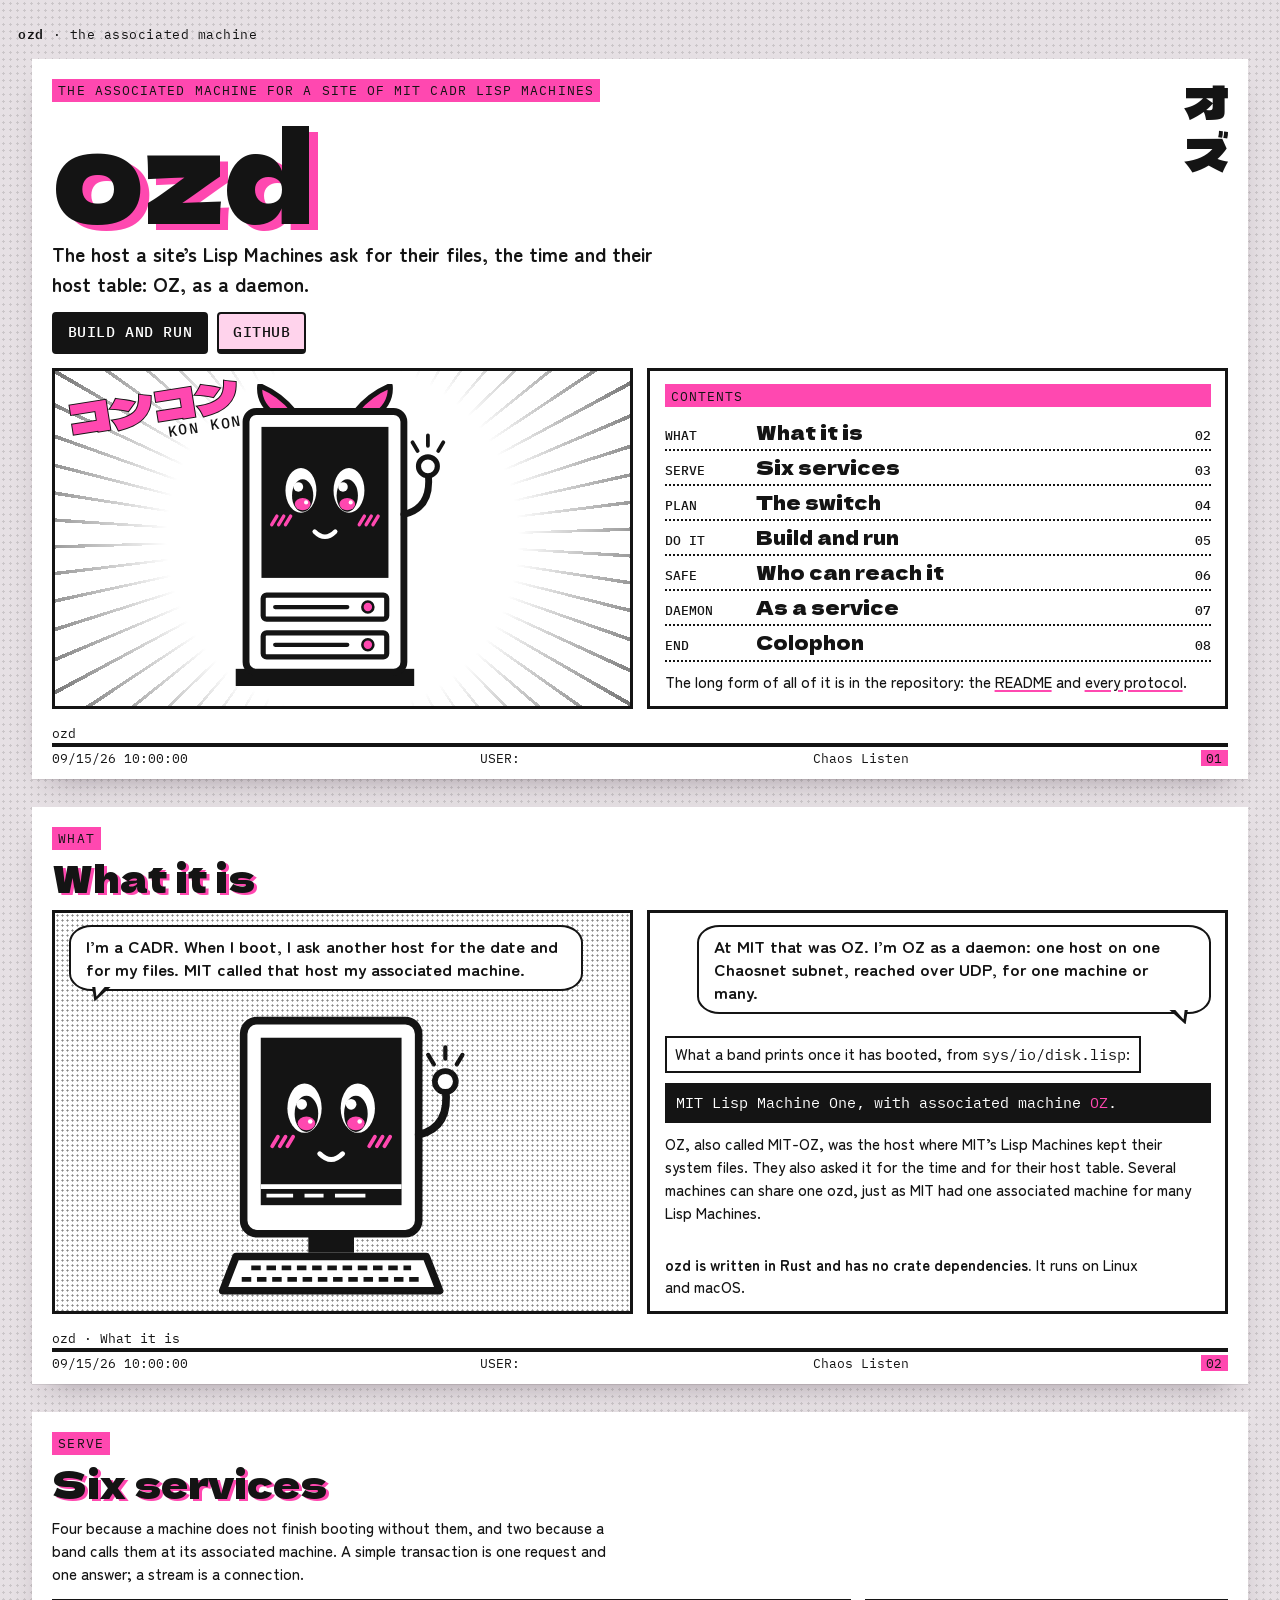
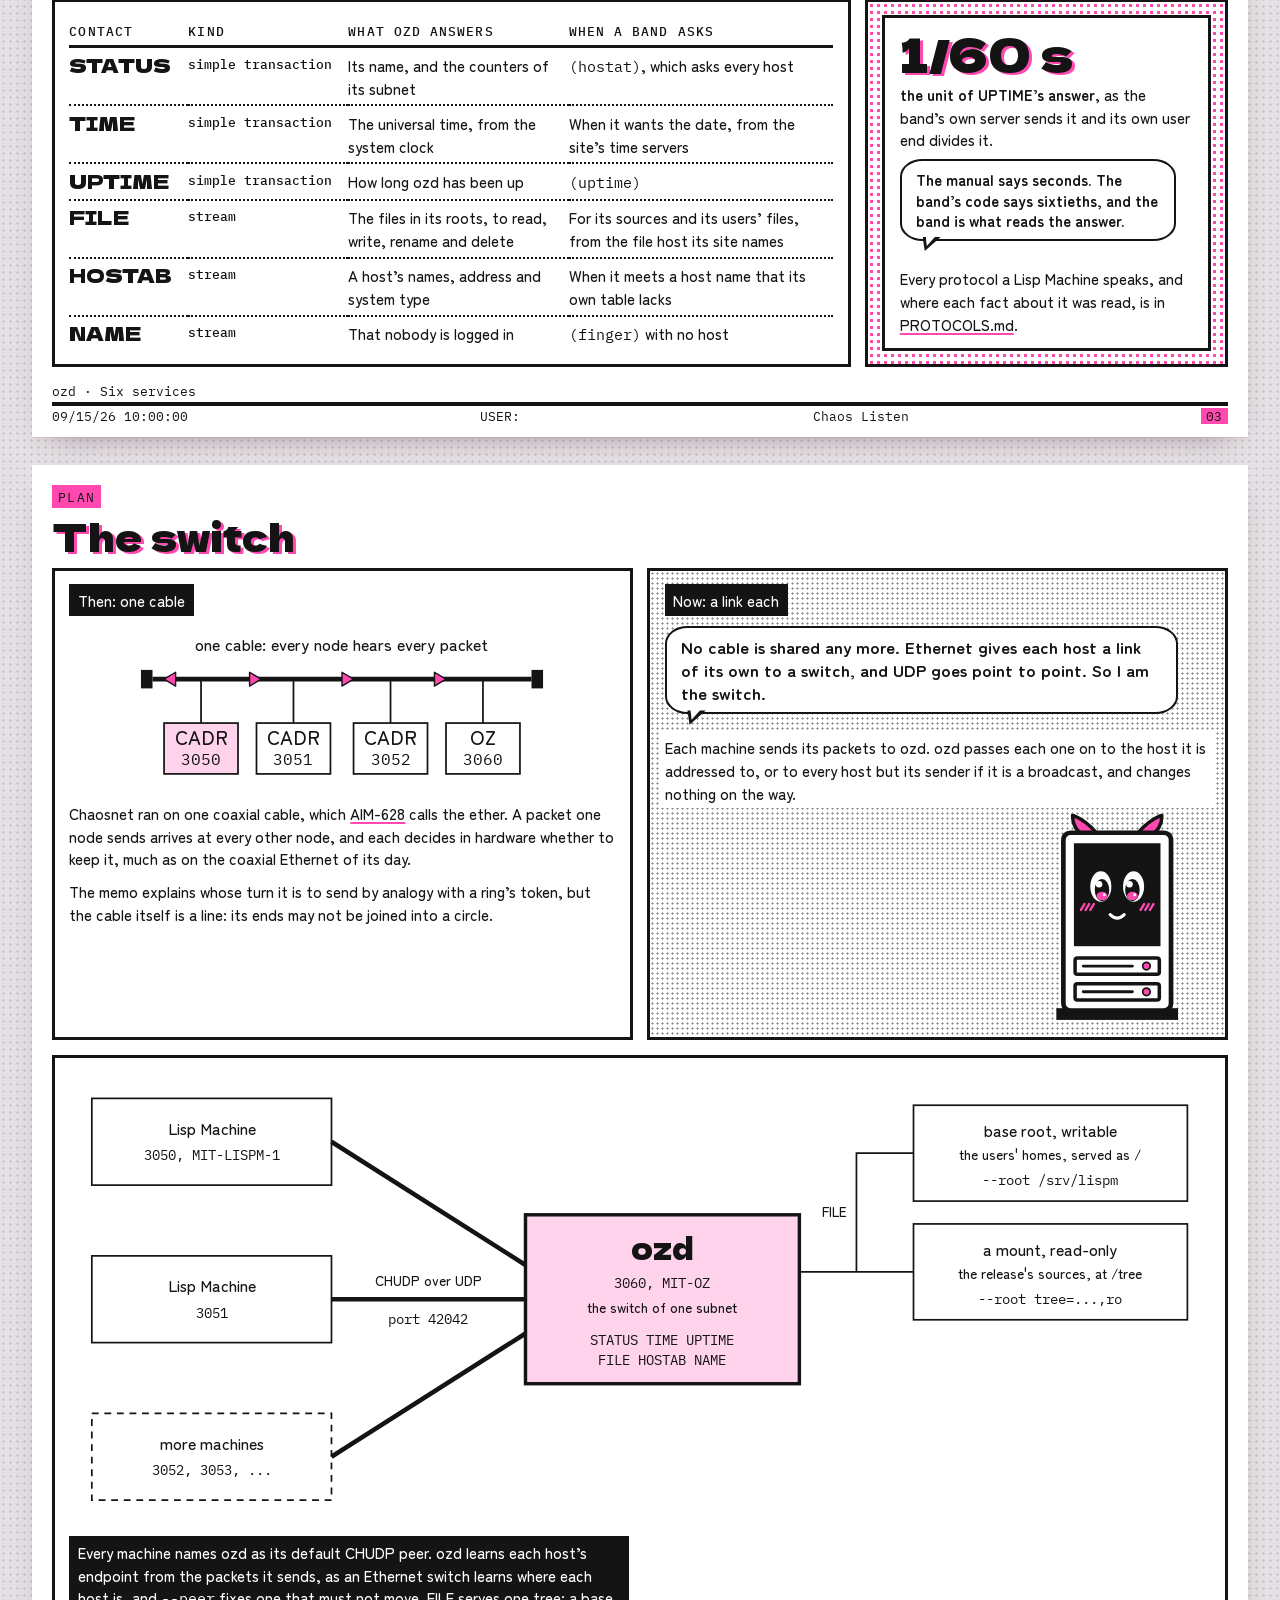
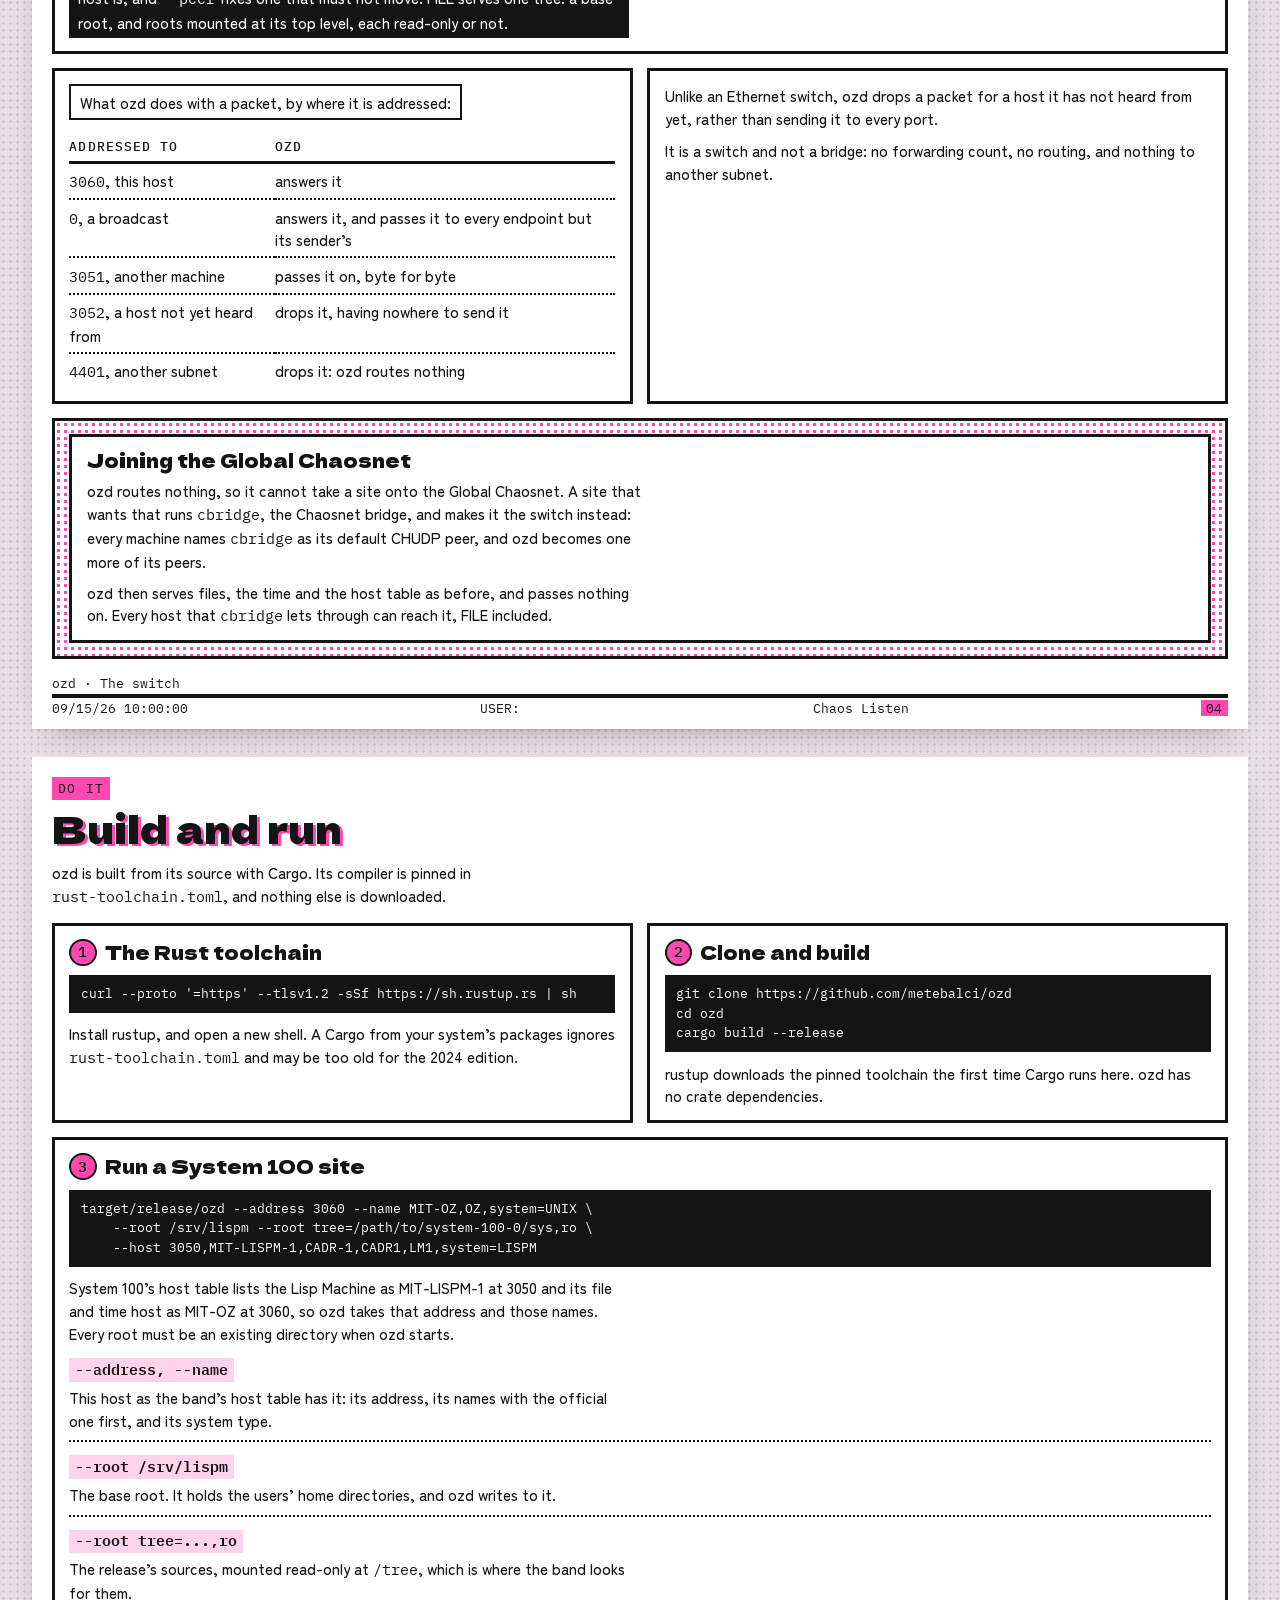
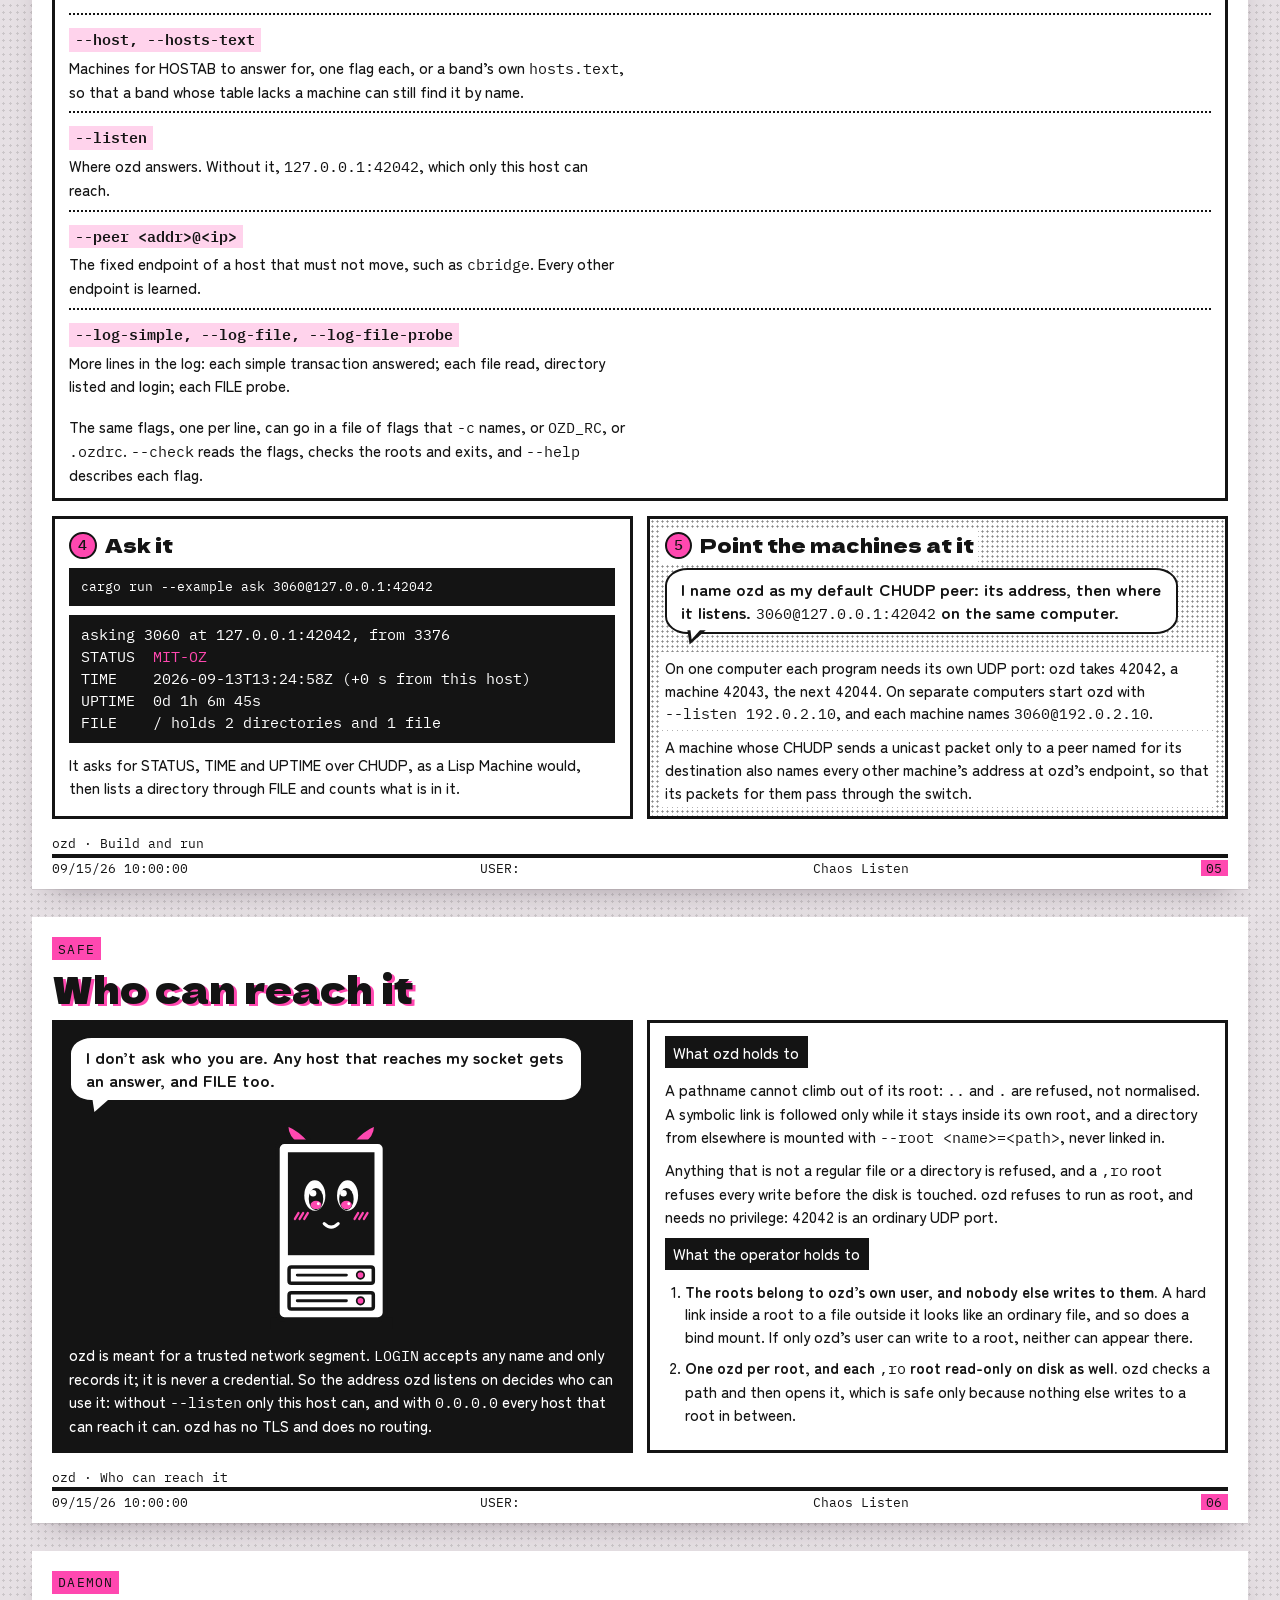
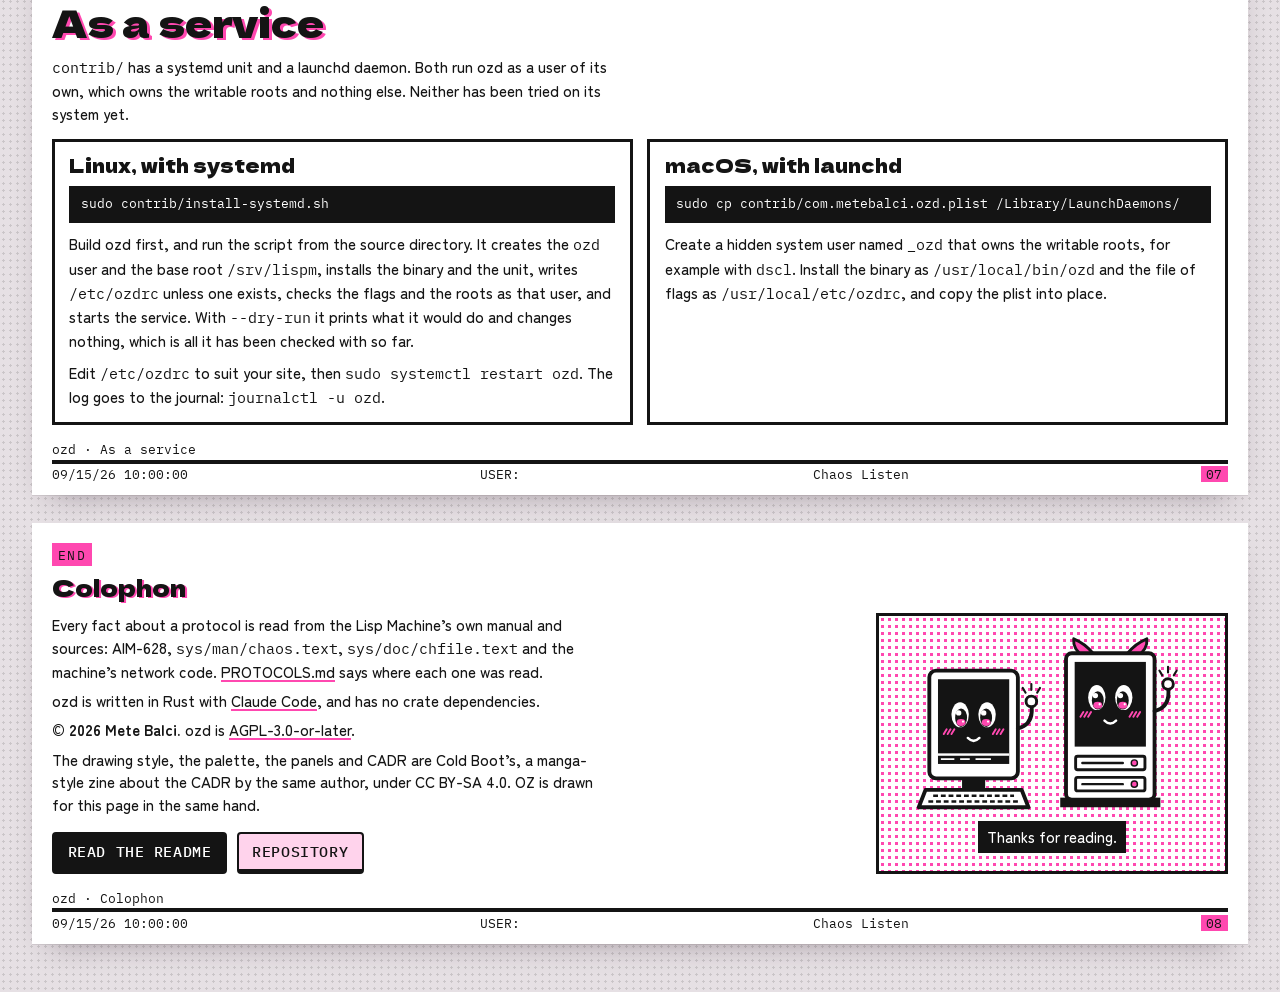
==== site/index.html @ b9ac145d "ozd is its subnet's switch, where it was its hub In Ethernet a hub repeats every frame to every port" ====
<!doctype html>
<html lang="en">
<head>
<meta charset="utf-8">
<meta name="viewport" content="width=device-width, initial-scale=1">
<title>ozd &mdash; the associated machine for a site of MIT CADR Lisp Machines</title>
<meta name="description" content="ozd is the host a site's Lisp Machines ask for their files, the time and their host table. It serves STATUS, TIME, UPTIME, FILE, HOSTAB and NAME over CHUDP and passes packets between the machines of its subnet. Written in Rust, with no dependencies.">
<link rel="stylesheet" href="style.css">
</head>
<body>

<!-- The characters, drawn once and placed with <use>. CADR's body, its face
     and its waving arm are Cold Boot's own parts. OZ is drawn for this page
     in the same hand: a cabinet with CADR's face, two drive bays with
     their lights, and a daemon's horns. -->
<svg width="0" height="0" style="position:absolute" aria-hidden="true">
  <defs>
    <g id="cadr-body">
      <rect x="48" y="112" width="24" height="14" fill="#141414"/>
      <rect x="14" y="4" width="92" height="112" rx="7" fill="#fff" stroke="#141414" stroke-width="4"/>
      <rect x="23" y="13" width="74" height="88" fill="#141414"/>
      <rect x="23" y="90" width="74" height="2.5" fill="#fff"/>
      <path d="M26 96h14M46 96h10M62 96h16" stroke="#fff" stroke-width="2"/>
      <polygon points="10,128 110,128 117,146 3,146" fill="#fff" stroke="#141414" stroke-width="4" stroke-linejoin="round"/>
      <path d="M18 134h84M13 140h94" stroke="#141414" stroke-width="2.5" stroke-dasharray="5 3"/>
    </g>

    <g id="face-happy">
      <ellipse cx="46" cy="50" rx="9" ry="13" fill="#fff"/>
      <ellipse cx="74" cy="50" rx="9" ry="13" fill="#fff"/>
      <ellipse cx="47" cy="53" rx="6.2" ry="9.5" fill="#141414"/>
      <ellipse cx="73" cy="53" rx="6.2" ry="9.5" fill="#141414"/>
      <ellipse cx="47" cy="58" rx="4.6" ry="3.6" fill="#ff48b0"/>
      <ellipse cx="73" cy="58" rx="4.6" ry="3.6" fill="#ff48b0"/>
      <circle cx="44.5" cy="48" r="2.8" fill="#fff"/>
      <circle cx="70.5" cy="48" r="2.8" fill="#fff"/>
      <circle cx="49" cy="57" r="1.2" fill="#fff"/>
      <circle cx="75" cy="57" r="1.2" fill="#fff"/>
      <path d="M54 74q6 6 12 0" fill="none" stroke="#fff" stroke-width="2.6" stroke-linecap="round"/>
      <path d="M29 70l3-5M33 70l3-5M37 70l3-5M80 70l3-5M84 70l3-5M88 70l3-5" stroke="#ff48b0" stroke-width="2" stroke-linecap="round"/>
    </g>

    <g id="arm-wave">
      <path d="M106 64q17-4 14-25" fill="none" stroke="#141414" stroke-width="4" stroke-linecap="round"/>
      <circle cx="120" cy="36" r="5.5" fill="#fff" stroke="#141414" stroke-width="3"/>
      <path d="M111 22l3 5M120 18v6M129 22l-3 5" stroke="#141414" stroke-width="2.2" stroke-linecap="round"/>
    </g>

    <!-- OZ stands 12 units lower than CADR, to leave room for its horns, so
         the shared parts are placed with the same offset. -->
    <g id="oz">
      <path d="M32 19Q21 12 22 1Q34 6 42 16Z" fill="#ff48b0" stroke="#141414" stroke-width="3" stroke-linejoin="round"/>
      <path d="M88 19Q99 12 98 1Q86 6 78 16Z" fill="#ff48b0" stroke="#141414" stroke-width="3" stroke-linejoin="round"/>
      <rect x="8" y="166" width="104" height="10" fill="#141414"/>
      <rect x="14" y="16" width="92" height="152" rx="6" fill="#fff" stroke="#141414" stroke-width="4"/>
      <rect x="23" y="25" width="74" height="88" fill="#141414"/>
      <rect x="24" y="123" width="72" height="14" rx="2" fill="#fff" stroke="#141414" stroke-width="3"/>
      <rect x="24" y="145" width="72" height="14" rx="2" fill="#fff" stroke="#141414" stroke-width="3"/>
      <path d="M31 130h42M31 152h42" stroke="#141414" stroke-width="2.5" stroke-linecap="round"/>
      <circle cx="85" cy="130" r="3.2" fill="#ff48b0" stroke="#141414" stroke-width="1.5"/>
      <circle cx="85" cy="152" r="3.2" fill="#ff48b0" stroke="#141414" stroke-width="1.5"/>
      <use href="#face-happy" y="12"/>
    </g>
    <g id="oz-wave"><use href="#oz"/><use href="#arm-wave" y="12"/></g>
  </defs>
</svg>

<p class="desk-note"><b>ozd</b> &middot; the associated machine</p>

<div class="page">

  <section aria-label="ozd">
    <div class="masthead">
      <div class="masthead-text">
        <span class="eyebrow">The associated machine for a site of MIT CADR Lisp Machines</span>
        <h1 class="title t-xl">ozd</h1>
        <p class="lede">The host a site&rsquo;s Lisp Machines ask for their files, the time and their host table: OZ, as a daemon.</p>
        <div class="actions">
          <a class="key" href="#run">Build and run</a>
          <a class="key lm" href="https://github.com/metebalci/ozd">GitHub</a>
        </div>
      </div>
      <span class="vertical" lang="ja" aria-hidden="true">オズ</span>
    </div>

    <div class="panels two">
      <div class="panel focus center" style="min-height: 19rem;">
        <div class="sfx" style="position:absolute; top:0.8rem; left:0.8rem; z-index:2;">コンコン<small>KON KON</small></div>
        <svg class="chara" viewBox="0 0 140 180" style="width:44%;" role="img" aria-label="OZ, a cabinet with horns, waving at whoever knocked">
          <use href="#oz-wave"/>
        </svg>
      </div>

      <nav class="panel contents" aria-label="Contents">
        <span class="eyebrow">Contents</span>
        <ol class="toc">
          <li><a href="#what"><span class="tag">WHAT</span><span class="nm">What it is</span><span class="no">02</span></a></li>
          <li><a href="#services"><span class="tag">SERVE</span><span class="nm">Six services</span><span class="no">03</span></a></li>
          <li><a href="#switch"><span class="tag">PLAN</span><span class="nm">The switch</span><span class="no">04</span></a></li>
          <li><a href="#run"><span class="tag">DO IT</span><span class="nm">Build and run</span><span class="no">05</span></a></li>
          <li><a href="#security"><span class="tag">SAFE</span><span class="nm">Who can reach it</span><span class="no">06</span></a></li>
          <li><a href="#service"><span class="tag">DAEMON</span><span class="nm">As a service</span><span class="no">07</span></a></li>
          <li><a href="#colophon"><span class="tag">END</span><span class="nm">Colophon</span><span class="no">08</span></a></li>
        </ol>
        <p class="small push">The long form of all of it is in the repository: the <a href="https://github.com/metebalci/ozd#readme">README</a> and <a href="https://github.com/metebalci/ozd/blob/main/PROTOCOLS.md">every protocol</a>.</p>
      </nav>
    </div>

    <footer class="wholine">
      <div class="label">ozd</div>
      <div class="bar"><span>09/15/26 10:00:00</span><span>USER:</span><span>Chaos Listen</span><span>01</span></div>
    </footer>
  </section>

  <!-- ------------------------------------------------------ what it is -->
  <section id="what" aria-label="What it is">
    <div class="panel bare">
      <span class="eyebrow">What</span>
      <h2 class="title t-l">What it is</h2>
    </div>

    <div class="panels two">
      <div class="panel tone">
        <p class="say">I&rsquo;m a CADR. When I boot, I ask another host for the date and for my files. MIT called that host my associated machine.</p>
        <svg class="chara" viewBox="0 0 132 150" style="width:46%; align-self:center; margin-top:auto;" role="img" aria-label="CADR, waving">
          <use href="#cadr-body"/><use href="#face-happy"/><use href="#arm-wave"/>
        </svg>
      </div>

      <div class="panel">
        <p class="say r">At MIT that was OZ. I&rsquo;m OZ as a daemon: one host on one Chaosnet subnet, reached over UDP, for one machine or many.</p>
        <p class="cap light">What a band prints once it has booted, from <code>sys/io/disk.lisp</code>:</p>
<pre class="term">MIT Lisp Machine One, with associated machine <b>OZ</b>.</pre>
        <p class="small">OZ, also called MIT-OZ, was the host where MIT&rsquo;s Lisp Machines kept their system files. They also asked it for the time and for their host table. Several machines can share one ozd, just as MIT had one associated machine for many Lisp Machines.</p>
        <p class="small push"><b>ozd is written in Rust and has no crate dependencies.</b> It runs on Linux and macOS.</p>
      </div>
    </div>

    <footer class="wholine">
      <div class="label">ozd &middot; What it is</div>
      <div class="bar"><span>09/15/26 10:00:00</span><span>USER:</span><span>Chaos Listen</span><span>02</span></div>
    </footer>
  </section>

  <!-- --------------------------------------------------- six services -->
  <section id="services" aria-label="Six services">
    <div class="panel bare">
      <span class="eyebrow">Serve</span>
      <h2 class="title t-l">Six services</h2>
      <p class="small" style="margin-top:0.4rem;">Four because a machine does not finish booting without them, and two because a band calls them at its associated machine. A simple transaction is one request and one answer; a stream is a connection.</p>
    </div>

    <div class="panels two serve-split">
      <div class="panel">
        <div class="tablewrap">
          <table>
            <thead>
              <tr><th>Contact</th><th>Kind</th><th>What ozd answers</th><th>When a band asks</th></tr>
            </thead>
            <tbody>
              <tr><td class="contact">STATUS</td><td class="kind">simple transaction</td><td>Its name, and the counters of its subnet</td><td><code>(hostat)</code>, which asks every host</td></tr>
              <tr><td class="contact">TIME</td><td class="kind">simple transaction</td><td>The universal time, from the system clock</td><td>When it wants the date, from the site&rsquo;s time servers</td></tr>
              <tr><td class="contact">UPTIME</td><td class="kind">simple transaction</td><td>How long ozd has been up</td><td><code>(uptime)</code></td></tr>
              <tr><td class="contact">FILE</td><td class="kind">stream</td><td>The files in its roots, to read, write, rename and delete</td><td>For its sources and its users&rsquo; files, from the file host its site names</td></tr>
              <tr><td class="contact">HOSTAB</td><td class="kind">stream</td><td>A host&rsquo;s names, address and system type</td><td>When it meets a host name that its own table lacks</td></tr>
              <tr><td class="contact">NAME</td><td class="kind">stream</td><td>That nobody is logged in</td><td><code>(finger)</code> with no host</td></tr>
            </tbody>
          </table>
        </div>
      </div>

      <div class="panel tone-pink">
        <div class="panel" style="gap:0.5rem; flex:1;">
          <p class="big-number">1/60&nbsp;s</p>
          <p class="small"><b>the unit of UPTIME&rsquo;s answer</b>, as the band&rsquo;s own server sends it and its own user end divides it.</p>
          <p class="say quiet">The manual says seconds. The band&rsquo;s code says sixtieths, and the band is what reads the answer.</p>
          <p class="small push">Every protocol a Lisp Machine speaks, and where each fact about it was read, is in <a href="https://github.com/metebalci/ozd/blob/main/PROTOCOLS.md">PROTOCOLS.md</a>.</p>
        </div>
      </div>
    </div>

    <footer class="wholine">
      <div class="label">ozd &middot; Six services</div>
      <div class="bar"><span>09/15/26 10:00:00</span><span>USER:</span><span>Chaos Listen</span><span>03</span></div>
    </footer>
  </section>

  <!-- ---------------------------------------------------------- the switch -->
  <section id="switch" aria-label="The switch">
    <div class="panel bare">
      <span class="eyebrow">Plan</span>
      <h2 class="title t-l">The switch</h2>
    </div>

    <div class="panels two">
      <div class="panel">
        <p class="cap">Then: one cable</p>
        <svg class="sketch" viewBox="0 0 360 144" role="img" aria-label="One coaxial cable, terminated at both ends, with four nodes tapped onto it: CADRs at 3050, 3051 and 3052, and OZ at 3060. A packet sent by 3050 travels both ways along the cable, past every other node.">
          <text class="d-s" x="180" y="22" text-anchor="middle">one cable: every node hears every packet</text>
          <rect x="6" y="38" width="10" height="16" fill="currentColor"/>
          <rect x="344" y="38" width="10" height="16" fill="currentColor"/>
          <path class="d-wire" d="M16,46 L344,46"/>
          <path class="d-line" d="M58,46 V84 M138,46 V84 M222,46 V84 M302,46 V84"/>
          <rect class="d-lit" x="26" y="84" width="64" height="44"/>
          <text class="d-t" x="58" y="103" text-anchor="middle">CADR</text>
          <text class="d-n" x="58" y="120" text-anchor="middle">3050</text>
          <rect class="d-box" x="106" y="84" width="64" height="44"/>
          <text class="d-t" x="138" y="103" text-anchor="middle">CADR</text>
          <text class="d-n" x="138" y="120" text-anchor="middle">3051</text>
          <rect class="d-box" x="190" y="84" width="64" height="44"/>
          <text class="d-t" x="222" y="103" text-anchor="middle">CADR</text>
          <text class="d-n" x="222" y="120" text-anchor="middle">3052</text>
          <rect class="d-box" x="270" y="84" width="64" height="44"/>
          <text class="d-t" x="302" y="103" text-anchor="middle">OZ</text>
          <text class="d-n" x="302" y="120" text-anchor="middle">3060</text>
          <path d="M36,40 L26,46 L36,52 Z M100,40 L110,46 L100,52 Z M180,40 L190,46 L180,52 Z M260,40 L270,46 L260,52 Z" fill="#ff48b0" stroke="currentColor" stroke-width="1.2" stroke-linejoin="round"/>
        </svg>
        <p class="small">Chaosnet ran on one coaxial cable, which <a href="https://chaosnet.net/amber.html">AIM-628</a> calls the ether. A packet one node sends arrives at every other node, and each decides in hardware whether to keep it, much as on the coaxial Ethernet of its day.</p>
        <p class="small">The memo explains whose turn it is to send by analogy with a ring&rsquo;s token, but the cable itself is a line: its ends may not be joined into a circle.</p>
      </div>

      <div class="panel tone">
        <p class="cap">Now: a link each</p>
        <p class="say">No cable is shared any more. Ethernet gives each host a link of its own to a switch, and UDP goes point to point. So I am the switch.</p>
        <p class="small">Each machine sends its packets to ozd. ozd passes each one on to the host it is addressed to, or to every host but its sender if it is a broadcast, and changes nothing on the way.</p>
        <svg class="chara" viewBox="0 0 140 180" style="width:30%; align-self:flex-end; margin-top:auto;" role="img" aria-label="OZ">
          <use href="#oz"/>
        </svg>
      </div>
    </div>

    <figure class="panel">
      <div class="scroll">
        <svg viewBox="0 0 1000 396" role="img" aria-label="Three Lisp Machines, at 3050, 3051 and more, each connect over CHUDP on UDP port 42042 to ozd at 3060, the switch of one subnet, which serves STATUS, TIME, UPTIME, FILE, HOSTAB and NAME. FILE serves two roots: a writable base root, the users' homes, served as /, and a read-only mount of the release's sources at /tree.">
          <rect class="d-box" x="20" y="24" width="210" height="76"/>
          <text class="d-t" x="125" y="56" text-anchor="middle">Lisp Machine</text>
          <text class="d-n" x="125" y="78" text-anchor="middle">3050, MIT-LISPM-1</text>
          <rect class="d-box" x="20" y="162" width="210" height="76"/>
          <text class="d-t" x="125" y="194" text-anchor="middle">Lisp Machine</text>
          <text class="d-n" x="125" y="216" text-anchor="middle">3051</text>
          <rect class="d-dash" x="20" y="300" width="210" height="76"/>
          <text class="d-t" x="125" y="332" text-anchor="middle">more machines</text>
          <text class="d-n" x="125" y="354" text-anchor="middle">3052, 3053, ...</text>

          <path class="d-wire" d="M230,62 L400,170 M230,200 L400,200 M230,338 L400,230"/>
          <text class="d-s" x="315" y="188" text-anchor="middle">CHUDP over UDP</text>
          <text class="d-n" x="315" y="222" text-anchor="middle">port 42042</text>

          <rect class="d-switch" x="400" y="126" width="240" height="148"/>
          <text class="d-big" x="520" y="166" text-anchor="middle">ozd</text>
          <text class="d-n" x="520" y="190" text-anchor="middle">3060, MIT-OZ</text>
          <text class="d-s" x="520" y="212" text-anchor="middle">the switch of one subnet</text>
          <text class="d-n" x="520" y="240" text-anchor="middle">STATUS TIME UPTIME</text>
          <text class="d-n" x="520" y="258" text-anchor="middle">FILE HOSTAB NAME</text>

          <path class="d-line" d="M640,176 L690,176 L690,72 L740,72 M690,176 L740,176"/>
          <text class="d-s" x="682" y="128" text-anchor="end">FILE</text>
          <rect class="d-box" x="740" y="30" width="240" height="84"/>
          <text class="d-t" x="860" y="58" text-anchor="middle">base root, writable</text>
          <text class="d-s" x="860" y="78" text-anchor="middle">the users' homes, served as /</text>
          <text class="d-n" x="860" y="100" text-anchor="middle">--root /srv/lispm</text>
          <rect class="d-box" x="740" y="134" width="240" height="84"/>
          <text class="d-t" x="860" y="162" text-anchor="middle">a mount, read-only</text>
          <text class="d-s" x="860" y="182" text-anchor="middle">the release's sources, at /tree</text>
          <text class="d-n" x="860" y="204" text-anchor="middle">--root tree=...,ro</text>

        </svg>
      </div>
      <figcaption class="cap long">Every machine names ozd as its default CHUDP peer. ozd learns each host&rsquo;s endpoint from the packets it sends, as an Ethernet switch learns where each host is, and <code>--peer</code> fixes one that must not move. FILE serves one tree: a base root, and roots mounted at its top level, each read-only or not.</figcaption>
    </figure>

    <div class="panels two">
      <div class="panel">
        <p class="cap light">What ozd does with a packet, by where it is addressed:</p>
        <div class="tablewrap">
          <table style="min-width:24rem;">
            <thead>
              <tr><th>Addressed to</th><th>ozd</th></tr>
            </thead>
            <tbody>
              <tr><td><code>3060</code>, this host</td><td>answers it</td></tr>
              <tr><td><code>0</code>, a broadcast</td><td>answers it, and passes it to every endpoint but its sender&rsquo;s</td></tr>
              <tr><td><code>3051</code>, another machine</td><td>passes it on, byte for byte</td></tr>
              <tr><td><code>3052</code>, a host not yet heard from</td><td>drops it, having nowhere to send it</td></tr>
              <tr><td><code>4401</code>, another subnet</td><td>drops it: ozd routes nothing</td></tr>
            </tbody>
          </table>
        </div>
      </div>

      <div class="panel">
        <p class="small">Unlike an Ethernet switch, ozd drops a packet for a host it has not heard from yet, rather than sending it to every port.</p>
        <p class="small">It is a switch and not a bridge: no forwarding count, no routing, and nothing to another subnet.</p>
      </div>
    </div>

    <div class="panel tone-pink">
      <div class="panel" style="gap:0.5rem;">
        <div class="step-head"><h3>Joining the Global Chaosnet</h3></div>
        <p class="small">ozd routes nothing, so it cannot take a site onto the Global Chaosnet. A site that wants that runs <code>cbridge</code>, the Chaosnet bridge, and makes it the switch instead: every machine names <code>cbridge</code> as its default CHUDP peer, and ozd becomes one more of its peers.</p>
        <p class="small">ozd then serves files, the time and the host table as before, and passes nothing on. Every host that <code>cbridge</code> lets through can reach it, FILE included.</p>
      </div>
    </div>

    <footer class="wholine">
      <div class="label">ozd &middot; The switch</div>
      <div class="bar"><span>09/15/26 10:00:00</span><span>USER:</span><span>Chaos Listen</span><span>04</span></div>
    </footer>
  </section>

  <!-- ---------------------------------------------------- build and run -->
  <section id="run" aria-label="Build and run">
    <div class="panel bare">
      <span class="eyebrow">Do it</span>
      <h2 class="title t-l">Build and run</h2>
      <p class="small" style="margin-top:0.4rem;">ozd is built from its source with Cargo. Its compiler is pinned in <code>rust-toolchain.toml</code>, and nothing else is downloaded.</p>
    </div>

    <div class="panels two">
      <div class="panel">
        <div class="step-head"><span class="step-num">1</span><h3>The Rust toolchain</h3></div>
<pre class="term cmd">curl --proto '=https' --tlsv1.2 -sSf https://sh.rustup.rs | sh</pre>
        <p class="small">Install rustup, and open a new shell. A Cargo from your system&rsquo;s packages ignores <code>rust-toolchain.toml</code> and may be too old for the 2024 edition.</p>
      </div>

      <div class="panel">
        <div class="step-head"><span class="step-num">2</span><h3>Clone and build</h3></div>
<pre class="term cmd">git clone https://github.com/metebalci/ozd
cd ozd
cargo build --release</pre>
        <p class="small">rustup downloads the pinned toolchain the first time Cargo runs here. ozd has no crate dependencies.</p>
      </div>

      <div class="panel wide">
        <div class="step-head"><span class="step-num">3</span><h3>Run a System 100 site</h3></div>
<pre class="term cmd">target/release/ozd --address 3060 --name MIT-OZ,OZ,system=UNIX \
    --root /srv/lispm --root tree=/path/to/system-100-0/sys,ro \
    --host 3050,MIT-LISPM-1,CADR-1,CADR1,LM1,system=LISPM</pre>
        <p class="small">System 100&rsquo;s host table lists the Lisp Machine as MIT-LISPM-1 at 3050 and its file and time host as MIT-OZ at 3060, so ozd takes that address and those names. Every root must be an existing directory when ozd starts.</p>
        <dl class="flags">
          <div><dt>--address, --name</dt><dd>This host as the band&rsquo;s host table has it: its address, its names with the official one first, and its system type.</dd></div>
          <div><dt>--root /srv/lispm</dt><dd>The base root. It holds the users&rsquo; home directories, and ozd writes to it.</dd></div>
          <div><dt>--root tree=...,ro</dt><dd>The release&rsquo;s sources, mounted read-only at <code>/tree</code>, which is where the band looks for them.</dd></div>
          <div><dt>--host, --hosts-text</dt><dd>Machines for HOSTAB to answer for, one flag each, or a band&rsquo;s own <code>hosts.text</code>, so that a band whose table lacks a machine can still find it by name.</dd></div>
          <div><dt>--listen</dt><dd>Where ozd answers. Without it, <code>127.0.0.1:42042</code>, which only this host can reach.</dd></div>
          <div><dt>--peer &lt;addr&gt;@&lt;ip&gt;</dt><dd>The fixed endpoint of a host that must not move, such as <code>cbridge</code>. Every other endpoint is learned.</dd></div>
          <div><dt>--log-simple, --log-file, --log-file-probe</dt><dd>More lines in the log: each simple transaction answered; each file read, directory listed and login; each FILE probe.</dd></div>
        </dl>
        <p class="small">The same flags, one per line, can go in a file of flags that <code>-c</code> names, or <code>OZD_RC</code>, or <code>.ozdrc</code>. <code>--check</code> reads the flags, checks the roots and exits, and <code>--help</code> describes each flag.</p>
      </div>

      <div class="panel">
        <div class="step-head"><span class="step-num">4</span><h3>Ask it</h3></div>
<pre class="term cmd">cargo run --example ask 3060@127.0.0.1:42042</pre>
<pre class="term">asking 3060 at 127.0.0.1:42042, from 3376
STATUS  <b>MIT-OZ</b>
TIME    2026-09-13T13:24:58Z (+0 s from this host)
UPTIME  0d 1h 6m 45s
FILE    / holds 2 directories and 1 file</pre>
        <p class="small">It asks for STATUS, TIME and UPTIME over CHUDP, as a Lisp Machine would, then lists a directory through FILE and counts what is in it.</p>
      </div>

      <div class="panel tone">
        <div class="step-head"><span class="step-num">5</span><h3>Point the machines at it</h3></div>
        <p class="say">I name ozd as my default CHUDP peer: its address, then where it listens. <code>3060@127.0.0.1:42042</code> on the same computer.</p>
        <p class="small">On one computer each program needs its own UDP port: ozd takes 42042, a machine 42043, the next 42044. On separate computers start ozd with <code>--listen 192.0.2.10</code>, and each machine names <code>3060@192.0.2.10</code>.</p>
        <p class="small push">A machine whose CHUDP sends a unicast packet only to a peer named for its destination also names every other machine&rsquo;s address at ozd&rsquo;s endpoint, so that its packets for them pass through the switch.</p>
      </div>
    </div>

    <footer class="wholine">
      <div class="label">ozd &middot; Build and run</div>
      <div class="bar"><span>09/15/26 10:00:00</span><span>USER:</span><span>Chaos Listen</span><span>05</span></div>
    </footer>
  </section>

  <!-- --------------------------------------------------------- security -->
  <section id="security" aria-label="Who can reach it">
    <div class="panel bare">
      <span class="eyebrow">Safe</span>
      <h2 class="title t-l">Who can reach it</h2>
    </div>

    <div class="panels two">
      <div class="panel ink">
        <p class="say">I don&rsquo;t ask who you are. Any host that reaches my socket gets an answer, and FILE too.</p>
        <svg class="chara" viewBox="0 0 140 180" style="width:30%; align-self:center;" role="img" aria-label="OZ">
          <use href="#oz"/>
        </svg>
        <p class="small push">ozd is meant for a trusted network segment. <code>LOGIN</code> accepts any name and only records it; it is never a credential. So the address ozd listens on decides who can use it: without <code>--listen</code> only this host can, and with <code>0.0.0.0</code> every host that can reach it can. ozd has no TLS and does no routing.</p>
      </div>

      <div class="panel">
        <p class="cap">What ozd holds to</p>
        <p class="small">A pathname cannot climb out of its root: <code>..</code> and <code>.</code> are refused, not normalised. A symbolic link is followed only while it stays inside its own root, and a directory from elsewhere is mounted with <code>--root &lt;name&gt;=&lt;path&gt;</code>, never linked in.</p>
        <p class="small">Anything that is not a regular file or a directory is refused, and a <code>,ro</code> root refuses every write before the disk is touched. ozd refuses to run as root, and needs no privilege: 42042 is an ordinary UDP port.</p>
        <p class="cap">What the operator holds to</p>
        <ol class="rules">
          <li><b>The roots belong to ozd&rsquo;s own user, and nobody else writes to them.</b> A hard link inside a root to a file outside it looks like an ordinary file, and so does a bind mount. If only ozd&rsquo;s user can write to a root, neither can appear there.</li>
          <li><b>One ozd per root, and each <code>,ro</code> root read-only on disk as well.</b> ozd checks a path and then opens it, which is safe only because nothing else writes to a root in between.</li>
        </ol>
      </div>
    </div>

    <footer class="wholine">
      <div class="label">ozd &middot; Who can reach it</div>
      <div class="bar"><span>09/15/26 10:00:00</span><span>USER:</span><span>Chaos Listen</span><span>06</span></div>
    </footer>
  </section>

  <!-- ------------------------------------------------------- as a service -->
  <section id="service" aria-label="As a service">
    <div class="panel bare">
      <span class="eyebrow">Daemon</span>
      <h2 class="title t-l">As a service</h2>
      <p class="small" style="margin-top:0.4rem;"><code>contrib/</code> has a systemd unit and a launchd daemon. Both run ozd as a user of its own, which owns the writable roots and nothing else. Neither has been tried on its system yet.</p>
    </div>

    <div class="panels two">
      <div class="panel">
        <div class="step-head"><h3>Linux, with systemd</h3></div>
<pre class="term cmd">sudo contrib/install-systemd.sh</pre>
        <p class="small">Build ozd first, and run the script from the source directory. It creates the <code>ozd</code> user and the base root <code>/srv/lispm</code>, installs the binary and the unit, writes <code>/etc/ozdrc</code> unless one exists, checks the flags and the roots as that user, and starts the service. With <code>--dry-run</code> it prints what it would do and changes nothing, which is all it has been checked with so far.</p>
        <p class="small push">Edit <code>/etc/ozdrc</code> to suit your site, then <code>sudo systemctl restart ozd</code>. The log goes to the journal: <code>journalctl -u ozd</code>.</p>
      </div>

      <div class="panel">
        <div class="step-head"><h3>macOS, with launchd</h3></div>
<pre class="term cmd">sudo cp contrib/com.metebalci.ozd.plist /Library/LaunchDaemons/</pre>
        <p class="small">Create a hidden system user named <code>_ozd</code> that owns the writable roots, for example with <code>dscl</code>. Install the binary as <code>/usr/local/bin/ozd</code> and the file of flags as <code>/usr/local/etc/ozdrc</code>, and copy the plist into place.</p>
      </div>
    </div>

    <footer class="wholine">
      <div class="label">ozd &middot; As a service</div>
      <div class="bar"><span>09/15/26 10:00:00</span><span>USER:</span><span>Chaos Listen</span><span>07</span></div>
    </footer>
  </section>

  <!-- --------------------------------------------------------- colophon -->
  <section id="colophon" aria-label="Colophon">
    <div class="panel bare">
      <span class="eyebrow">End</span>
      <h2 class="title t-m">Colophon</h2>
    </div>

    <div class="panels two end-split">
      <div class="colophon">
        <p>Every fact about a protocol is read from the Lisp Machine&rsquo;s own manual and sources: AIM-628, <code>sys/man/chaos.text</code>, <code>sys/doc/chfile.text</code> and the machine&rsquo;s network code. <a href="https://github.com/metebalci/ozd/blob/main/PROTOCOLS.md">PROTOCOLS.md</a> says where each one was read.</p>
        <p>ozd is written in Rust with <a href="https://claude.com/claude-code">Claude Code</a>, and has no crate dependencies.</p>
        <p><b>&copy; 2026 Mete Balci.</b> ozd is <a href="https://www.gnu.org/licenses/agpl-3.0.html">AGPL-3.0-or-later</a>.</p>
        <p>The drawing style, the palette, the panels and CADR are Cold Boot&rsquo;s, a manga-style zine about the CADR by the same author, under CC BY-SA 4.0. OZ is drawn for this page in the same hand.</p>
        <div class="actions" style="margin-top:0.6rem;">
          <a class="key" href="https://github.com/metebalci/ozd#readme">Read the README</a>
          <a class="key lm" href="https://github.com/metebalci/ozd">Repository</a>
        </div>
      </div>

      <div class="panel tone-pink center">
        <svg class="chara" viewBox="0 0 290 184" style="width:88%;" role="img" aria-label="CADR and OZ, waving goodbye">
          <use href="#cadr-body" x="4" y="34"/><use href="#face-happy" x="4" y="34"/><use href="#arm-wave" x="4" y="34"/>
          <use href="#oz-wave" x="146" y="4"/>
        </svg>
        <p class="cap" style="align-self:center;">Thanks for reading.</p>
      </div>
    </div>

    <footer class="wholine">
      <div class="label">ozd &middot; Colophon</div>
      <div class="bar"><span>09/15/26 10:00:00</span><span>USER:</span><span>Chaos Listen</span><span>08</span></div>
    </footer>
  </section>

</div>

</body>
</html>
---- site/style.css ----
/* SPDX-FileCopyrightText: 2026 Mete Balci */
/* SPDX-License-Identifier: AGPL-3.0-or-later */

/* ozd --- the site, drawn in Cold Boot's hand.

   Cold Boot is a manga-style zine about the CADR by the same author. This
   page is drawn the same way: riso black and one spot color, fluorescent
   pink, on paper white, laid on a halftone desk. Every section is a plate of
   paper: panels with a 3px ink border, a title in the display face with a
   pink drop shadow --- a second drum printed a little out of register ---
   and the Lisp Machine's own who-line ruled off at the foot.

   No dark mode. Paper and ink is what this is, as the zine is, so the
   stylesheet names one set of colors and the page keeps them in either
   setting: a spot color printed on black is a different object.

   Text sizes are all in rem, taken from the tokens below, and nothing here
   styles `html`. The one exception is the diagram: the `d-*` rules give
   their sizes in the drawing's own viewBox units, which are not page pixels
   and do not scale with the reader's text size, because the picture scales
   with its box instead. */

/* The three families, served from this directory rather than from Google:
   a visitor should not have to ask a third party for a page to be readable.
   Dela Gothic One is the display face, Zen Maru Gothic the voice, IBM Plex
   Mono the machine's own. All are under the SIL Open Font License 1.1, and
   `fonts/README.md` says where each came from and how it was cut down.

   Zen Maru Gothic is carried at 500 and 700 and no lighter: 500 is the
   weight this page calls normal, as the zine does. */
@font-face {
  font-family: 'Dela Gothic One';
  font-style: normal;
  font-weight: 400;
  font-display: swap;
  src: url('fonts/dela-gothic-one.woff2') format('woff2');
}
@font-face {
  font-family: 'Zen Maru Gothic';
  font-style: normal;
  font-weight: 500;
  font-display: swap;
  src: url('fonts/zen-maru-gothic-500.woff2') format('woff2');
}
@font-face {
  font-family: 'Zen Maru Gothic';
  font-style: normal;
  font-weight: 700;
  font-display: swap;
  src: url('fonts/zen-maru-gothic-700.woff2') format('woff2');
}
@font-face {
  font-family: 'IBM Plex Mono';
  font-style: normal;
  font-weight: 400;
  font-display: swap;
  src: url('fonts/ibm-plex-mono-400.woff2') format('woff2');
}
@font-face {
  font-family: 'IBM Plex Mono';
  font-style: normal;
  font-weight: 500;
  font-display: swap;
  src: url('fonts/ibm-plex-mono-500.woff2') format('woff2');
}
@font-face {
  font-family: 'IBM Plex Mono';
  font-style: normal;
  font-weight: 600;
  font-display: swap;
  src: url('fonts/ibm-plex-mono-600.woff2') format('woff2');
}

:root {
  --ink: #141414;
  --paper: #ffffff;
  --spot: #ff48b0;        /* riso Fluorescent Pink */
  --spot-tint: #ffd3ec;
  --tone: rgba(20, 20, 20, 0.5);
  --desk: #e6e0e4;

  --display: "Dela Gothic One", "Noto Sans CJK JP", "Arial Black", sans-serif;
  --voice: "Zen Maru Gothic", "Noto Sans CJK JP", system-ui, sans-serif;
  --mono: "IBM Plex Mono", ui-monospace, "SF Mono", Menlo, monospace;

  /* Every size on the page comes from one of these, so that a step up or
     down is one edit and no rule invents a size of its own. */
  --fs-body: 1.125rem;         /* running text */
  --fs-small: 0.95rem;         /* captions, tables, the aside under a panel */
  --fs-say: 1.06rem;           /* a speech bubble, which is set heavier */
  --fs-lede: 1.24rem;          /* the line under the wordmark */
  --fs-mono: 0.92rem;          /* inline code, the terminal blocks, the keys */
  --fs-mono-small: 0.84rem;    /* eyebrows, the who-line, table headings */
  --fs-cmd: 0.82rem;           /* a command line, which must not fold */
  --fs-t-xl: clamp(4rem, 14vw, 7.8rem);   /* the wordmark */
  --fs-t-l: 2.35rem;           /* a section's title */
  --fs-t-m: 1.5rem;            /* a smaller one */
  --fs-t-s: 1.18rem;           /* a heading inside a section, a contents line */
  --fs-numeral: 2.9rem;        /* a figure printed as a picture of itself */
  --fs-sfx: 2.7rem;            /* a sound effect */

  /* A line of running text stops at 70 characters however wide the page is;
     a bubble or a caption, which is read in a glance, stops sooner. What a
     program printed is not running text and is not held to it. */
  --measure: 70ch;
  --measure-tight: 62ch;

  --line: 3px;
}

*, *::before, *::after { box-sizing: border-box; }

body {
  margin: 0;
  font-family: var(--voice);
  font-size: var(--fs-body);
  font-weight: 500;
  line-height: 1.5;
  color: var(--ink);
  background-color: var(--desk);
  background-image: radial-gradient(rgba(20, 20, 20, 0.13) 1px, transparent 1.4px);
  background-size: 7px 7px;
  padding-block: 1.5rem 3rem;
  padding-inline: 1rem;
  -webkit-text-size-adjust: 100%;
}

p { margin: 0; text-wrap: pretty; }
a { color: inherit; text-decoration-color: var(--spot); text-decoration-thickness: 2px; text-underline-offset: 2px; }
a:focus-visible { outline: 3px solid var(--spot); outline-offset: 3px; }

/* Inline code is one size wherever it sits, not a fraction of its context:
   a relative size compounds against every panel and produces sizes nobody
   chose. */
code { font-family: var(--mono); font-size: var(--fs-mono); font-weight: 400; white-space: nowrap; }

/* ---------------------------------------------------------------- shell */

/* One explicit column, not `auto`: an `auto` column takes the min-content
   width of its widest section, and the diagram is 720px wide whatever the
   screen is. With minmax(0, 1fr) the sections follow the viewport and the
   diagram scrolls inside its own box. */
.page {
  max-width: 76rem;
  margin-inline: auto;
  display: grid;
  grid-template-columns: minmax(0, 1fr);
  gap: 1.75rem;
}

.desk-note {
  font-family: var(--mono);
  font-size: var(--fs-mono-small);
  font-weight: 400;
  letter-spacing: 0.04em;
  padding-inline: 0.15rem;
  margin-bottom: 0.9rem;
}
.desk-note b { font-weight: 600; }

/* Each section is paper on the halftone desk, with its panels above and the
   machine's own status line ruled off at the foot. */
.page > section {
  min-width: 0;
  display: flex;
  flex-direction: column;
  gap: 0.9rem;
  background: var(--paper);
  padding: 1.25rem 1.25rem 0.8rem;
  box-shadow: 0 1px 0 rgba(0, 0, 0, 0.08), 0 14px 30px -18px rgba(40, 20, 35, 0.45);
}

.panels { display: grid; gap: 0.9rem; }
.two { grid-template-columns: repeat(2, minmax(0, 1fr)); }
.three { grid-template-columns: repeat(3, minmax(0, 1fr)); }
.wide { grid-column: 1 / -1; }
/* Uneven splits, as classes rather than inline styles: an inline style would
   outrank the narrow-screen rule below and keep two columns on a phone. */
.serve-split { grid-template-columns: minmax(0, 2.2fr) minmax(0, 1fr); }
.end-split { grid-template-columns: minmax(0, 2.3fr) minmax(0, 1fr); }

/* ---------------------------------------------------------------- panels */

.panel {
  position: relative;
  min-width: 0;
  border: var(--line) solid var(--ink);
  background: var(--paper);
  overflow: hidden;
  padding: 0.8rem 0.9rem;
  display: flex;
  flex-direction: column;
  gap: 0.6rem;
}
.panel.ink { background: var(--ink); color: var(--paper); }
.panel.bare { border: 0; padding: 0; overflow: visible; }
.panel.center { align-items: center; justify-content: center; text-align: center; }

.tone { background-image: radial-gradient(var(--tone) 0.9px, transparent 1.2px); background-size: 5px 5px; }
/* Running text on a halftone reads through the dots. Give it a plate of
   paper to sit on, the width of the line and no more. */
.panel.tone > .small, .panel.tone > .step-head {
  background: var(--paper);
  box-shadow: 0 0 0 0.25rem var(--paper);
}
.panel.tone > .step-head { align-self: flex-start; }
.tone-pink { background-image: radial-gradient(var(--spot) 1.5px, transparent 1.8px); background-size: 7px 7px; }

/* focus lines (manga 集中線) */
.focus::before {
  content: "";
  position: absolute;
  inset: -60%;
  background: repeating-conic-gradient(from 3deg, var(--ink) 0deg 0.7deg, transparent 0.7deg 5.3deg);
  -webkit-mask: radial-gradient(circle, transparent 24%, #000 60%);
  mask: radial-gradient(circle, transparent 24%, #000 60%);
  pointer-events: none;
}
.focus > * { position: relative; }

/* ------------------------------------------------------------- lettering */

.title {
  margin: 0;
  font-family: var(--display);
  font-weight: 400;
  line-height: 0.95;
  text-wrap: balance;
  text-shadow: 0.07em 0.05em 0 var(--spot);   /* second drum, slightly off */
}
.t-xl { font-size: var(--fs-t-xl); letter-spacing: -0.02em; line-height: 0.88; }
.t-l { font-size: var(--fs-t-l); }
.t-m { font-size: var(--fs-t-m); }

.eyebrow {
  font-family: var(--mono);
  font-size: var(--fs-mono-small);
  font-weight: 400;
  letter-spacing: 0.08em;
  text-transform: uppercase;
  align-self: flex-start;
  background: var(--spot);
  color: var(--ink);
  padding: 0.1rem 0.4rem;
}

.cap {
  align-self: flex-start;
  max-width: min(100%, var(--measure-tight));
  background: var(--ink);
  color: var(--paper);
  font-size: var(--fs-small);
  font-weight: 500;
  padding: 0.3rem 0.55rem;
  text-wrap: pretty;
}
.cap.light { background: var(--paper); color: var(--ink); border: 2px solid var(--ink); }
.cap.long { max-width: min(100%, var(--measure)); }
.panel.ink .cap { background: var(--paper); color: var(--ink); }

.say {
  position: relative;
  align-self: flex-start;
  max-width: min(94%, var(--measure-tight));
  background: var(--paper);
  color: var(--ink);
  border: 2px solid var(--ink);
  border-radius: 1.4rem / 1.1rem;
  padding: 0.5rem 0.9rem;
  font-size: var(--fs-say);
  font-weight: 700;
  line-height: 1.35;
  text-wrap: pretty;
  margin-bottom: 0.75rem;
}
.say::before, .say::after {
  content: "";
  position: absolute;
  top: calc(100% - 2px);
  left: 1.3rem;
  width: 1.15rem;
  height: 0.9rem;
  background: var(--ink);
  clip-path: polygon(0 0, 100% 0, 12% 100%);
}
.say::after {
  top: calc(100% - 3px);
  left: calc(1.3rem + 3px);
  width: calc(1.15rem - 8px);
  height: calc(0.9rem - 4px);
  background: var(--paper);
}
.say.r { align-self: flex-end; }
.say.r::before, .say.r::after { left: auto; right: 1.3rem; clip-path: polygon(0 0, 100% 0, 88% 100%); }
.say.r::after { right: calc(1.3rem + 3px); }
/* An aside in the same voice, set at the size of the text around it. */
.say.quiet { font-size: var(--fs-small); }
/* On an ink panel the bubble's tail is drawn in paper, or it vanishes. */
.panel.ink .say::before { background: var(--paper); }

.sfx {
  font-family: var(--display);
  font-size: var(--fs-sfx);
  line-height: 1;
  color: var(--spot);
  -webkit-text-stroke: 2px var(--ink);
  paint-order: stroke fill;
  transform: rotate(-9deg);
  white-space: nowrap;
}
.sfx small {
  display: block;
  font-family: var(--mono);
  font-size: var(--fs-mono);
  color: var(--ink);
  -webkit-text-stroke: 0;
  letter-spacing: 0.12em;
  text-align: right;
}

.vertical {
  writing-mode: vertical-rl;
  font-family: var(--display);
  font-size: var(--fs-t-m);
  letter-spacing: 0.12em;
  line-height: 1;
}
@media (min-width: 52rem) { .vertical { font-size: var(--fs-numeral); } }

.small { font-size: var(--fs-small); max-width: var(--measure); }
.mono { font-family: var(--mono); }
.lede { font-size: var(--fs-lede); font-weight: 700; max-width: 40rem; }
.push { margin-top: auto; }

.big-number {
  font-family: var(--display);
  font-size: var(--fs-numeral);
  line-height: 0.95;
  text-shadow: 0.06em 0.05em 0 var(--spot);
  font-variant-numeric: tabular-nums;
}

/* -------------------------------------------------- masthead and the keys */

.masthead {
  display: grid;
  grid-template-columns: minmax(0, 1fr) auto;
  gap: 1.25rem;
  align-items: start;
}
.masthead-text { display: grid; gap: 0.85rem; justify-items: start; }

/* links drawn as Lisp Machine keys */
.actions { display: flex; flex-wrap: wrap; gap: 0.6rem; }
.key {
  display: inline-block;
  font-family: var(--mono);
  font-size: var(--fs-mono);
  font-weight: 500;
  letter-spacing: 0.04em;
  text-transform: uppercase;
  text-decoration: none;
  white-space: nowrap;
  background: var(--ink);
  color: var(--paper);
  border: 2px solid var(--ink);
  border-bottom-width: 5px;
  border-radius: 4px;
  padding: 0.45rem 0.85rem 0.35rem;
}
.key.lm { background: var(--spot-tint); color: var(--ink); }
.key:hover { background: var(--spot); color: var(--ink); }
.key:active { border-bottom-width: 2px; translate: 0 3px; }

/* The contents, with dotted leaders */
.contents { display: grid; gap: 0.45rem; }
.toc { margin: 0; padding: 0; list-style: none; display: grid; }
.toc a {
  display: grid;
  grid-template-columns: 5.2rem minmax(0, 1fr) auto;
  gap: 0.5rem;
  align-items: baseline;
  padding-block: 0.3rem 0.25rem;
  border-bottom: 2px dotted var(--ink);
  text-decoration: none;
}
.toc .tag, .toc .no { font-family: var(--mono); font-size: var(--fs-mono-small); font-variant-numeric: tabular-nums; }
.toc .nm { font-family: var(--display); font-size: var(--fs-t-s); line-height: 1.2; }
.toc a:hover .nm { background: var(--spot-tint); box-shadow: 0 0 0 0.15rem var(--spot-tint); }

/* -------------------------------------------- characters, screens, blocks */

.chara { display: block; width: 100%; height: auto; max-width: 100%; }
figure { margin: 0; display: grid; gap: 0.5rem; }

.term {
  margin: 0;
  background: var(--ink);
  color: var(--paper);
  font-family: var(--mono);
  font-size: var(--fs-mono);
  font-weight: 400;
  line-height: 1.5;
  padding: 0.55rem 0.7rem;
  white-space: pre-wrap;
  overflow-wrap: anywhere;
}
.term b { color: var(--spot); font-weight: 400; }
.term code { font-size: inherit; white-space: inherit; }
.panel.ink .term { border: 2px solid var(--paper); }
/* A command keeps the line breaks it was typed with, and where a line is
   longer than its panel it folds at a space and never inside a flag, a path
   or a URL --- a break mid-token reads as a typo. */
.term.cmd {
  white-space: pre-wrap;
  overflow-wrap: normal;
  overflow-x: auto;
  font-size: var(--fs-cmd);
}

.step-num {
  display: inline-grid;
  place-items: center;
  width: 1.7rem;
  height: 1.7rem;
  border-radius: 50%;
  background: var(--spot);
  border: 2px solid var(--ink);
  font-family: var(--mono);
  font-size: var(--fs-mono);
  flex: none;
}
.step-head { display: flex; align-items: center; gap: 0.5rem; }
.step-head h3 { margin: 0; font-family: var(--display); font-weight: 400; font-size: var(--fs-t-s); line-height: 1.1; }

/* ------------------------------------------------------------ the tables */

/* A mono heading ruled off in ink, dotted rules between the rows, and the
   row under the pointer tinted. */
.tablewrap { overflow-x: auto; }

table { width: 100%; min-width: 34rem; border-collapse: collapse; font-size: var(--fs-small); }
th, td { text-align: left; padding: 0.35rem 1rem 0.3rem 0; vertical-align: top; }
thead th {
  font-family: var(--mono);
  font-size: var(--fs-mono-small);
  letter-spacing: 0.08em;
  text-transform: uppercase;
  font-weight: 500;
  border-bottom: var(--line) solid var(--ink);
}
tbody td { border-bottom: 2px dotted var(--ink); }
tbody tr:last-child td { border-bottom: 0; }
tbody tr:hover td { background: var(--spot-tint); }
/* A contact name is printed as the display face prints a name, and its kind
   as the machine writes it. */
td.contact { font-family: var(--display); font-size: var(--fs-t-s); line-height: 1.2; white-space: nowrap; }
td.kind { font-family: var(--mono); font-size: var(--fs-mono-small); white-space: nowrap; }

/* ------------------------------------------------------------- the diagram */

/* The diagram keeps its own minimum width and scrolls inside its box rather
   than shrinking to illegibility. The sizes below are the drawing's own
   viewBox units, not page pixels: the picture scales with its box. */
.scroll { min-width: 0; overflow-x: auto; padding-bottom: 0.25rem; }
.scroll svg { display: block; width: 100%; min-width: 720px; height: auto; }

.d-box  { fill: none; stroke: currentColor; stroke-width: 1.5; }
.d-switch  { fill: var(--spot-tint); stroke: currentColor; stroke-width: 3; }
.d-lit  { fill: var(--spot-tint); stroke: currentColor; stroke-width: 1.5; }
/* A small drawing inside a panel, which scales with the panel rather than
   scrolling, and stops growing before its lettering does. */
.sketch { display: block; width: 100%; max-width: 26rem; height: auto; align-self: center; }
/* A phone shows the sketch at about 0.9 of its viewBox, so its lettering
   starts larger than the diagram's, which scrolls at full size instead. */
.sketch .d-t { font: 500 17px var(--voice); }
.sketch .d-s { font: 500 14px var(--voice); }
.sketch .d-n { font: 400 14px var(--mono); }
.d-dash { fill: none; stroke: currentColor; stroke-width: 1.5; stroke-dasharray: 6 5; }
.d-line { fill: none; stroke: currentColor; stroke-width: 1.5; }
.d-wire { fill: none; stroke: currentColor; stroke-width: 4; }
/* A ring round part of the picture, saying that what is inside it is there
   only under a condition the label gives. */
.d-ring { fill: none; stroke: currentColor; stroke-width: 1; opacity: .4; stroke-dasharray: 2 4; }
.d-t { font: 500 14px var(--voice); fill: currentColor; }
.d-s { font: 500 12px var(--voice); fill: currentColor; }
.d-n { font: 400 12px var(--mono); fill: currentColor; }
.d-big { font: 400 26px var(--display); fill: currentColor; }

/* ---------------------------------------------------------------- lists */

/* The flags: the name over what it does rather than beside it, because the
   longest of them is wider than a column that would leave room to read. */
dl.flags { margin: 0; }
dl.flags > div { padding: 0.55rem 0; border-top: 2px dotted var(--ink); }
dl.flags > div:first-child { border-top: 0; padding-top: 0; }
dl.flags dt {
  font-family: var(--mono);
  font-size: var(--fs-mono);
  font-weight: 600;
  margin-bottom: 0.25rem;
  background: var(--spot-tint);
  display: inline-block;
  padding: 0.05rem 0.35rem;
}
dl.flags dd { margin: 0; font-size: var(--fs-small); max-width: var(--measure); }

/* A rule the operator keeps, set as a numbered point because there are
   exactly two and the page refers to them as a pair. */
ol.rules { margin: 0; padding-left: 1.3rem; display: grid; gap: 0.5rem; font-size: var(--fs-small); max-width: var(--measure); }
ol.rules b { font-weight: 700; }

/* ---------------------------------------------- colophon and the who-line */

.colophon { display: grid; gap: 0.4rem; font-size: var(--fs-small); max-width: var(--measure); align-content: start; }

.wholine { font-family: var(--mono); font-size: var(--fs-mono-small); font-weight: 400; line-height: 1.2; margin-top: auto; }
.wholine .label { padding-block: 0.1rem 0.15rem; }
.wholine .bar {
  display: flex;
  flex-wrap: wrap;
  justify-content: space-between;
  gap: 0.2rem 0.75rem;
  border-top: 4px solid var(--ink);
  padding-top: 0.15rem;
  font-variant-numeric: tabular-nums;
}
.wholine .bar span:last-child { background: var(--spot); color: var(--ink); padding-inline: 0.35rem; }

/* ------------------------------------------------------------------ narrow */

/* The phone: every panel row becomes one column, panel under panel, and the
   masthead's vertical caption steps out of the way. */
@media screen and (max-width: 46rem) {
  body { padding-inline: 1rem; }
  .page > section { padding: 0.9rem 0.9rem 0.7rem; }
  .panels { grid-template-columns: minmax(0, 1fr); }
  .panel.wide, .panels > .panel { grid-column: auto; }
  .masthead { grid-template-columns: minmax(0, 1fr); }
  .masthead .vertical { display: none; }
  .t-l { font-size: var(--fs-t-m); }
  .sfx { font-size: var(--fs-t-m); }
  /* Too narrow to fold a command at a space: every fold would land inside a
     flag, which reads as a typo. So the box scrolls instead. */
  .term.cmd { white-space: pre; }
  .big-number { font-size: var(--fs-t-l); }
  .toc a { grid-template-columns: 4rem minmax(0, 1fr) auto; }
}
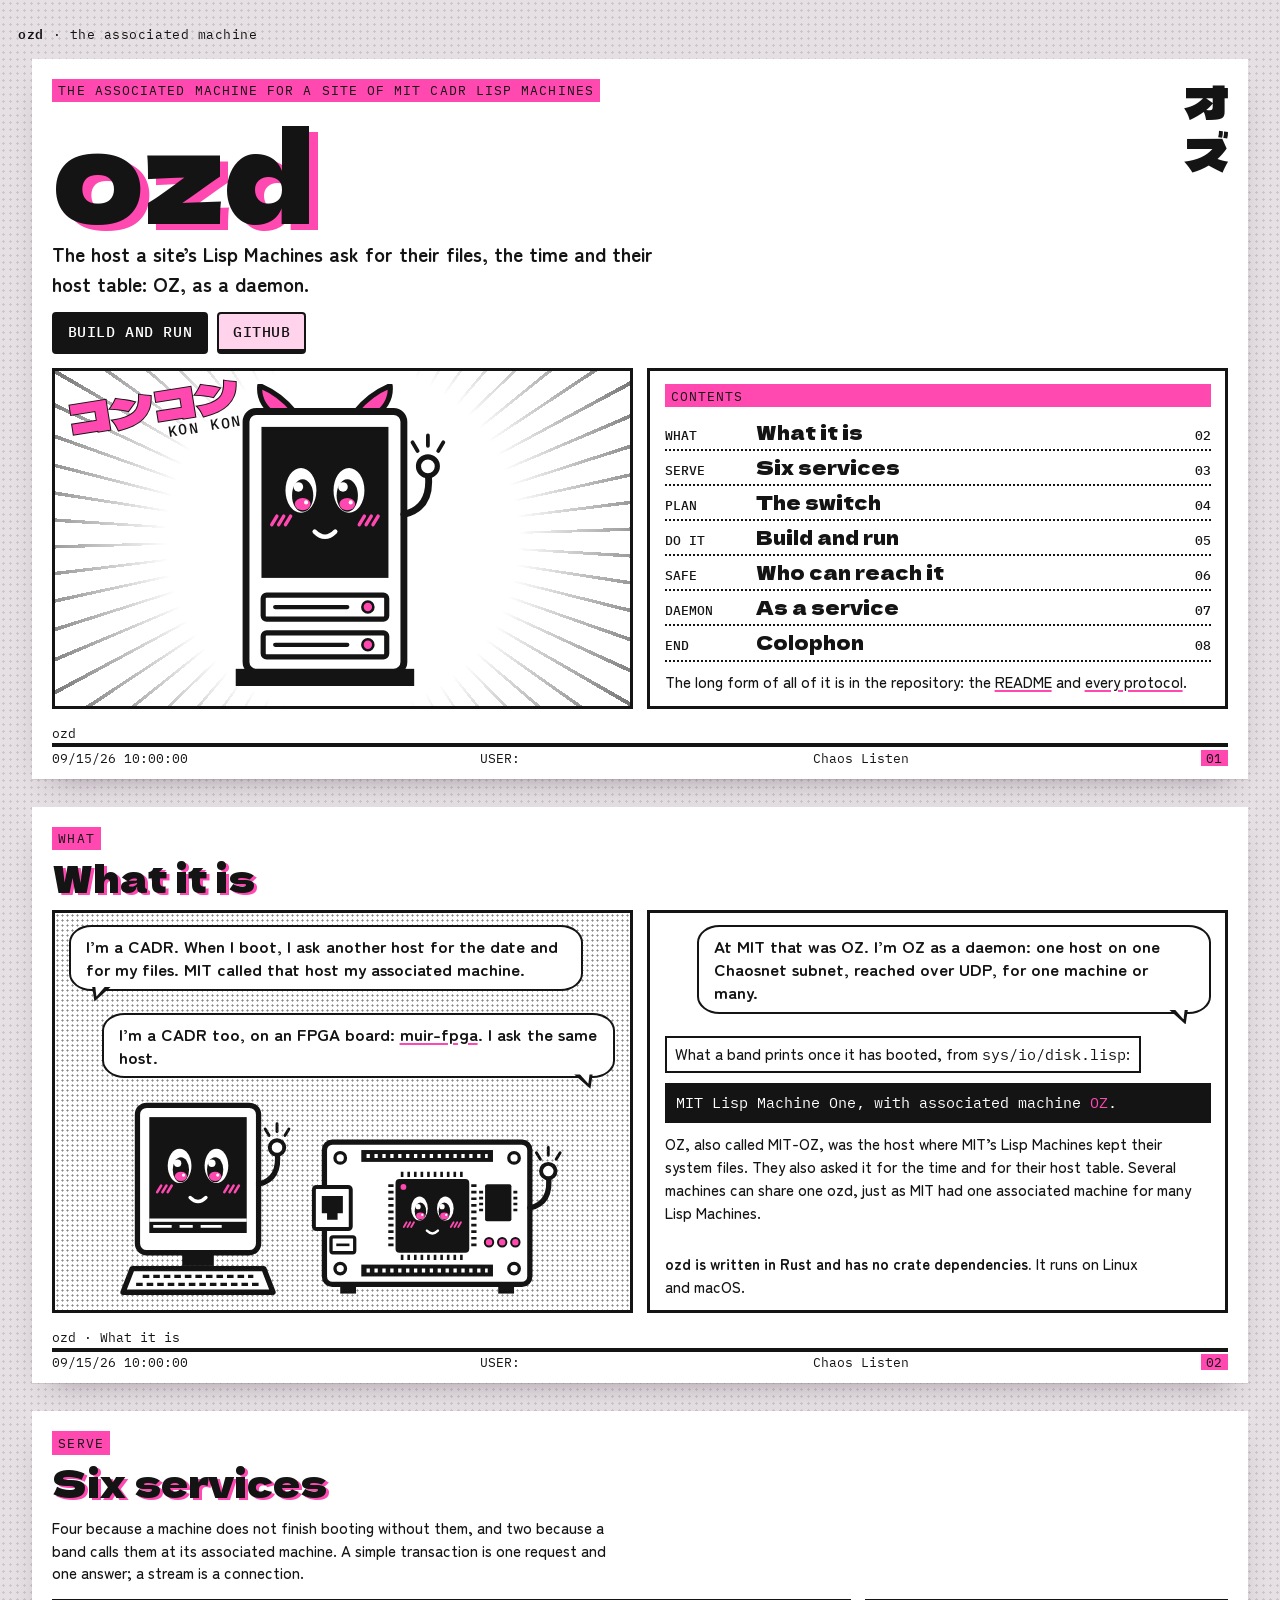
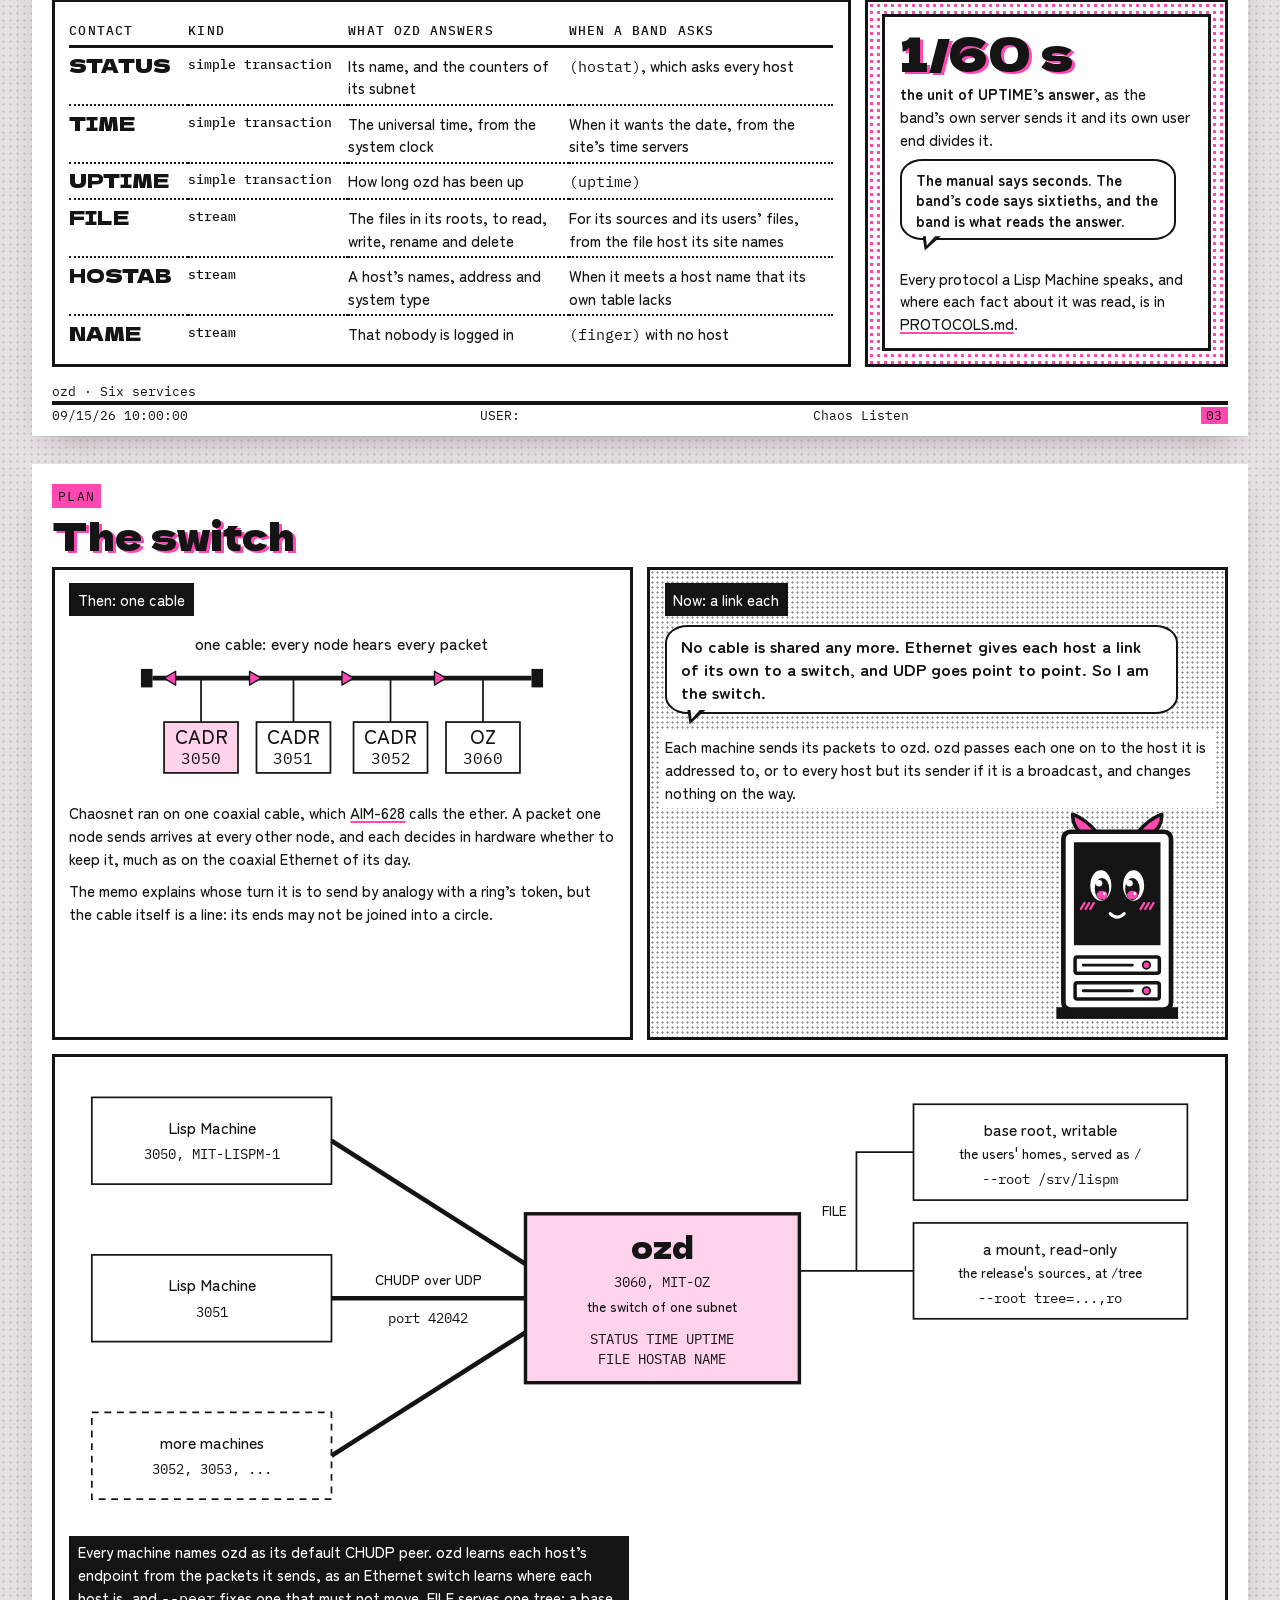
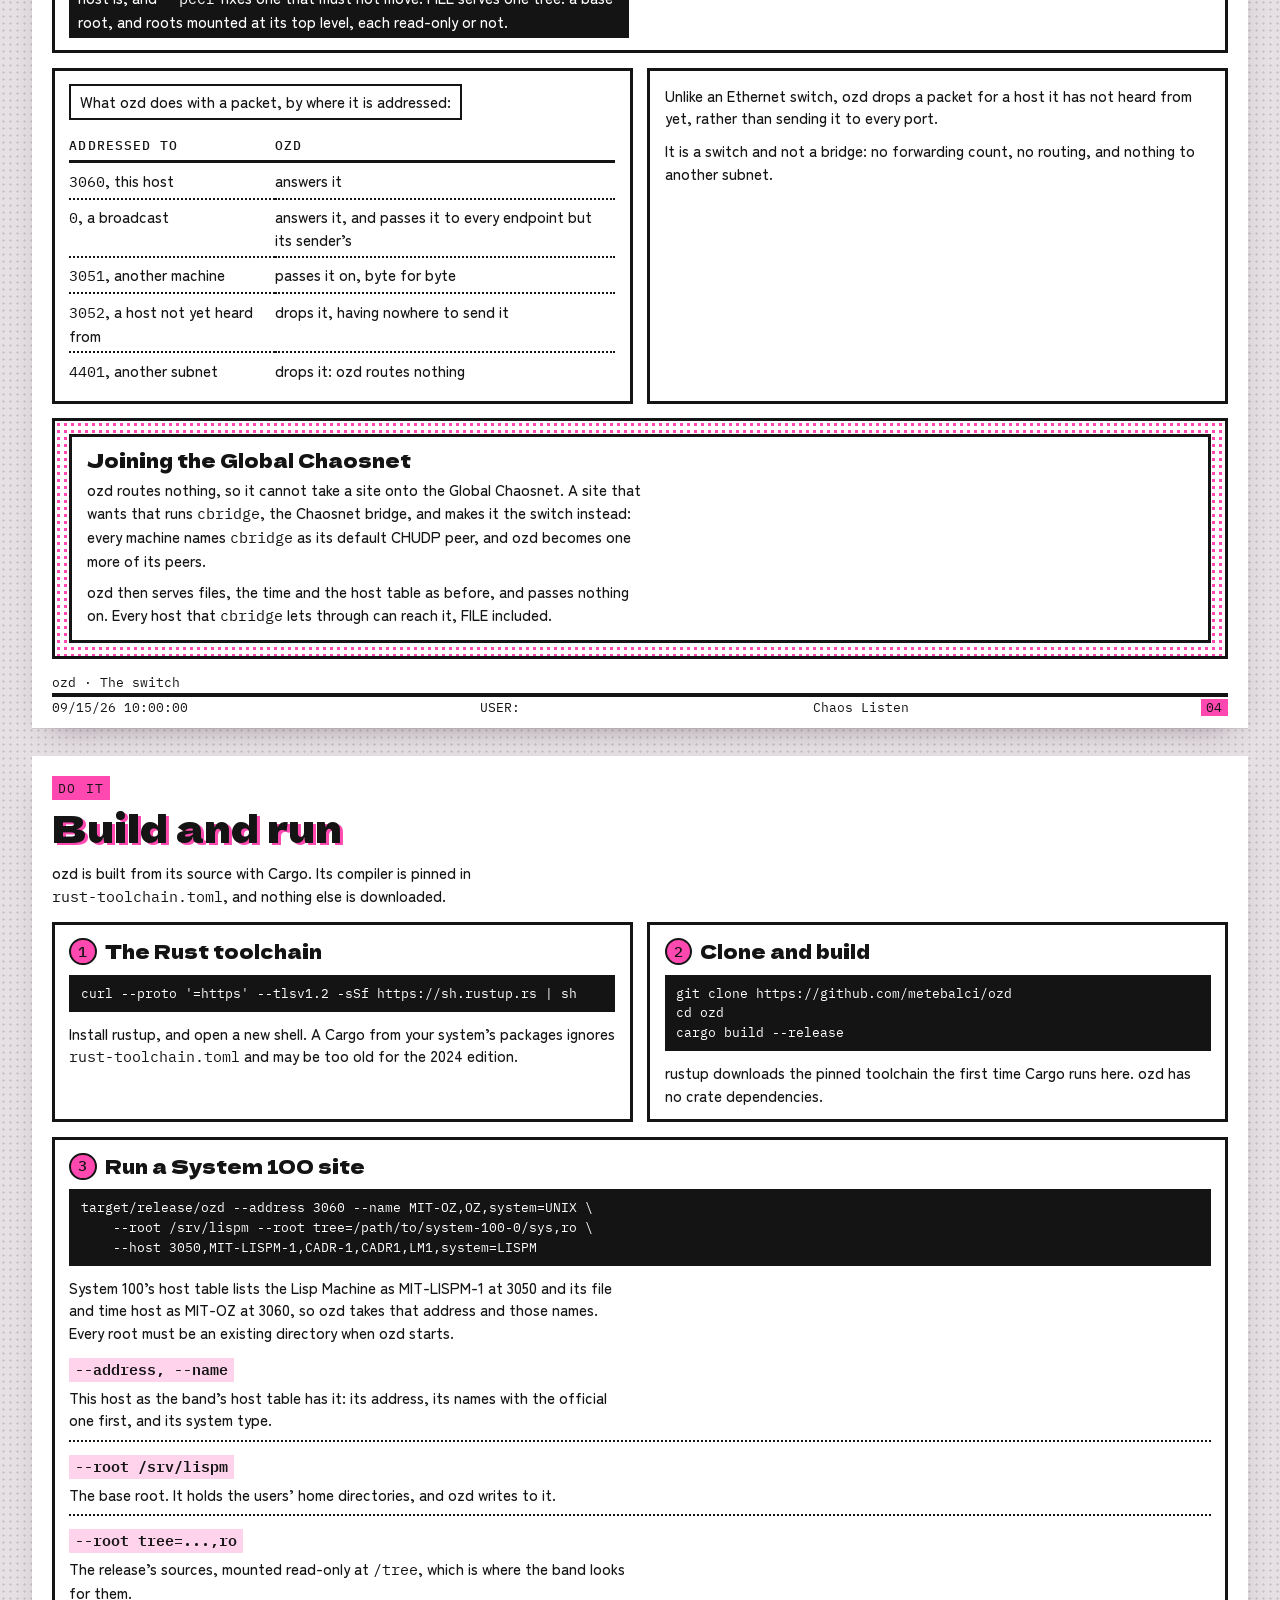
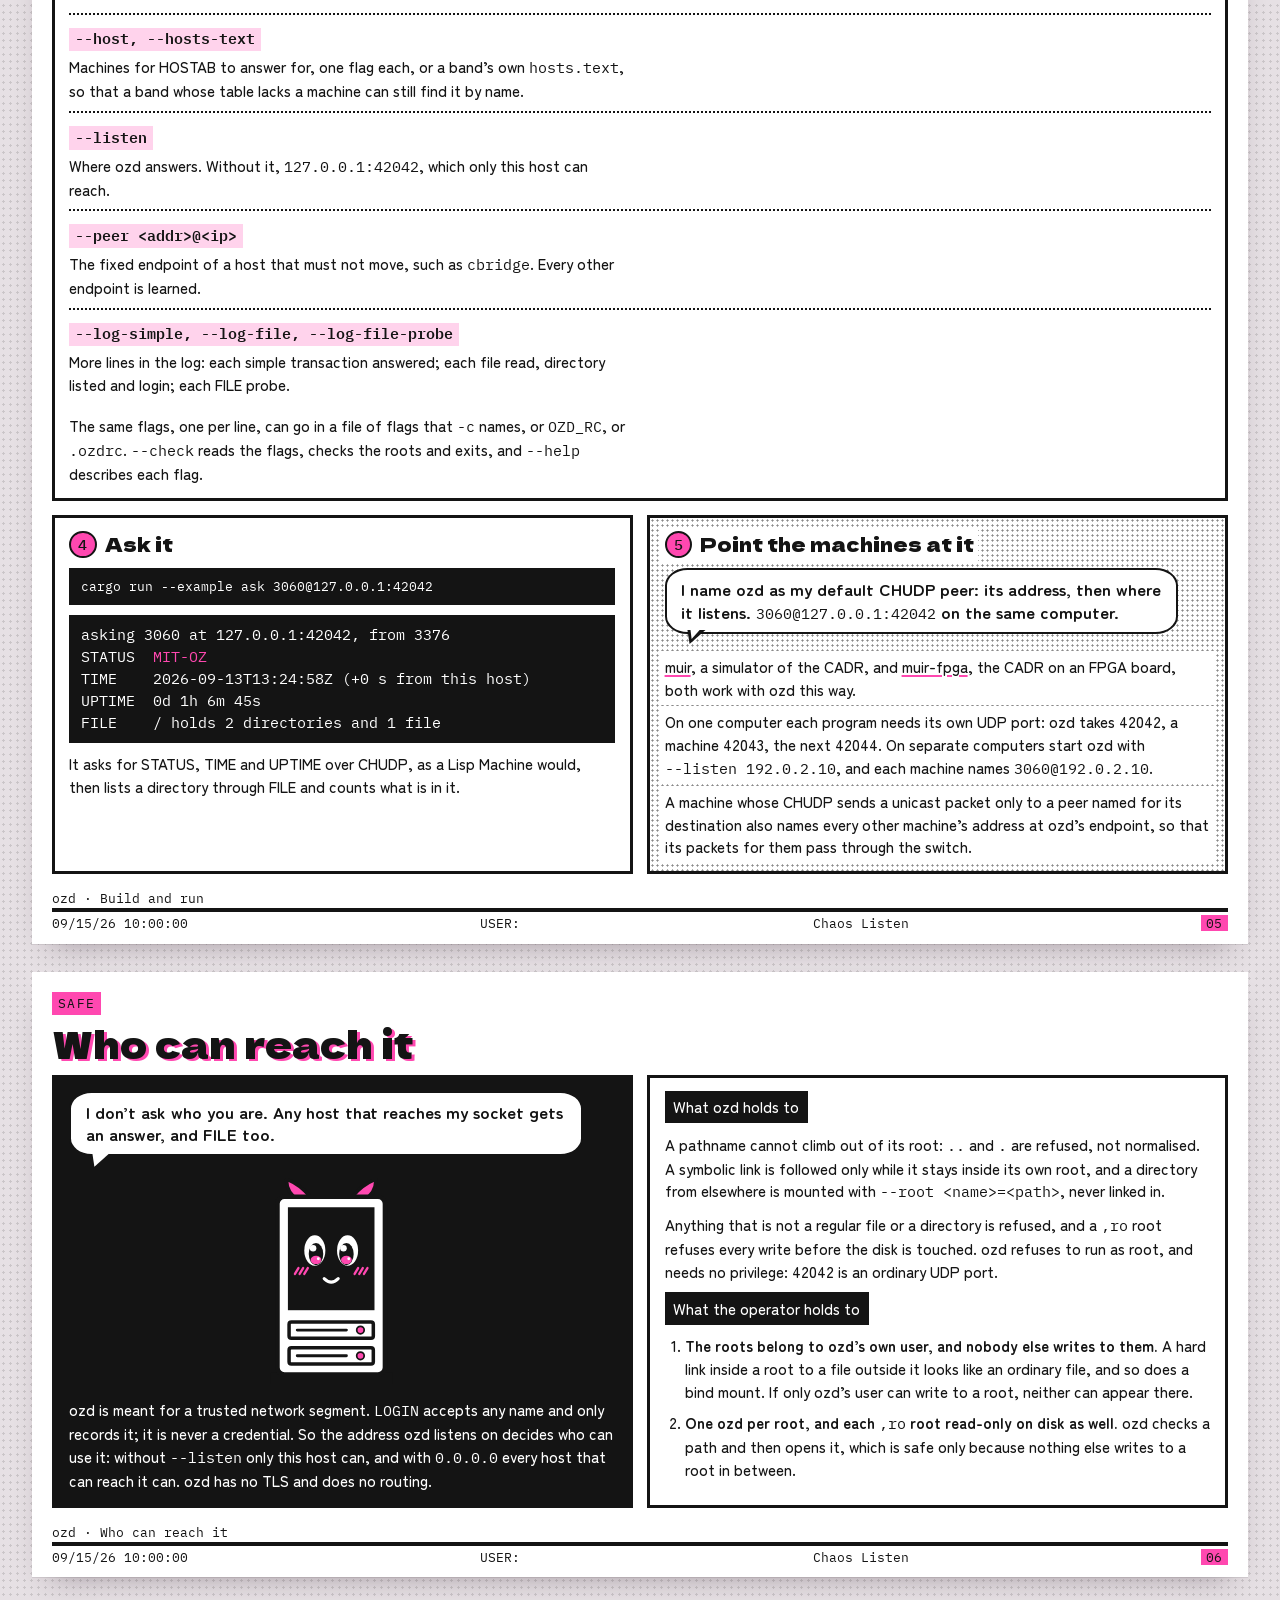
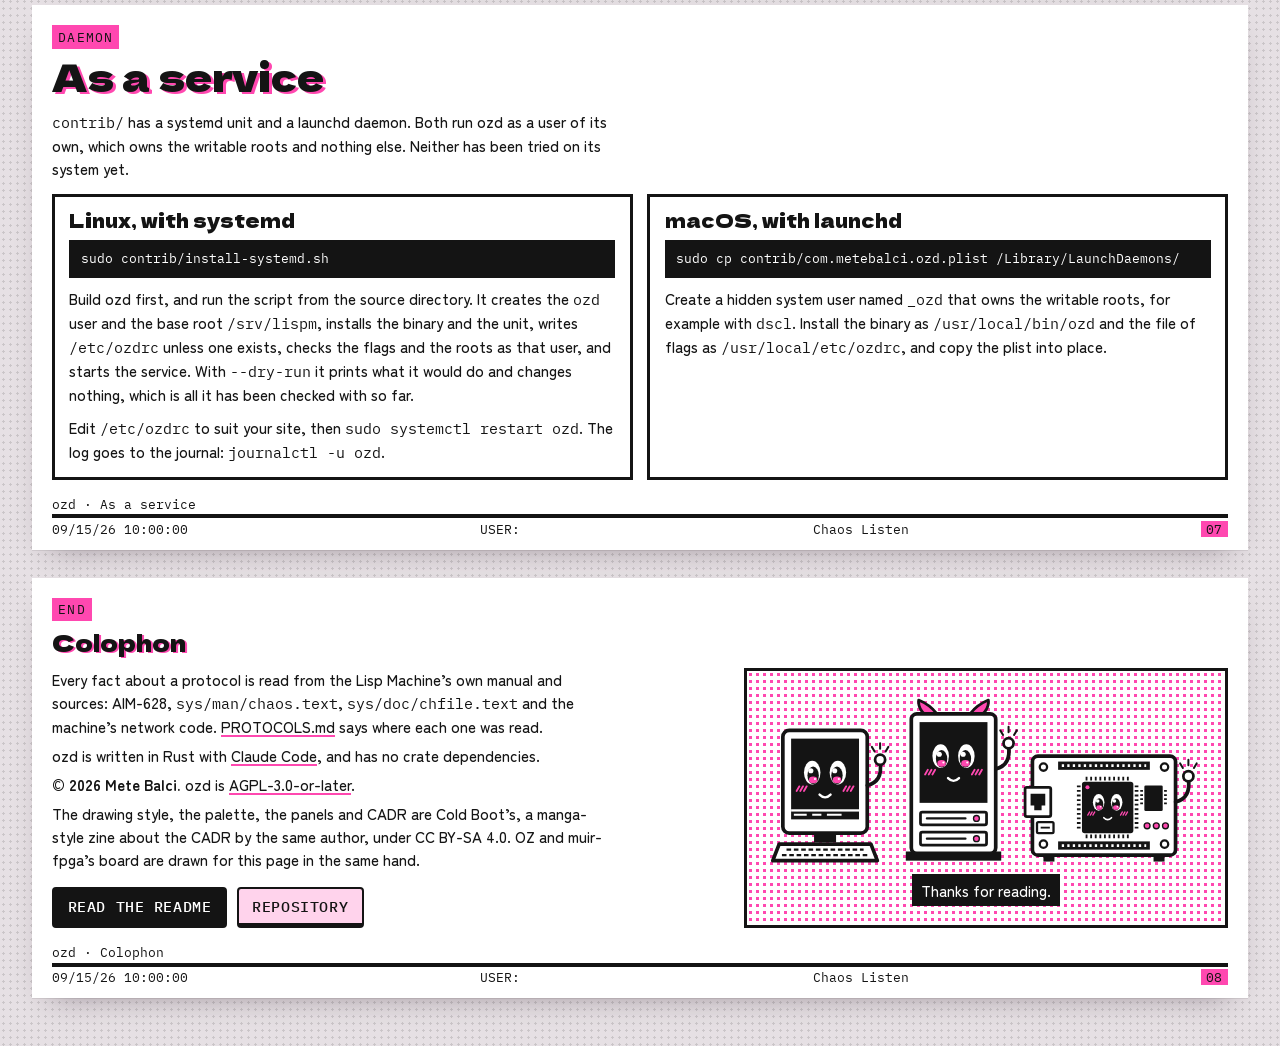
==== commit b707ecc1: "muir-fpga is on the page, with a drawing of its board muir-fpga is the CADR on an FPGA board, and it" ====
--- a/site/index.html
+++ b/site/index.html
@@ -62,6 +62,38 @@
       <use href="#face-happy" y="12"/>
     </g>
     <g id="oz-wave"><use href="#oz"/><use href="#arm-wave" y="12"/></g>
+
+    <!-- muir-fpga: the CADR on an FPGA board, drawn for this page in the
+         same hand. The chip wears CADR's face; the DDR3 beside it, the
+         Ethernet jack and the microSD slot are the parts muir-fpga's README
+         names on its Arty Z7-20, and the headers, holes and lights are any
+         development board's. -->
+    <g id="fpga-board">
+      <rect x="20" y="116" width="12" height="9" fill="#141414"/>
+      <rect x="140" y="116" width="12" height="9" fill="#141414"/>
+      <rect x="8" y="10" width="156" height="108" rx="6" fill="#fff" stroke="#141414" stroke-width="4"/>
+      <circle cx="20" cy="22" r="4" fill="#fff" stroke="#141414" stroke-width="2.5"/>
+      <circle cx="152" cy="22" r="4" fill="#fff" stroke="#141414" stroke-width="2.5"/>
+      <circle cx="20" cy="106" r="4" fill="#fff" stroke="#141414" stroke-width="2.5"/>
+      <circle cx="152" cy="106" r="4" fill="#fff" stroke="#141414" stroke-width="2.5"/>
+      <rect x="36" y="16" width="100" height="9" fill="#141414"/>
+      <rect x="36" y="103" width="100" height="9" fill="#141414"/>
+      <path d="M40 20.5h92M40 107.5h92" stroke="#fff" stroke-width="3" stroke-dasharray="2.5 3.5"/>
+      <path d="M66 34.5h48M66 97.5h48M58.5 42v48M121.5 42v48" stroke="#141414" stroke-width="4" stroke-dasharray="2 3"/>
+      <rect x="62" y="38" width="56" height="56" rx="3" fill="#141414"/>
+      <circle cx="68" cy="44" r="2.2" fill="#ff48b0"/>
+      <use href="#face-happy" transform="translate(48 25.4) scale(0.7)"/>
+      <rect x="130" y="42" width="20" height="28" rx="1.5" fill="#141414"/>
+      <path d="M127 47v18M153 47v18" stroke="#141414" stroke-width="3" stroke-dasharray="2 2.5"/>
+      <rect x="0" y="44" width="28" height="32" rx="2" fill="#fff" stroke="#141414" stroke-width="3"/>
+      <path d="M6 51h16v13h-4v5h-8v-5h-4z" fill="#141414"/>
+      <rect x="13" y="82" width="18" height="12" rx="1.5" fill="#fff" stroke="#141414" stroke-width="2.5"/>
+      <path d="M17 88h10" stroke="#141414" stroke-width="2"/>
+      <circle cx="133" cy="86" r="3.2" fill="#ff48b0" stroke="#141414" stroke-width="1.5"/>
+      <circle cx="143" cy="86" r="3.2" fill="#ff48b0" stroke="#141414" stroke-width="1.5"/>
+      <circle cx="153" cy="86" r="3.2" fill="#ff48b0" stroke="#141414" stroke-width="1.5"/>
+    </g>
+    <g id="fpga-wave"><use href="#fpga-board"/><use href="#arm-wave" x="58" y="-4"/></g>
   </defs>
 </svg>
 
@@ -122,8 +154,10 @@
     <div class="panels two">
       <div class="panel tone">
         <p class="say">I&rsquo;m a CADR. When I boot, I ask another host for the date and for my files. MIT called that host my associated machine.</p>
-        <svg class="chara" viewBox="0 0 132 150" style="width:46%; align-self:center; margin-top:auto;" role="img" aria-label="CADR, waving">
+        <p class="say r">I&rsquo;m a CADR too, on an FPGA board: <a href="https://github.com/metebalci/muir-fpga">muir-fpga</a>. I ask the same host.</p>
+        <svg class="chara" viewBox="0 0 340 150" style="width:82%; align-self:center; margin-top:auto;" role="img" aria-label="CADR, and muir-fpga's board, both waving">
           <use href="#cadr-body"/><use href="#face-happy"/><use href="#arm-wave"/>
+          <use href="#fpga-wave" x="148" y="22"/>
         </svg>
       </div>
 
@@ -363,6 +397,7 @@
       <div class="panel tone">
         <div class="step-head"><span class="step-num">5</span><h3>Point the machines at it</h3></div>
         <p class="say">I name ozd as my default CHUDP peer: its address, then where it listens. <code>3060@127.0.0.1:42042</code> on the same computer.</p>
+        <p class="small"><a href="https://github.com/metebalci/muir">muir</a>, a simulator of the CADR, and <a href="https://github.com/metebalci/muir-fpga">muir-fpga</a>, the CADR on an FPGA board, both work with ozd this way.</p>
         <p class="small">On one computer each program needs its own UDP port: ozd takes 42042, a machine 42043, the next 42044. On separate computers start ozd with <code>--listen 192.0.2.10</code>, and each machine names <code>3060@192.0.2.10</code>.</p>
         <p class="small push">A machine whose CHUDP sends a unicast packet only to a peer named for its destination also names every other machine&rsquo;s address at ozd&rsquo;s endpoint, so that its packets for them pass through the switch.</p>
       </div>
@@ -449,7 +484,7 @@
         <p>Every fact about a protocol is read from the Lisp Machine&rsquo;s own manual and sources: AIM-628, <code>sys/man/chaos.text</code>, <code>sys/doc/chfile.text</code> and the machine&rsquo;s network code. <a href="https://github.com/metebalci/ozd/blob/main/PROTOCOLS.md">PROTOCOLS.md</a> says where each one was read.</p>
         <p>ozd is written in Rust with <a href="https://claude.com/claude-code">Claude Code</a>, and has no crate dependencies.</p>
         <p><b>&copy; 2026 Mete Balci.</b> ozd is <a href="https://www.gnu.org/licenses/agpl-3.0.html">AGPL-3.0-or-later</a>.</p>
-        <p>The drawing style, the palette, the panels and CADR are Cold Boot&rsquo;s, a manga-style zine about the CADR by the same author, under CC BY-SA 4.0. OZ is drawn for this page in the same hand.</p>
+        <p>The drawing style, the palette, the panels and CADR are Cold Boot&rsquo;s, a manga-style zine about the CADR by the same author, under CC BY-SA 4.0. OZ and muir-fpga&rsquo;s board are drawn for this page in the same hand.</p>
         <div class="actions" style="margin-top:0.6rem;">
           <a class="key" href="https://github.com/metebalci/ozd#readme">Read the README</a>
           <a class="key lm" href="https://github.com/metebalci/ozd">Repository</a>
@@ -457,9 +492,10 @@
       </div>
 
       <div class="panel tone-pink center">
-        <svg class="chara" viewBox="0 0 290 184" style="width:88%;" role="img" aria-label="CADR and OZ, waving goodbye">
-          <use href="#cadr-body" x="4" y="34"/><use href="#face-happy" x="4" y="34"/><use href="#arm-wave" x="4" y="34"/>
-          <use href="#oz-wave" x="146" y="4"/>
+        <svg class="chara" viewBox="0 0 470 190" style="width:96%;" role="img" aria-label="CADR, OZ and muir-fpga's board, waving goodbye">
+          <use href="#cadr-body" y="40"/><use href="#face-happy" y="40"/><use href="#arm-wave" y="40"/>
+          <use href="#oz-wave" x="140" y="10"/>
+          <use href="#fpga-wave" x="278" y="62"/>
         </svg>
         <p class="cap" style="align-self:center;">Thanks for reading.</p>
       </div>
--- a/site/style.css
+++ b/site/style.css
@@ -177,7 +177,7 @@
 /* Uneven splits, as classes rather than inline styles: an inline style would
    outrank the narrow-screen rule below and keep two columns on a phone. */
 .serve-split { grid-template-columns: minmax(0, 2.2fr) minmax(0, 1fr); }
-.end-split { grid-template-columns: minmax(0, 2.3fr) minmax(0, 1fr); }
+.end-split { grid-template-columns: minmax(0, 1.4fr) minmax(0, 1fr); }
 
 /* ---------------------------------------------------------------- panels */
 
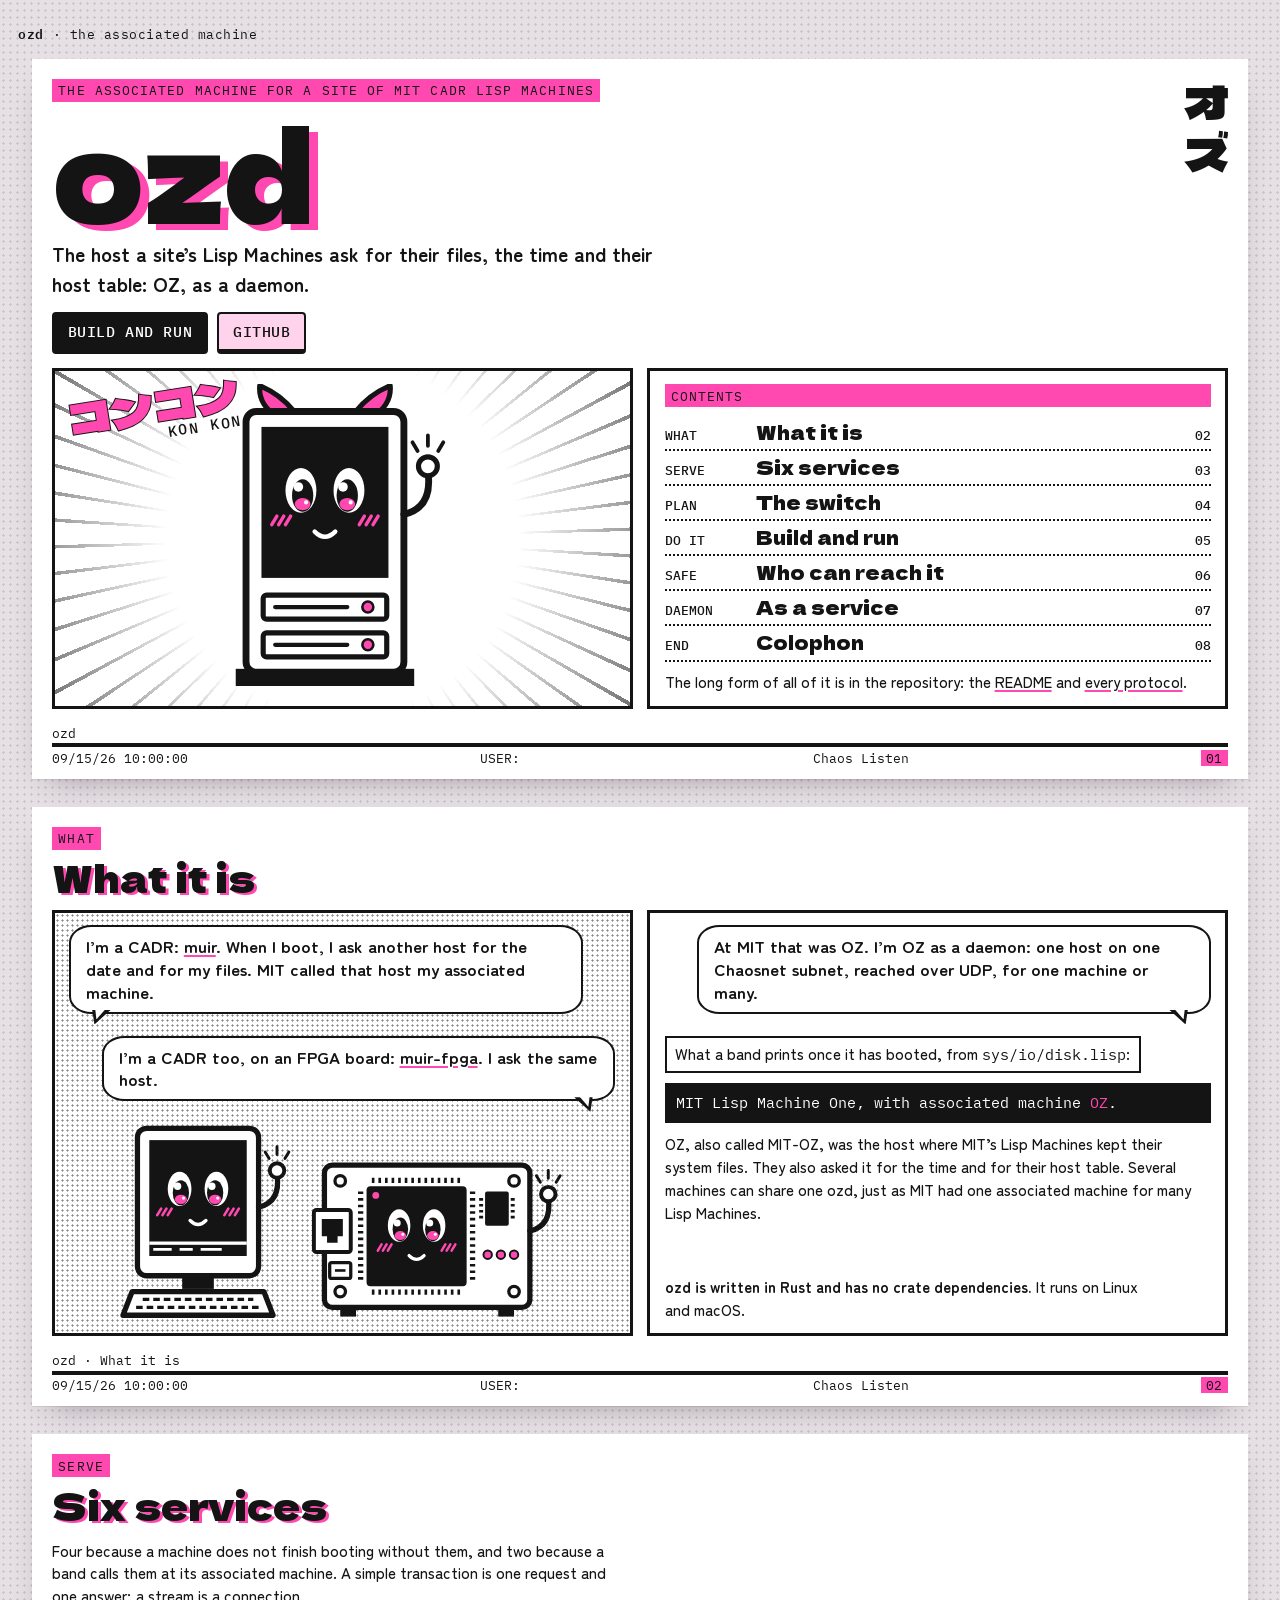
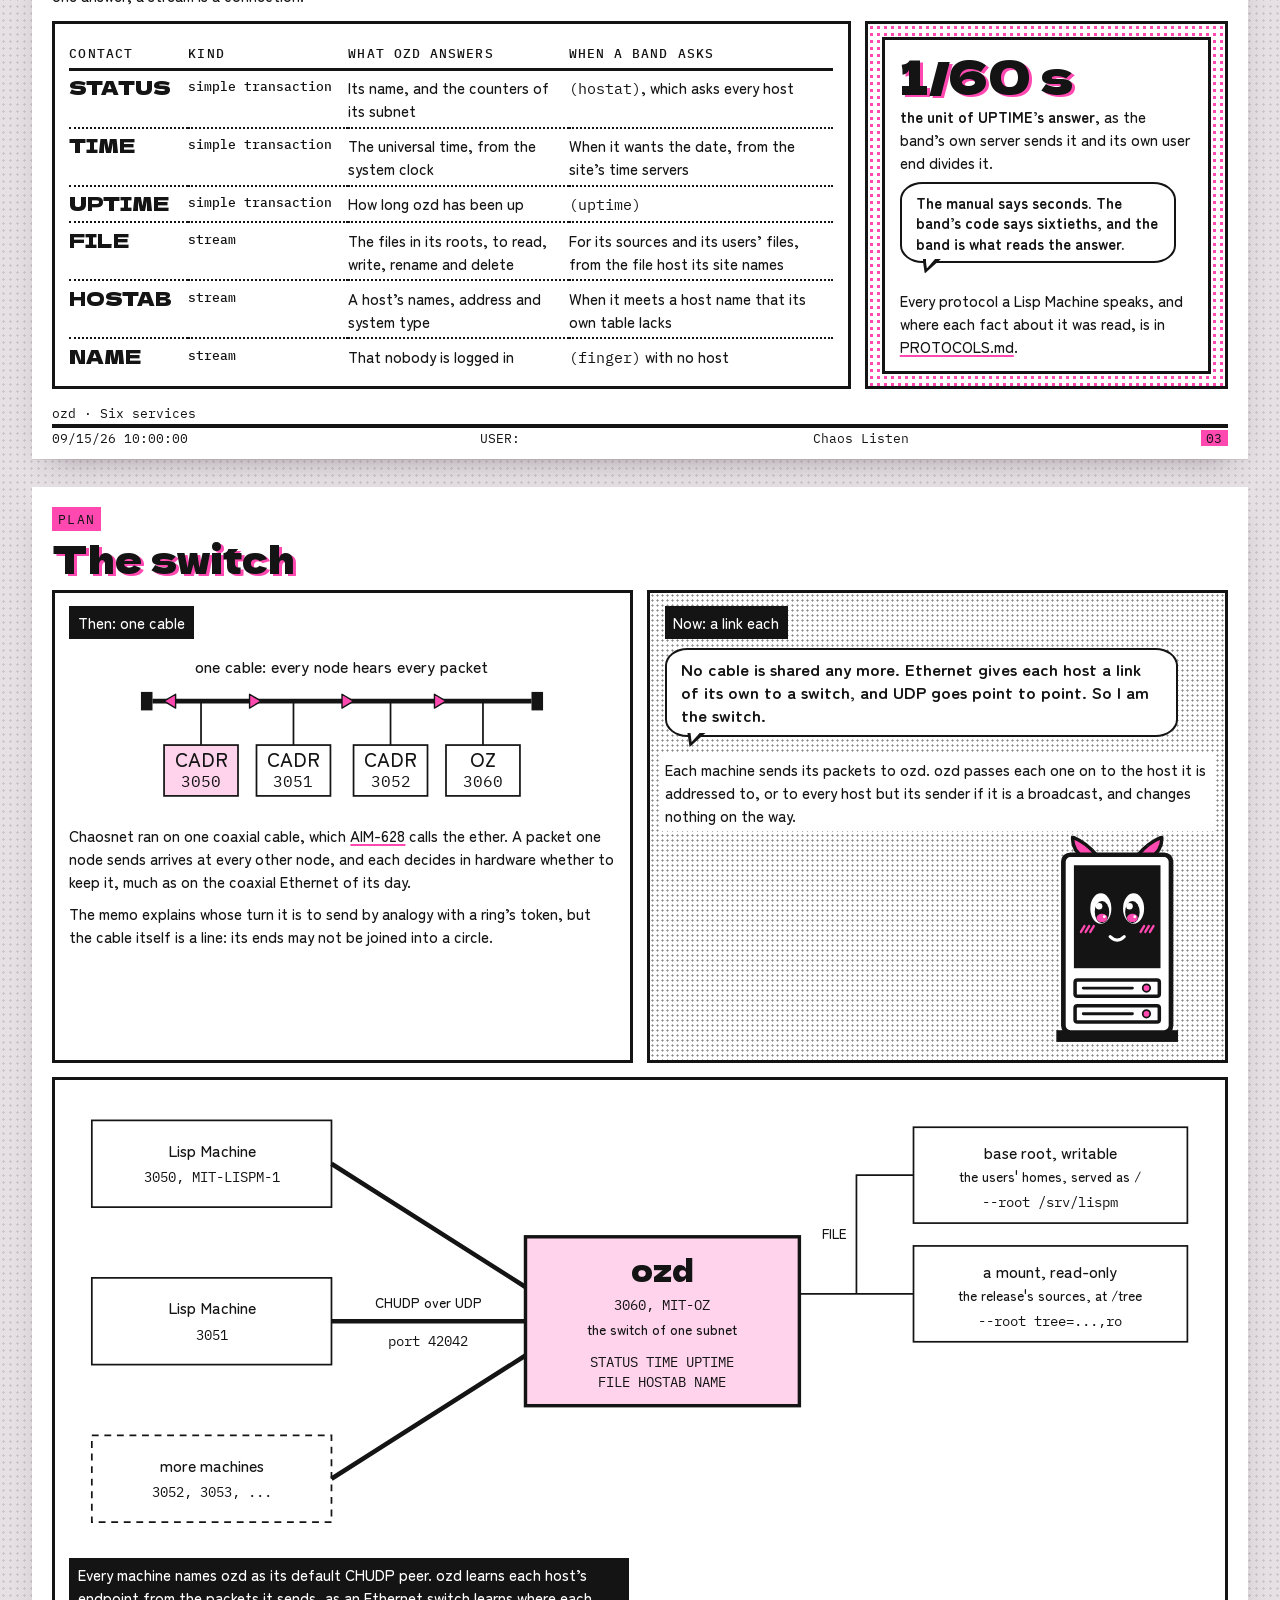
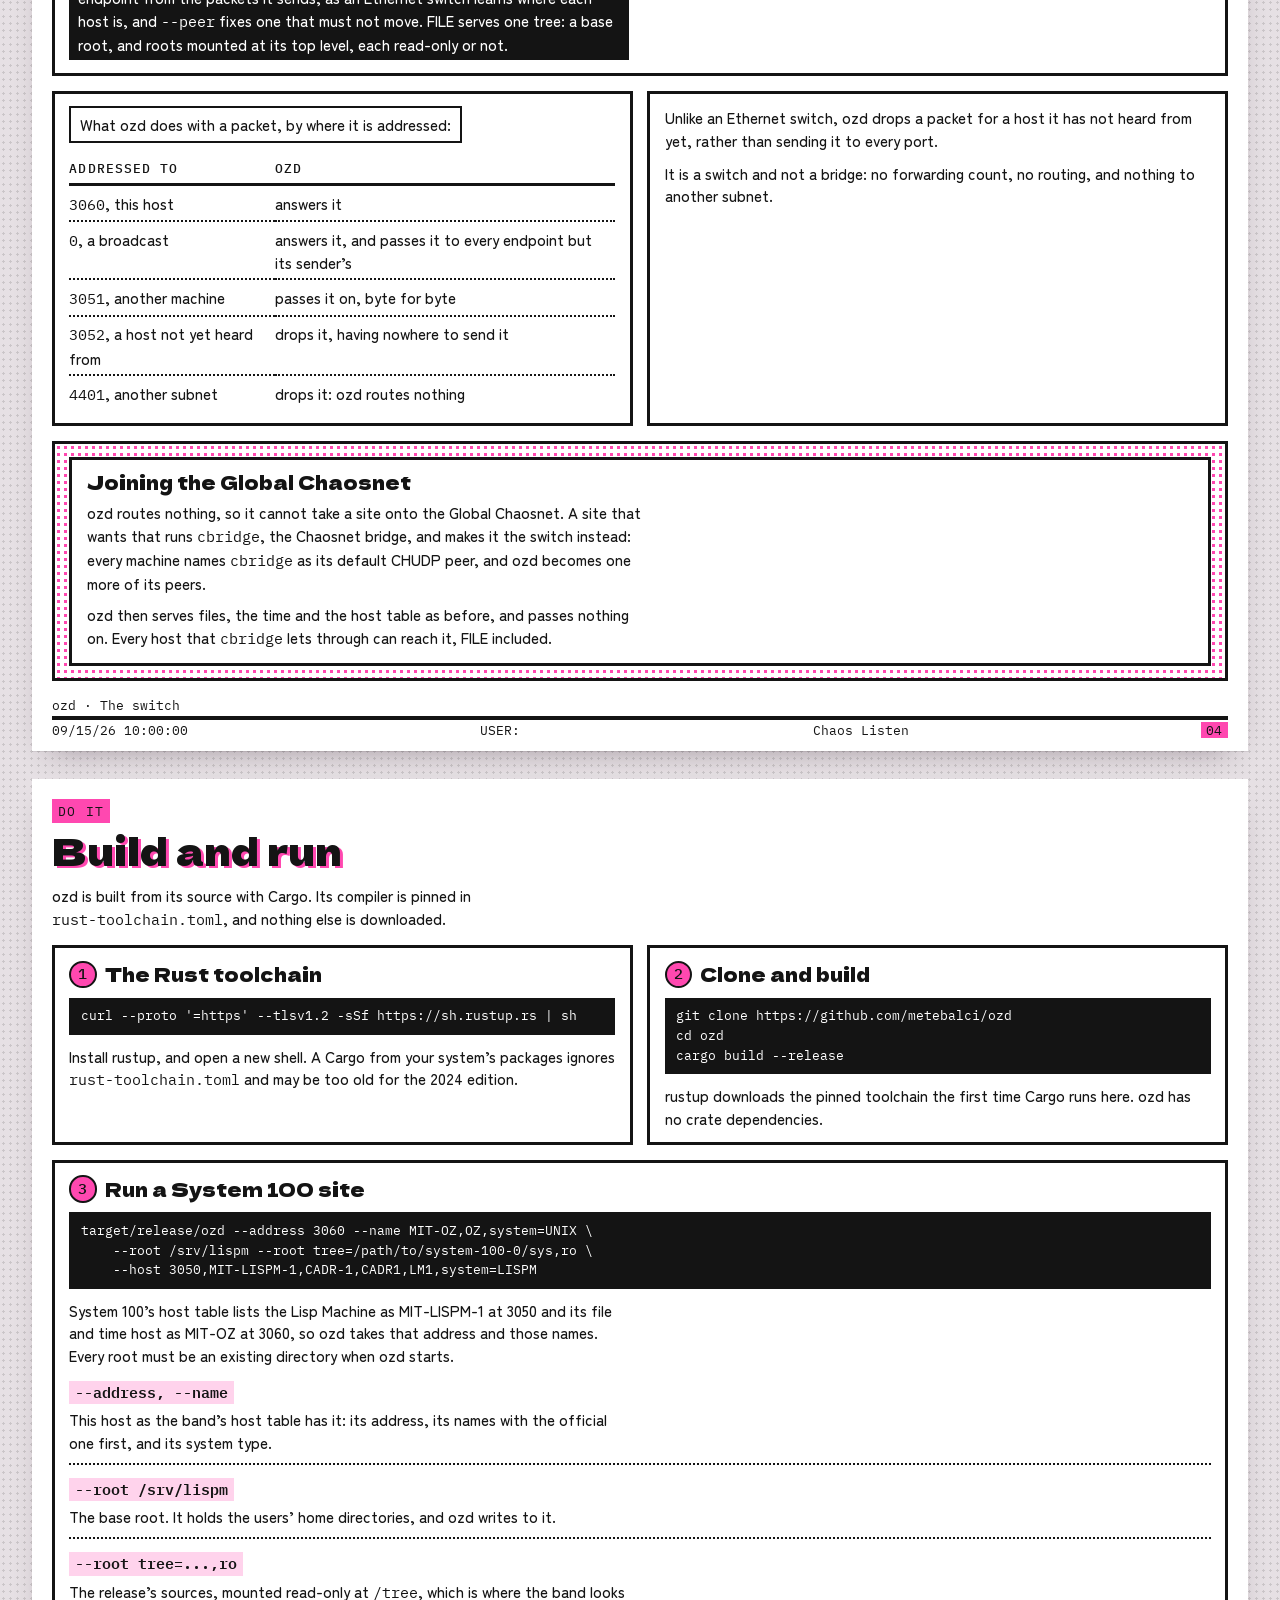
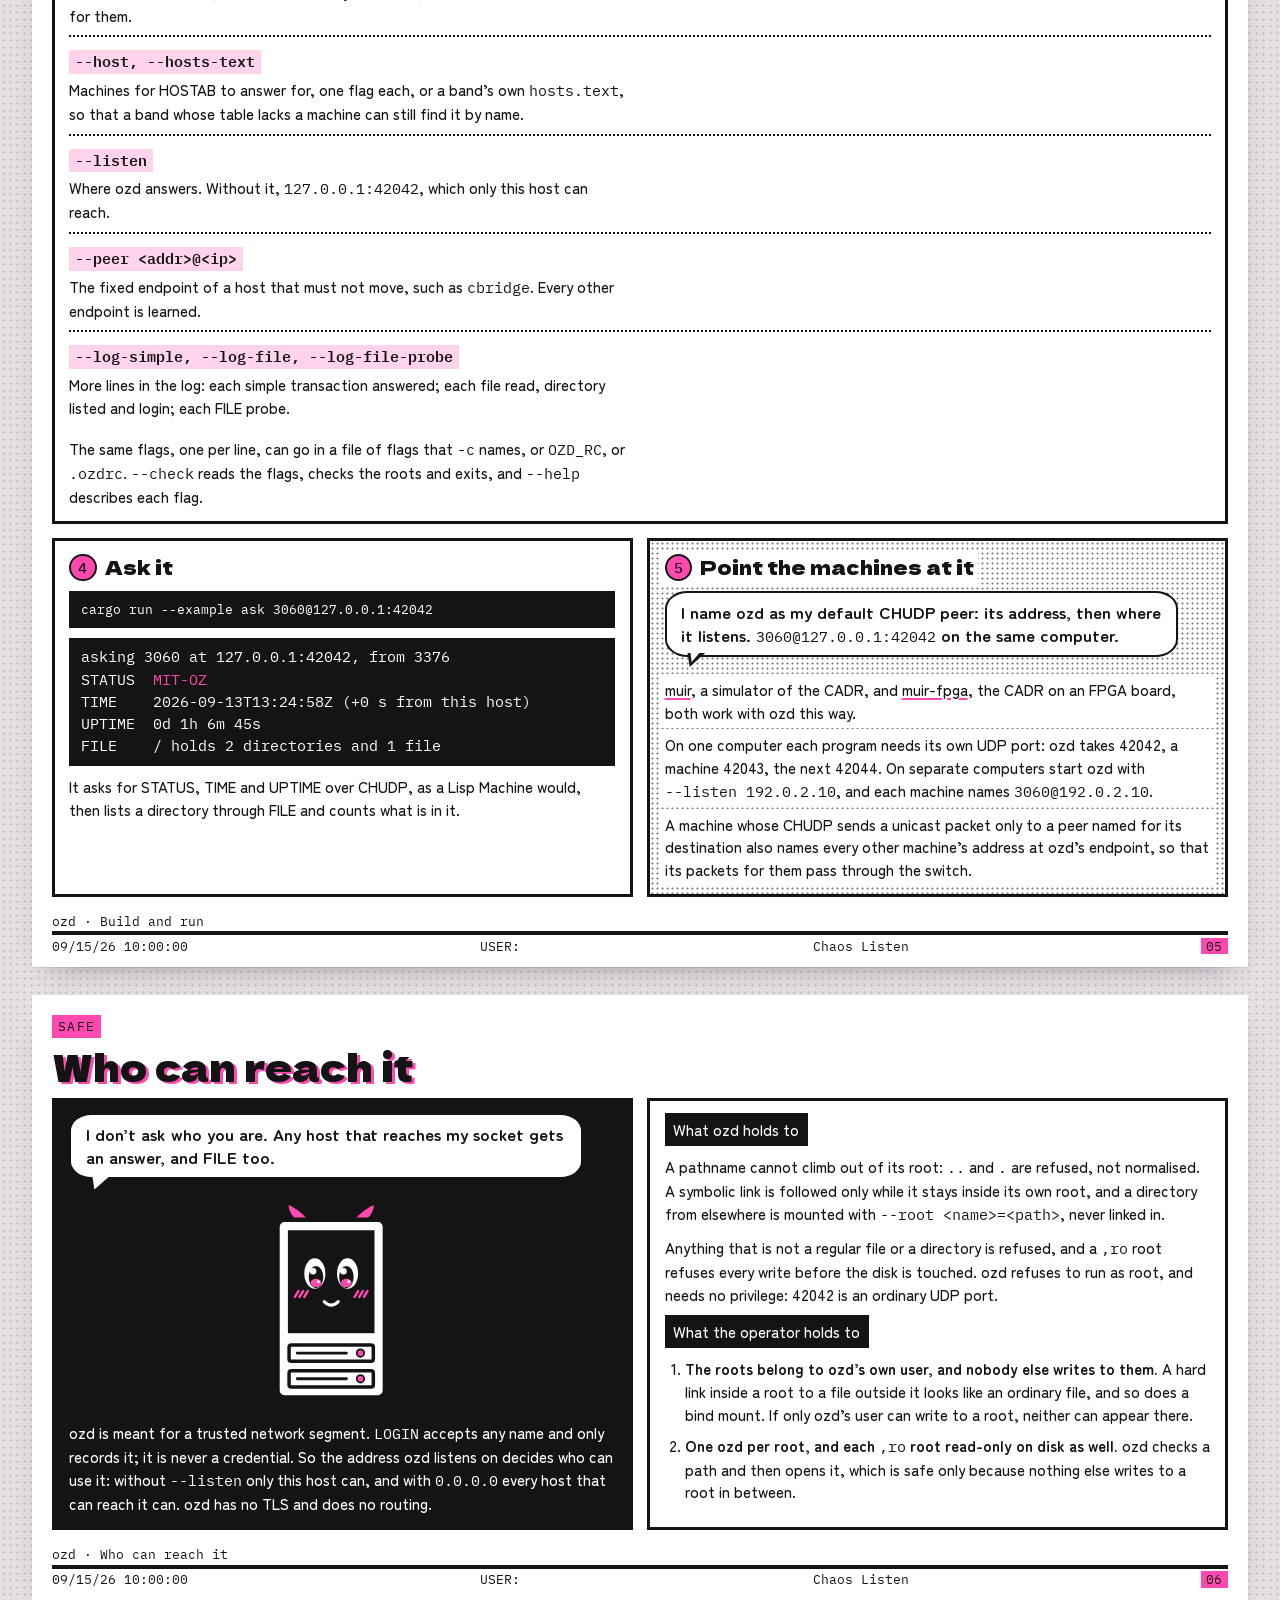
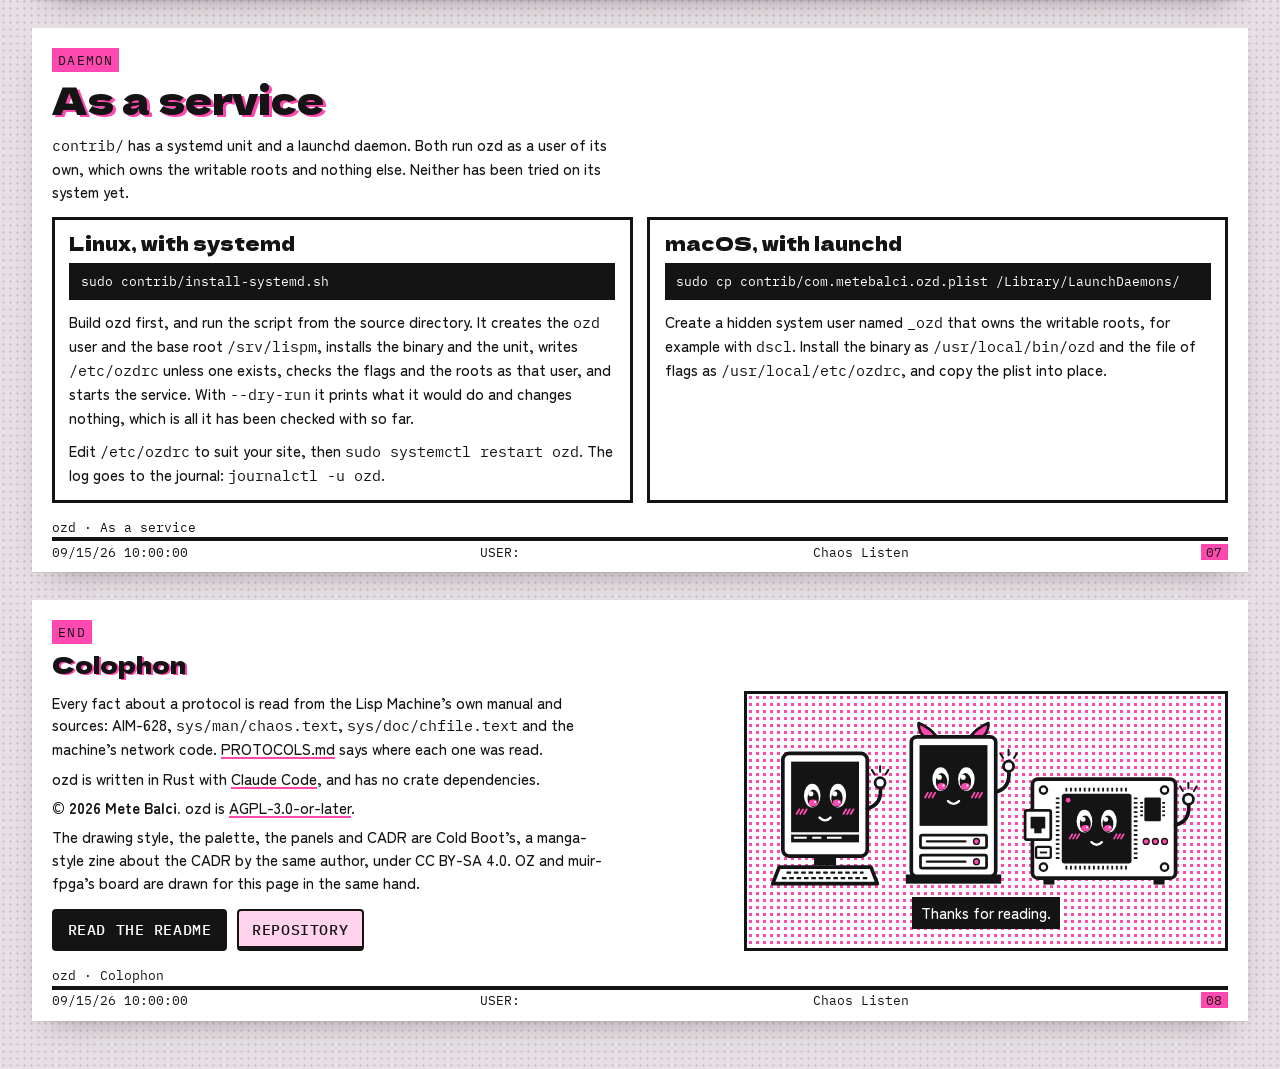
==== commit 7daf8efb: "muir-fpga's board has a bigger FPGA, and CADR says it is muir The board loses its two header strips," ====
--- a/site/index.html
+++ b/site/index.html
@@ -66,7 +66,7 @@
     <!-- muir-fpga: the CADR on an FPGA board, drawn for this page in the
          same hand. The chip wears CADR's face; the DDR3 beside it, the
          Ethernet jack and the microSD slot are the parts muir-fpga's README
-         names on its Arty Z7-20, and the headers, holes and lights are any
+         names on its Arty Z7-20, and the mounting holes and the lights are any
          development board's. -->
     <g id="fpga-board">
       <rect x="20" y="116" width="12" height="9" fill="#141414"/>
@@ -76,22 +76,19 @@
       <circle cx="152" cy="22" r="4" fill="#fff" stroke="#141414" stroke-width="2.5"/>
       <circle cx="20" cy="106" r="4" fill="#fff" stroke="#141414" stroke-width="2.5"/>
       <circle cx="152" cy="106" r="4" fill="#fff" stroke="#141414" stroke-width="2.5"/>
-      <rect x="36" y="16" width="100" height="9" fill="#141414"/>
-      <rect x="36" y="103" width="100" height="9" fill="#141414"/>
-      <path d="M40 20.5h92M40 107.5h92" stroke="#fff" stroke-width="3" stroke-dasharray="2.5 3.5"/>
-      <path d="M66 34.5h48M66 97.5h48M58.5 42v48M121.5 42v48" stroke="#141414" stroke-width="4" stroke-dasharray="2 3"/>
-      <rect x="62" y="38" width="56" height="56" rx="3" fill="#141414"/>
-      <circle cx="68" cy="44" r="2.2" fill="#ff48b0"/>
-      <use href="#face-happy" transform="translate(48 25.4) scale(0.7)"/>
-      <rect x="130" y="42" width="20" height="28" rx="1.5" fill="#141414"/>
-      <path d="M127 47v18M153 47v18" stroke="#141414" stroke-width="3" stroke-dasharray="2 2.5"/>
+      <path d="M44 21.5h68M44 106.5h68M35.5 30v68M120.5 30v68" stroke="#141414" stroke-width="4" stroke-dasharray="2 3"/>
+      <rect x="40" y="26" width="76" height="76" rx="3" fill="#141414"/>
+      <circle cx="47" cy="33" r="2.6" fill="#ff48b0"/>
+      <use href="#face-happy" transform="translate(21 8.4) scale(0.95)"/>
+      <rect x="130" y="30" width="18" height="26" rx="1.5" fill="#141414"/>
+      <path d="M127 35v16M151 35v16" stroke="#141414" stroke-width="3" stroke-dasharray="2 2.5"/>
       <rect x="0" y="44" width="28" height="32" rx="2" fill="#fff" stroke="#141414" stroke-width="3"/>
       <path d="M6 51h16v13h-4v5h-8v-5h-4z" fill="#141414"/>
-      <rect x="13" y="82" width="18" height="12" rx="1.5" fill="#fff" stroke="#141414" stroke-width="2.5"/>
-      <path d="M17 88h10" stroke="#141414" stroke-width="2"/>
-      <circle cx="133" cy="86" r="3.2" fill="#ff48b0" stroke="#141414" stroke-width="1.5"/>
-      <circle cx="143" cy="86" r="3.2" fill="#ff48b0" stroke="#141414" stroke-width="1.5"/>
-      <circle cx="153" cy="86" r="3.2" fill="#ff48b0" stroke="#141414" stroke-width="1.5"/>
+      <rect x="12" y="84" width="16" height="12" rx="1.5" fill="#fff" stroke="#141414" stroke-width="2.5"/>
+      <path d="M16 90h8" stroke="#141414" stroke-width="2"/>
+      <circle cx="132" cy="78" r="3.2" fill="#ff48b0" stroke="#141414" stroke-width="1.5"/>
+      <circle cx="142" cy="78" r="3.2" fill="#ff48b0" stroke="#141414" stroke-width="1.5"/>
+      <circle cx="152" cy="78" r="3.2" fill="#ff48b0" stroke="#141414" stroke-width="1.5"/>
     </g>
     <g id="fpga-wave"><use href="#fpga-board"/><use href="#arm-wave" x="58" y="-4"/></g>
   </defs>
@@ -153,7 +150,7 @@
 
     <div class="panels two">
       <div class="panel tone">
-        <p class="say">I&rsquo;m a CADR. When I boot, I ask another host for the date and for my files. MIT called that host my associated machine.</p>
+        <p class="say">I&rsquo;m a CADR: <a href="https://github.com/metebalci/muir">muir</a>. When I boot, I ask another host for the date and for my files. MIT called that host my associated machine.</p>
         <p class="say r">I&rsquo;m a CADR too, on an FPGA board: <a href="https://github.com/metebalci/muir-fpga">muir-fpga</a>. I ask the same host.</p>
         <svg class="chara" viewBox="0 0 340 150" style="width:82%; align-self:center; margin-top:auto;" role="img" aria-label="CADR, and muir-fpga's board, both waving">
           <use href="#cadr-body"/><use href="#face-happy"/><use href="#arm-wave"/>
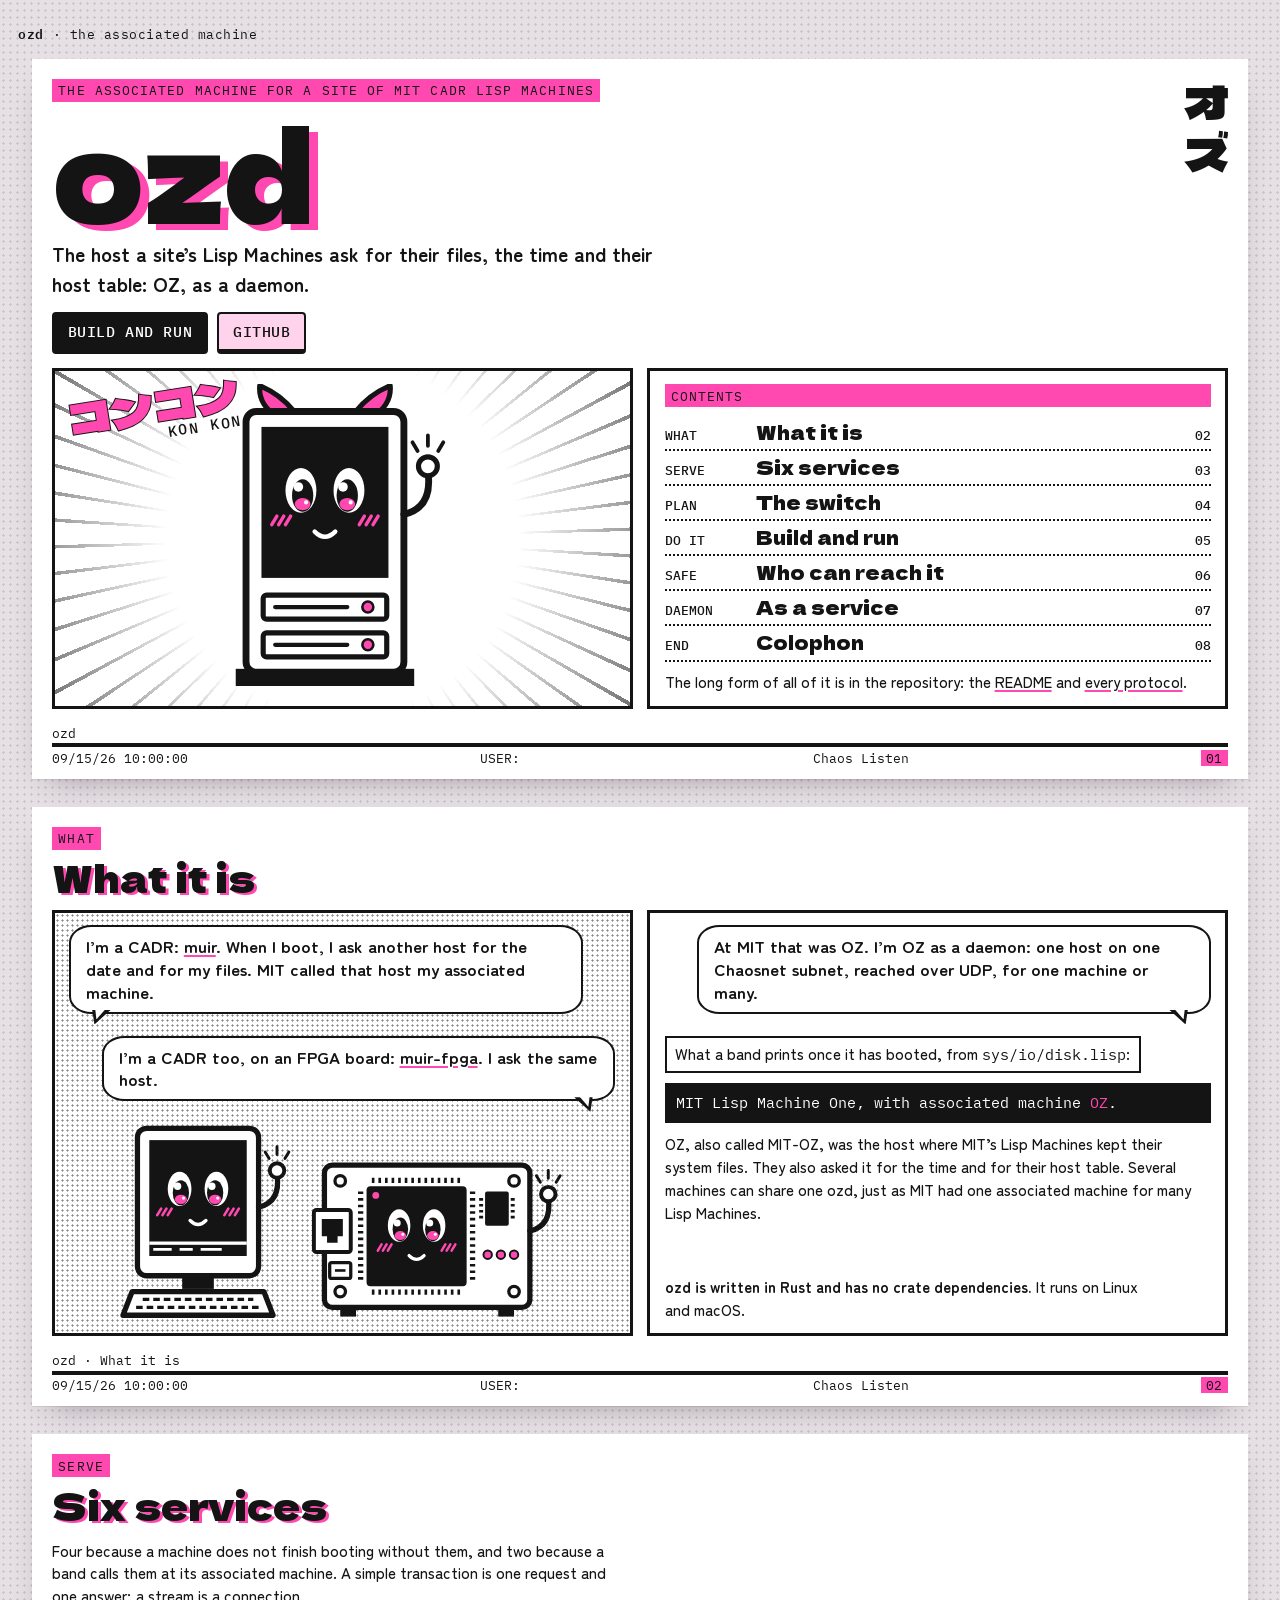
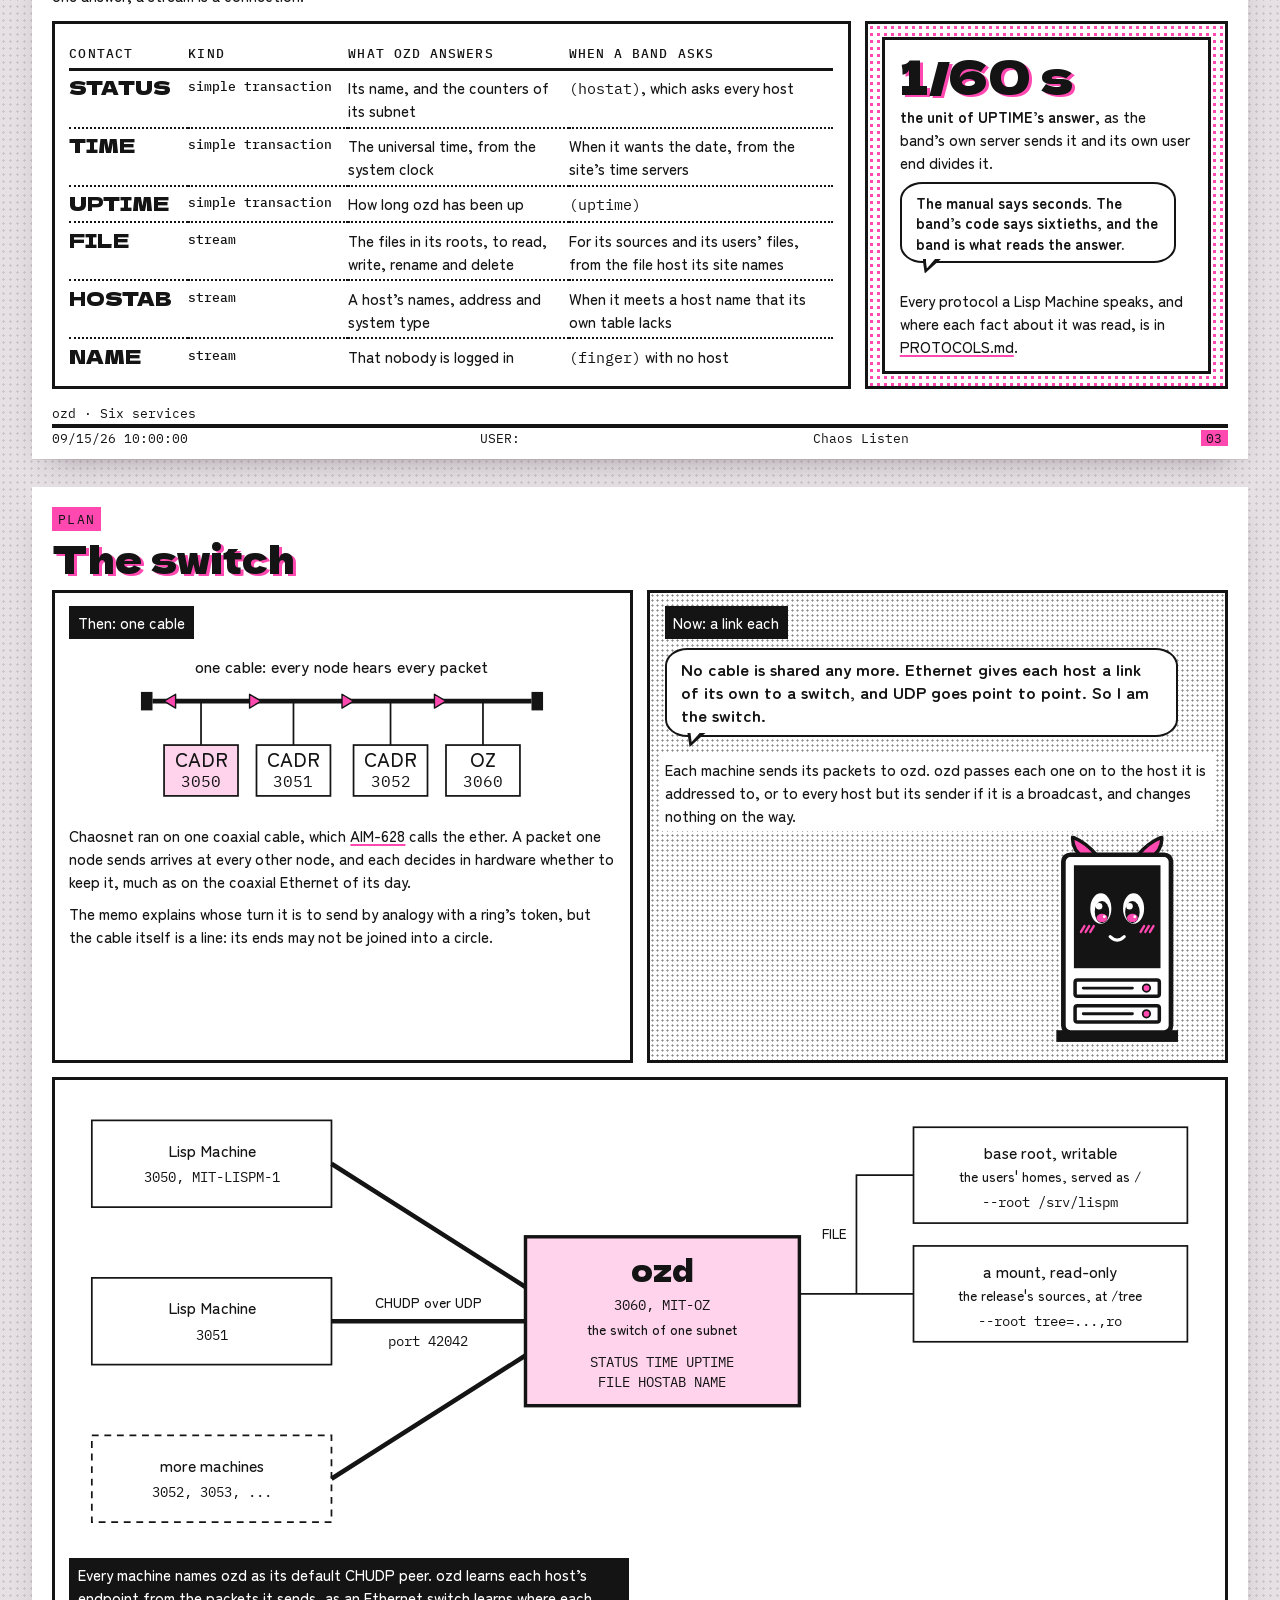
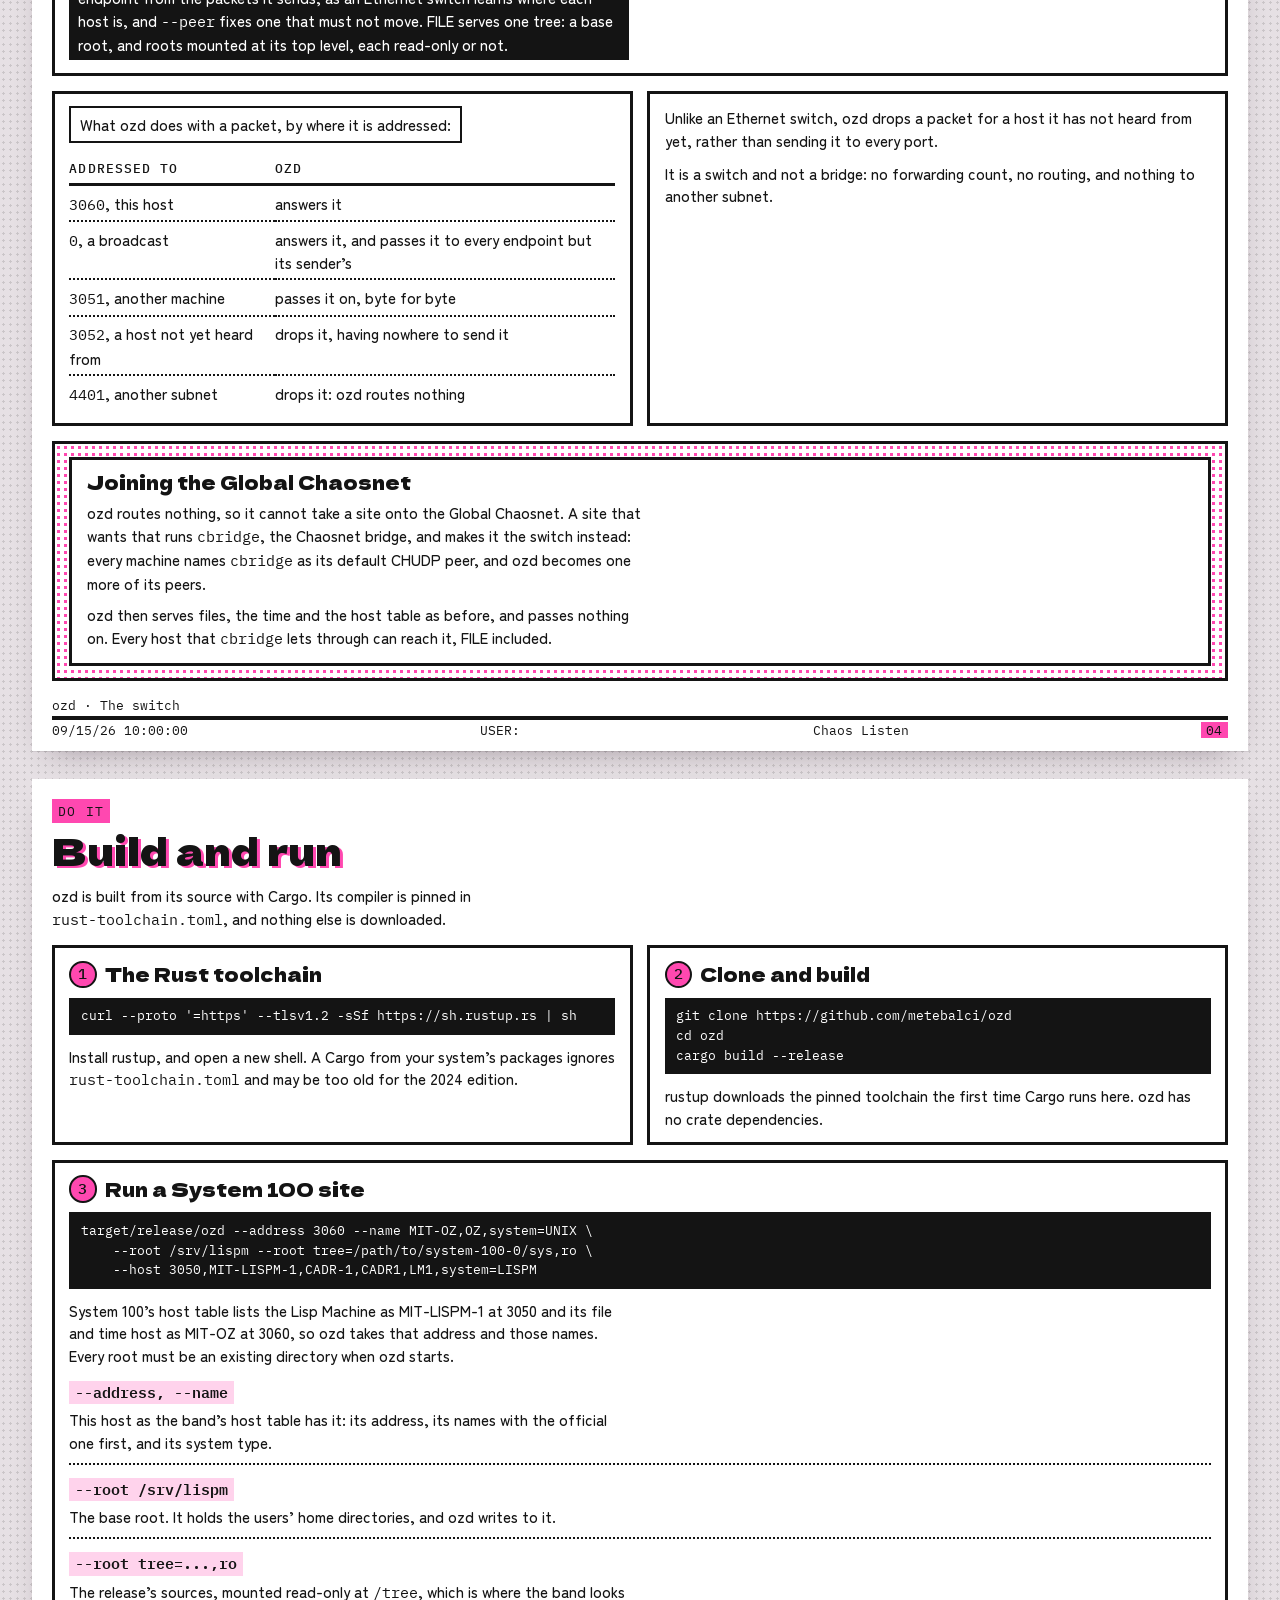
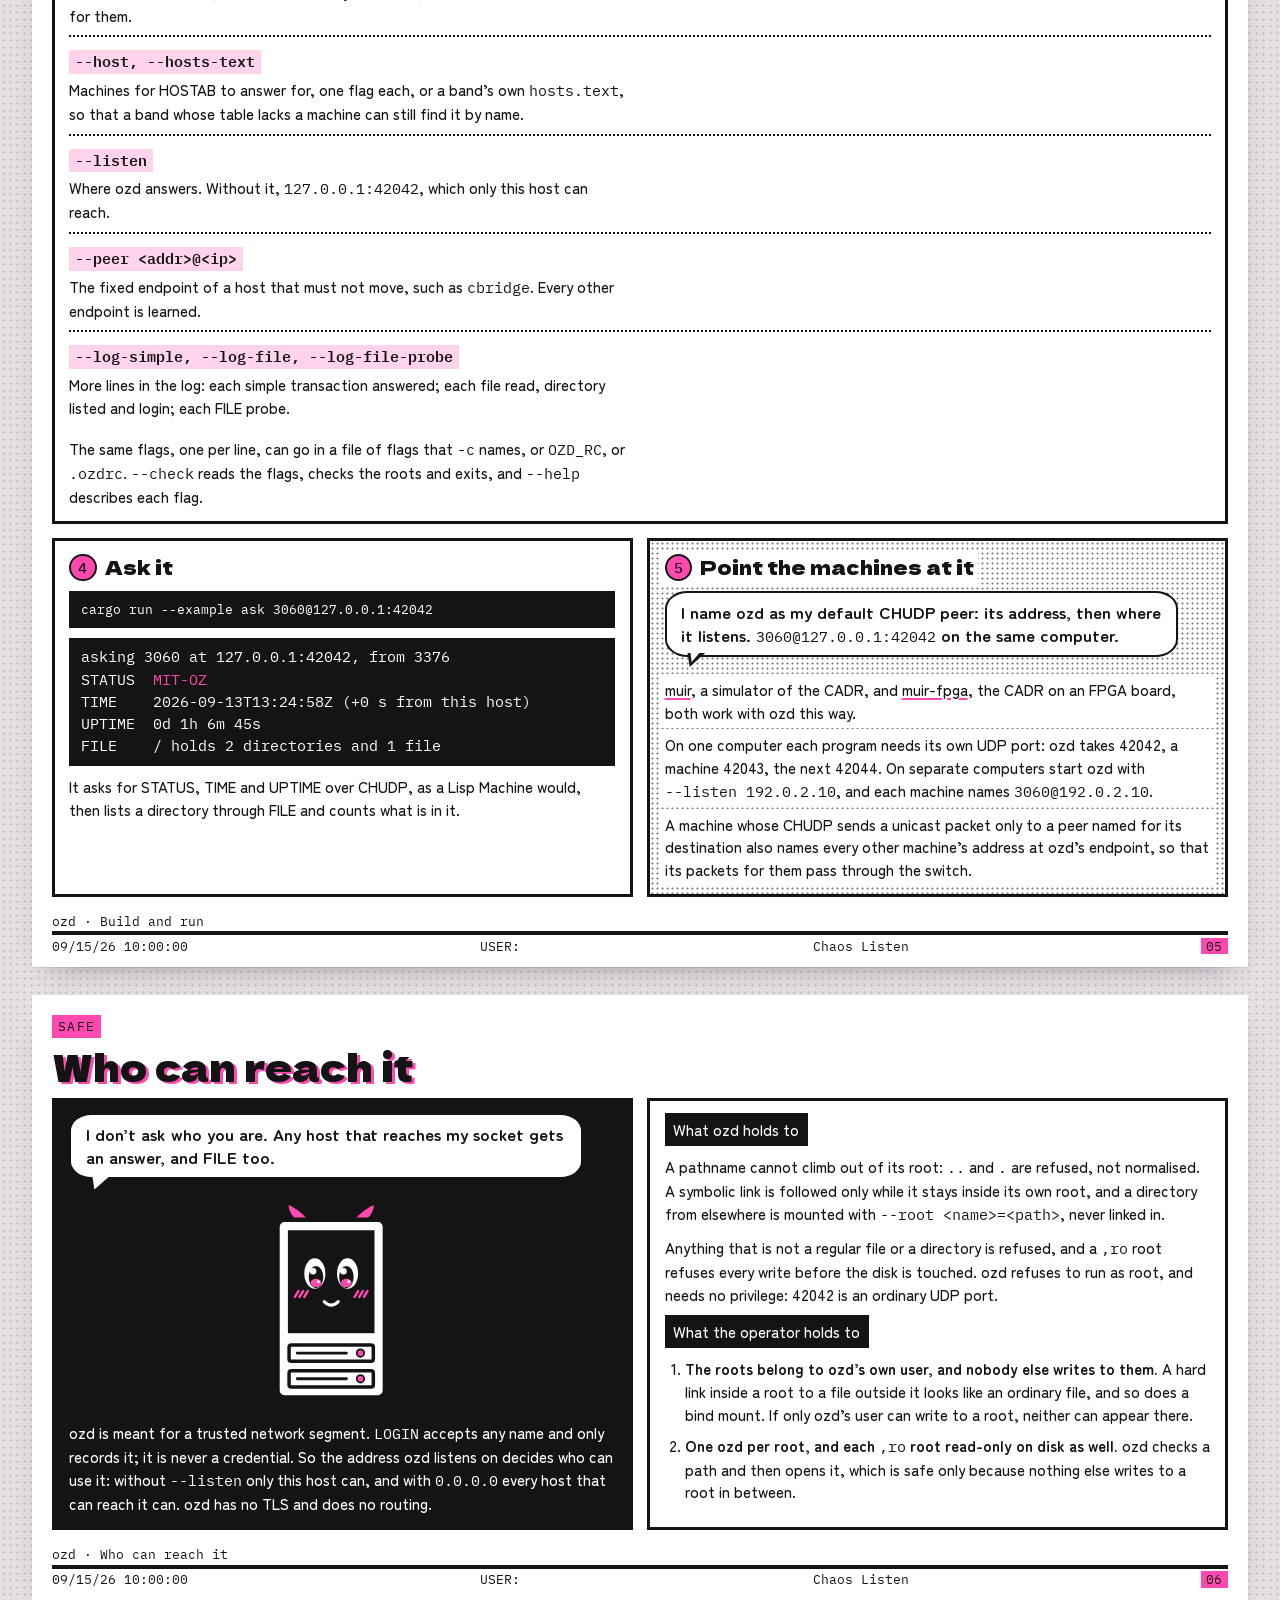
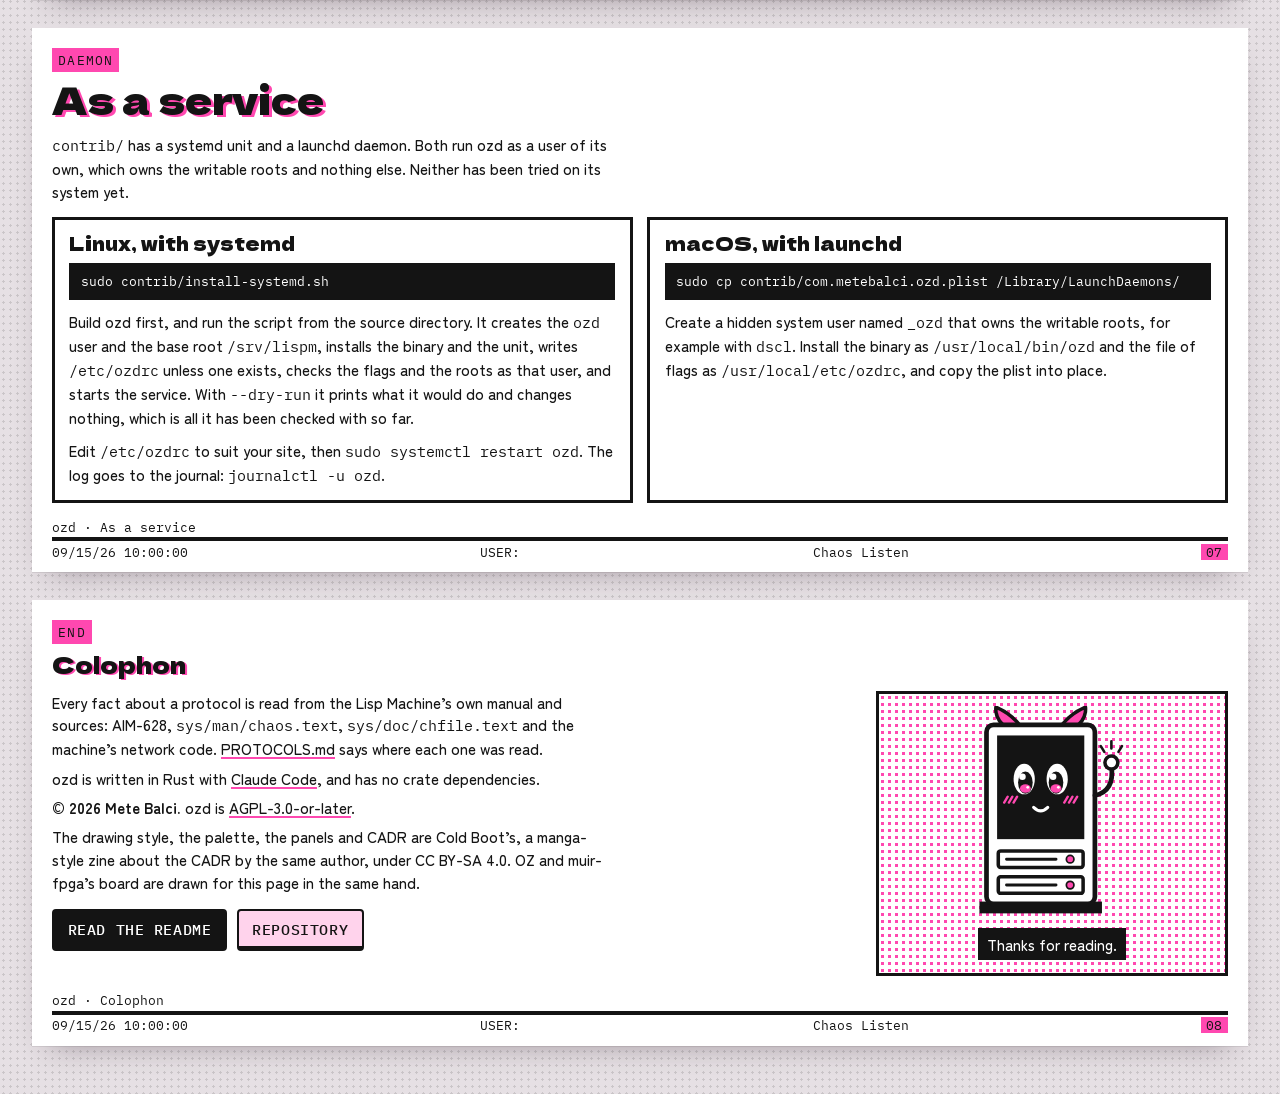
==== commit 624d1907: "The colophon's farewell is OZ's alone The page is about ozd, so only OZ waves at "Thanks for reading" ====
--- a/site/index.html
+++ b/site/index.html
@@ -489,10 +489,8 @@
       </div>
 
       <div class="panel tone-pink center">
-        <svg class="chara" viewBox="0 0 470 190" style="width:96%;" role="img" aria-label="CADR, OZ and muir-fpga's board, waving goodbye">
-          <use href="#cadr-body" y="40"/><use href="#face-happy" y="40"/><use href="#arm-wave" y="40"/>
-          <use href="#oz-wave" x="140" y="10"/>
-          <use href="#fpga-wave" x="278" y="62"/>
+        <svg class="chara" viewBox="0 0 140 180" style="width:52%;" role="img" aria-label="OZ, waving goodbye">
+          <use href="#oz-wave"/>
         </svg>
         <p class="cap" style="align-self:center;">Thanks for reading.</p>
       </div>
--- a/site/style.css
+++ b/site/style.css
@@ -177,7 +177,7 @@
 /* Uneven splits, as classes rather than inline styles: an inline style would
    outrank the narrow-screen rule below and keep two columns on a phone. */
 .serve-split { grid-template-columns: minmax(0, 2.2fr) minmax(0, 1fr); }
-.end-split { grid-template-columns: minmax(0, 1.4fr) minmax(0, 1fr); }
+.end-split { grid-template-columns: minmax(0, 2.3fr) minmax(0, 1fr); }
 
 /* ---------------------------------------------------------------- panels */
 
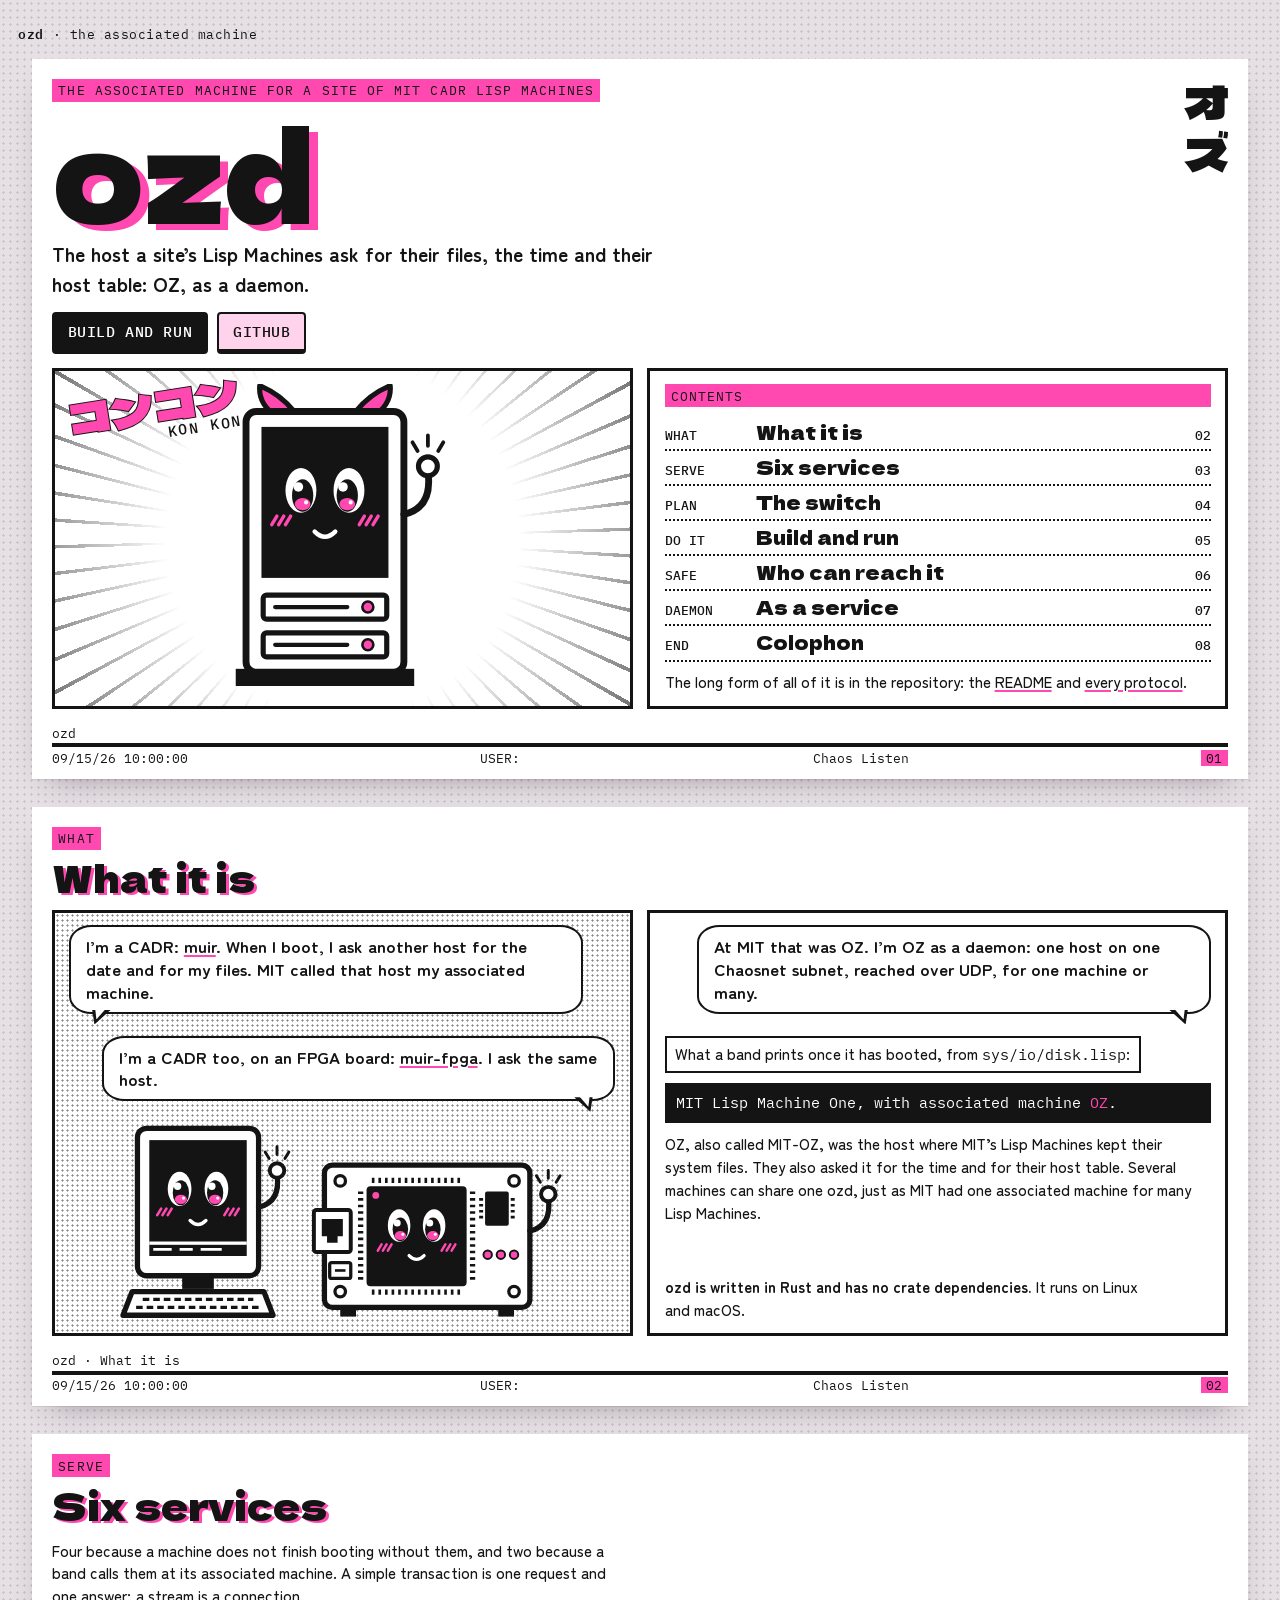
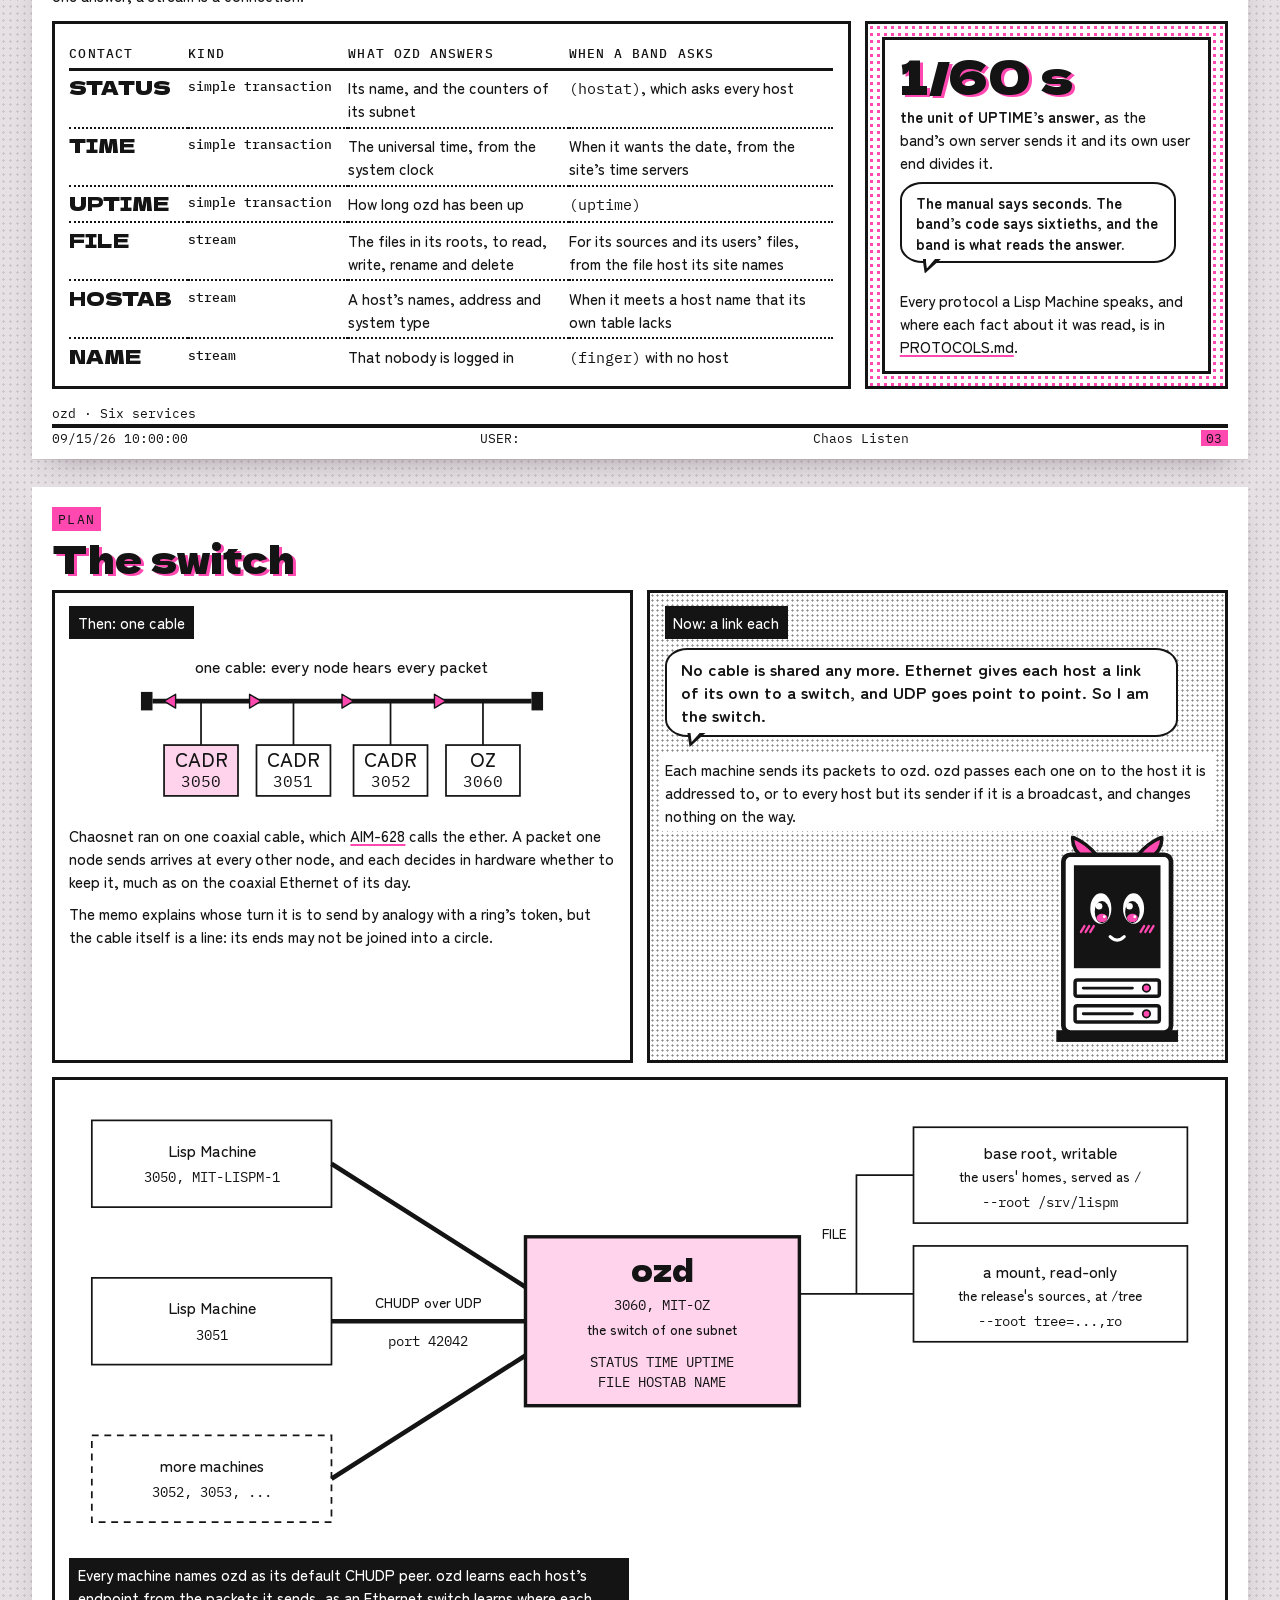
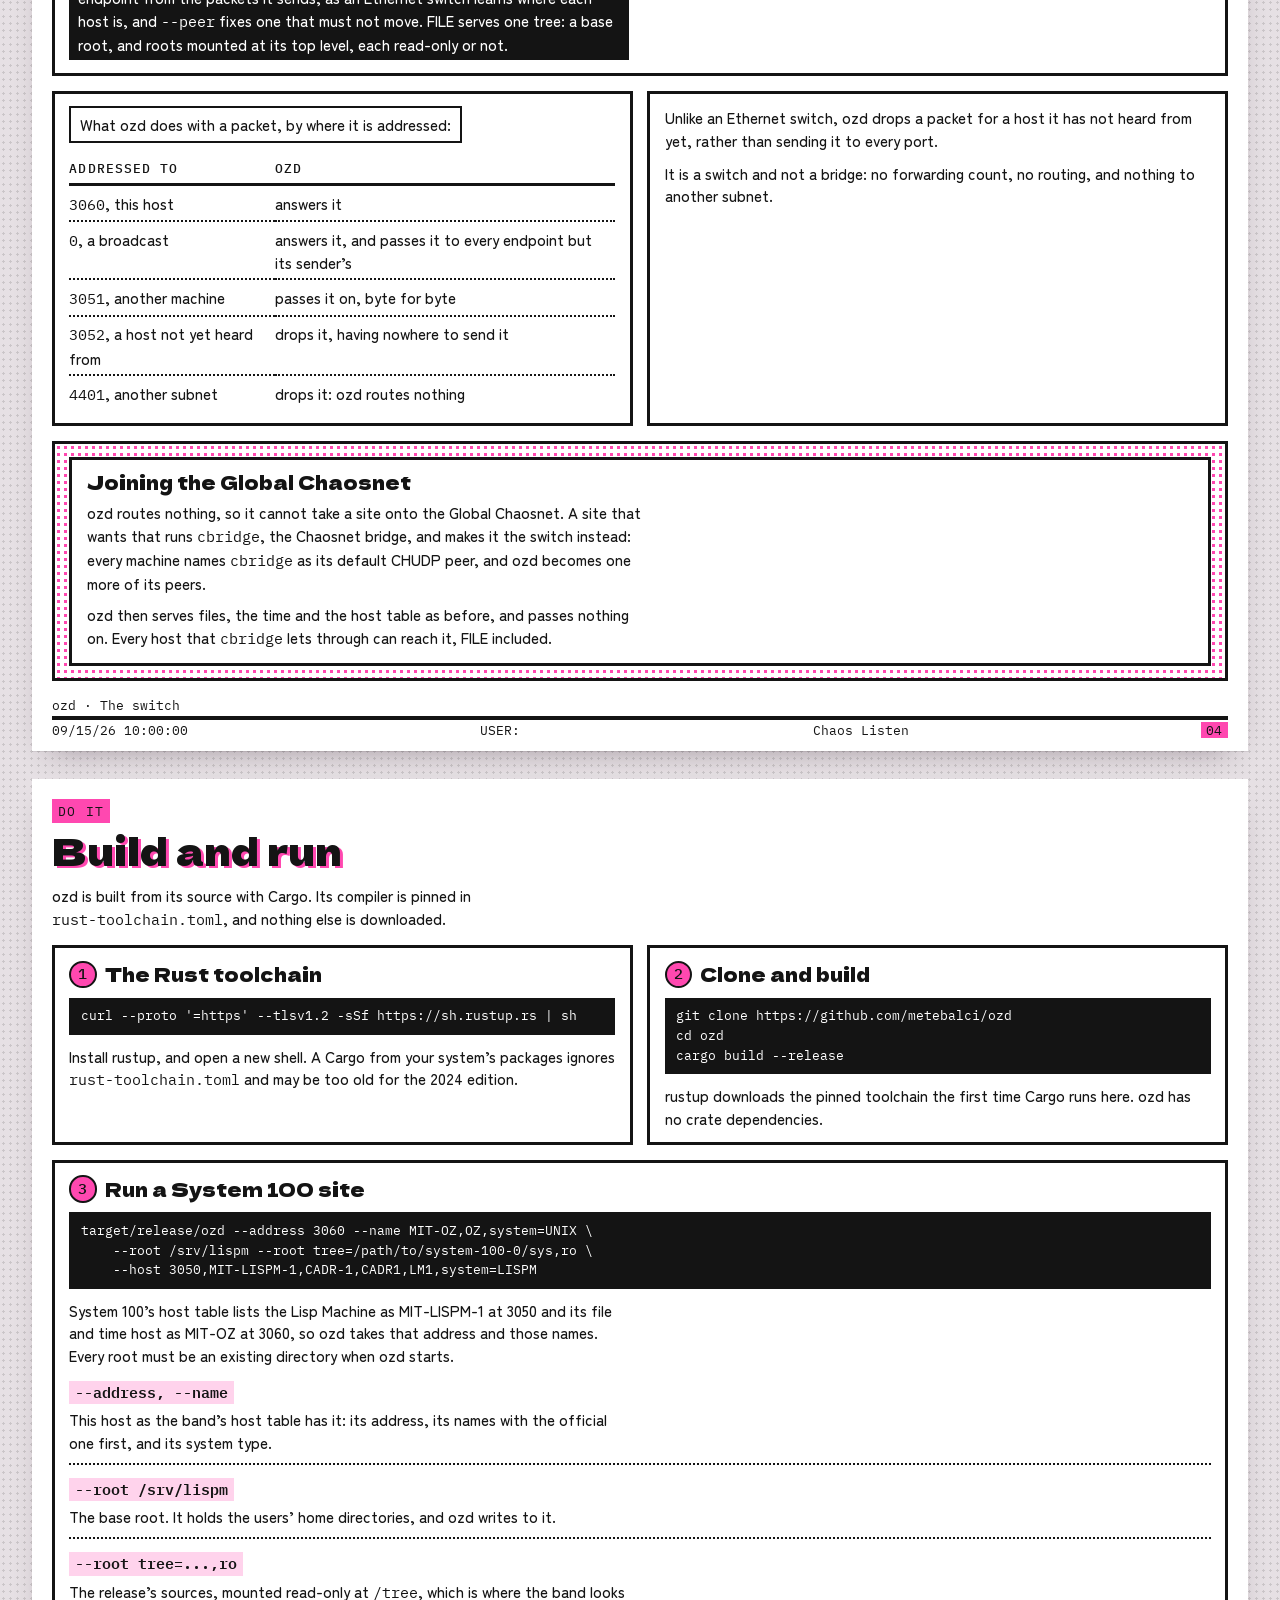
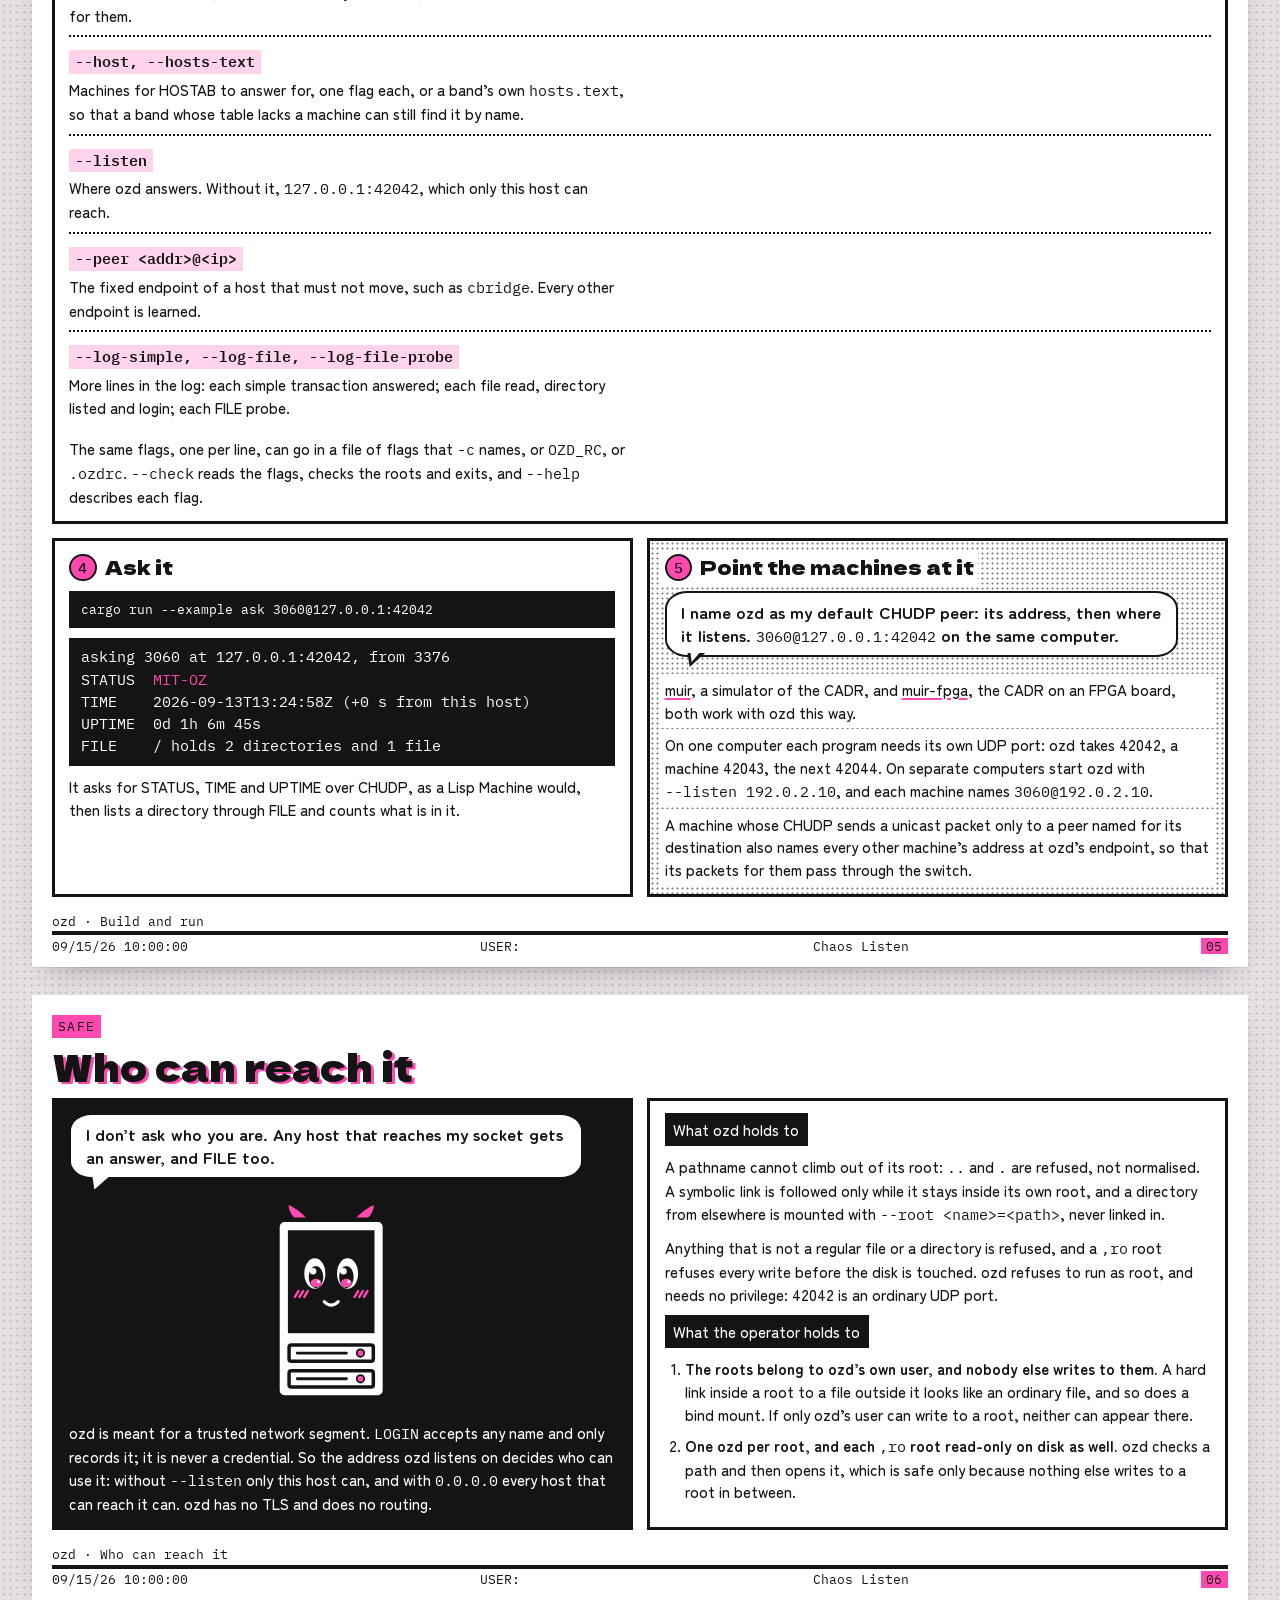
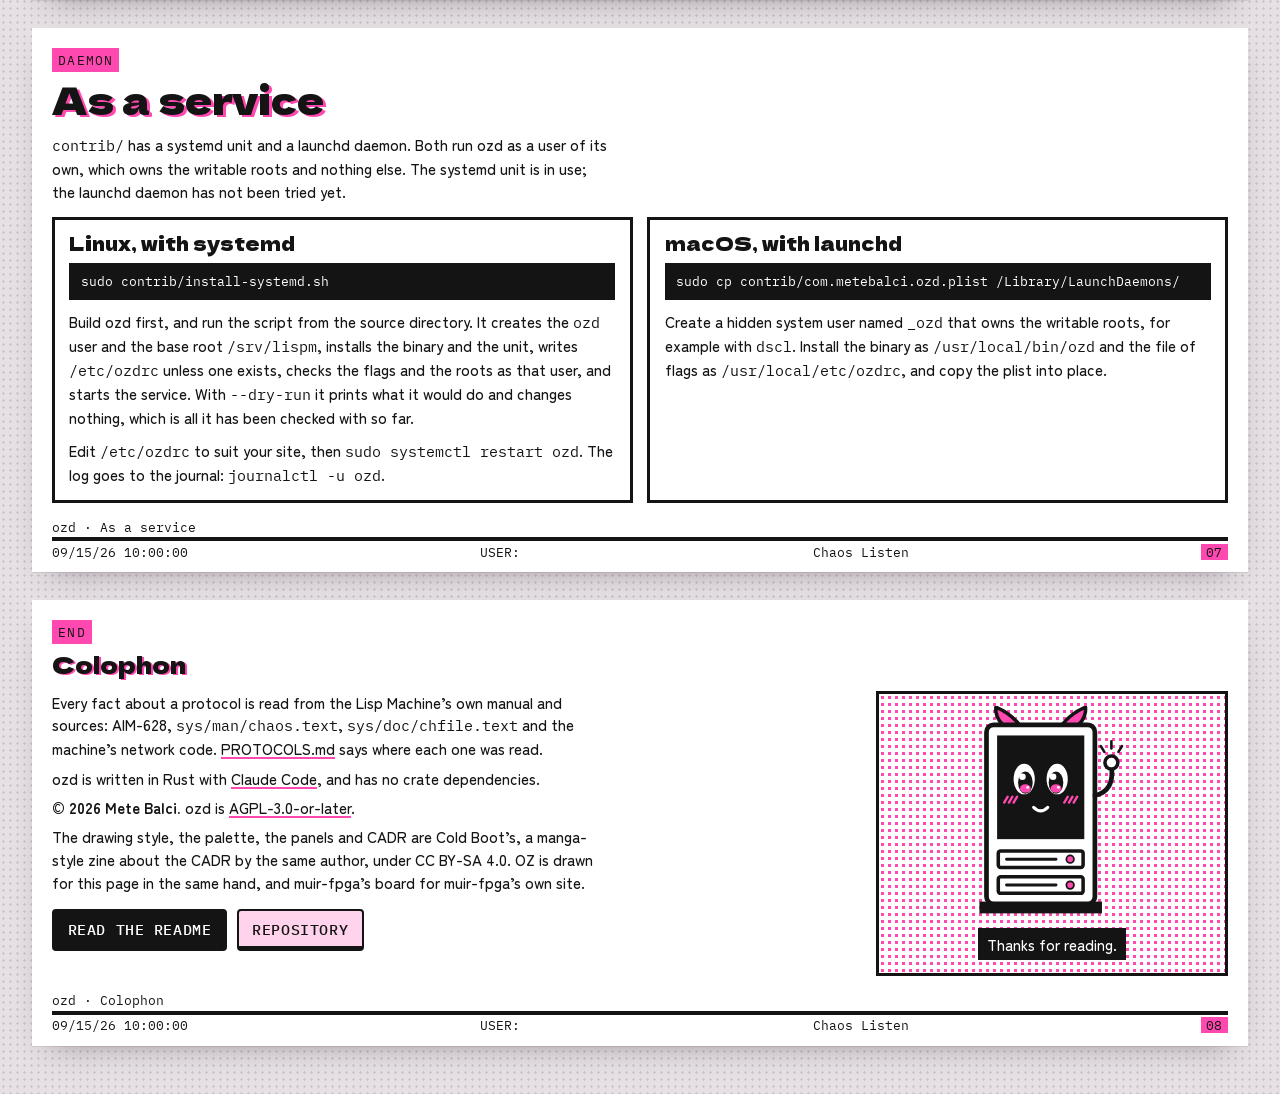
==== commit eb00c983: "The page and the README are reviewed before the site is published The credits say that only OZ is dr" ====
--- a/site/index.html
+++ b/site/index.html
@@ -63,8 +63,8 @@
     </g>
     <g id="oz-wave"><use href="#oz"/><use href="#arm-wave" y="12"/></g>
 
-    <!-- muir-fpga: the CADR on an FPGA board, drawn for this page in the
-         same hand. The chip wears CADR's face; the DDR3 beside it, the
+    <!-- muir-fpga: the CADR on an FPGA board, drawn in the same hand for
+         muir-fpga's own site. The chip wears CADR's face; the DDR3 beside it, the
          Ethernet jack and the microSD slot are the parts muir-fpga's README
          names on its Arty Z7-20, and the mounting holes and the lights are any
          development board's. -->
@@ -114,7 +114,7 @@
 
     <div class="panels two">
       <div class="panel focus center" style="min-height: 19rem;">
-        <div class="sfx" style="position:absolute; top:0.8rem; left:0.8rem; z-index:2;">コンコン<small>KON KON</small></div>
+        <div class="sfx" style="position:absolute; top:0.8rem; left:0.8rem; z-index:2;" aria-hidden="true">コンコン<small>KON KON</small></div>
         <svg class="chara" viewBox="0 0 140 180" style="width:44%;" role="img" aria-label="OZ, a cabinet with horns, waving at whoever knocked">
           <use href="#oz-wave"/>
         </svg>
@@ -186,7 +186,7 @@
         <div class="tablewrap">
           <table>
             <thead>
-              <tr><th>Contact</th><th>Kind</th><th>What ozd answers</th><th>When a band asks</th></tr>
+              <tr><th scope="col">Contact</th><th scope="col">Kind</th><th scope="col">What ozd answers</th><th scope="col">When a band asks</th></tr>
             </thead>
             <tbody>
               <tr><td class="contact">STATUS</td><td class="kind">simple transaction</td><td>Its name, and the counters of its subnet</td><td><code>(hostat)</code>, which asks every host</td></tr>
@@ -306,7 +306,7 @@
         <div class="tablewrap">
           <table style="min-width:24rem;">
             <thead>
-              <tr><th>Addressed to</th><th>ozd</th></tr>
+              <tr><th scope="col">Addressed to</th><th scope="col">ozd</th></tr>
             </thead>
             <tbody>
               <tr><td><code>3060</code>, this host</td><td>answers it</td></tr>
@@ -445,7 +445,7 @@
     <div class="panel bare">
       <span class="eyebrow">Daemon</span>
       <h2 class="title t-l">As a service</h2>
-      <p class="small" style="margin-top:0.4rem;"><code>contrib/</code> has a systemd unit and a launchd daemon. Both run ozd as a user of its own, which owns the writable roots and nothing else. Neither has been tried on its system yet.</p>
+      <p class="small" style="margin-top:0.4rem;"><code>contrib/</code> has a systemd unit and a launchd daemon. Both run ozd as a user of its own, which owns the writable roots and nothing else. The systemd unit is in use; the launchd daemon has not been tried yet.</p>
     </div>
 
     <div class="panels two">
@@ -481,7 +481,7 @@
         <p>Every fact about a protocol is read from the Lisp Machine&rsquo;s own manual and sources: AIM-628, <code>sys/man/chaos.text</code>, <code>sys/doc/chfile.text</code> and the machine&rsquo;s network code. <a href="https://github.com/metebalci/ozd/blob/main/PROTOCOLS.md">PROTOCOLS.md</a> says where each one was read.</p>
         <p>ozd is written in Rust with <a href="https://claude.com/claude-code">Claude Code</a>, and has no crate dependencies.</p>
         <p><b>&copy; 2026 Mete Balci.</b> ozd is <a href="https://www.gnu.org/licenses/agpl-3.0.html">AGPL-3.0-or-later</a>.</p>
-        <p>The drawing style, the palette, the panels and CADR are Cold Boot&rsquo;s, a manga-style zine about the CADR by the same author, under CC BY-SA 4.0. OZ and muir-fpga&rsquo;s board are drawn for this page in the same hand.</p>
+        <p>The drawing style, the palette, the panels and CADR are Cold Boot&rsquo;s, a manga-style zine about the CADR by the same author, under CC BY-SA 4.0. OZ is drawn for this page in the same hand, and muir-fpga&rsquo;s board for muir-fpga&rsquo;s own site.</p>
         <div class="actions" style="margin-top:0.6rem;">
           <a class="key" href="https://github.com/metebalci/ozd#readme">Read the README</a>
           <a class="key lm" href="https://github.com/metebalci/ozd">Repository</a>
--- a/site/style.css
+++ b/site/style.css
@@ -172,7 +172,6 @@
 
 .panels { display: grid; gap: 0.9rem; }
 .two { grid-template-columns: repeat(2, minmax(0, 1fr)); }
-.three { grid-template-columns: repeat(3, minmax(0, 1fr)); }
 .wide { grid-column: 1 / -1; }
 /* Uneven splits, as classes rather than inline styles: an inline style would
    outrank the narrow-screen rule below and keep two columns on a phone. */
@@ -328,7 +327,6 @@
 @media (min-width: 52rem) { .vertical { font-size: var(--fs-numeral); } }
 
 .small { font-size: var(--fs-small); max-width: var(--measure); }
-.mono { font-family: var(--mono); }
 .lede { font-size: var(--fs-lede); font-weight: 700; max-width: 40rem; }
 .push { margin-top: auto; }
 
@@ -479,9 +477,6 @@
 .d-dash { fill: none; stroke: currentColor; stroke-width: 1.5; stroke-dasharray: 6 5; }
 .d-line { fill: none; stroke: currentColor; stroke-width: 1.5; }
 .d-wire { fill: none; stroke: currentColor; stroke-width: 4; }
-/* A ring round part of the picture, saying that what is inside it is there
-   only under a condition the label gives. */
-.d-ring { fill: none; stroke: currentColor; stroke-width: 1; opacity: .4; stroke-dasharray: 2 4; }
 .d-t { font: 500 14px var(--voice); fill: currentColor; }
 .d-s { font: 500 12px var(--voice); fill: currentColor; }
 .d-n { font: 400 12px var(--mono); fill: currentColor; }
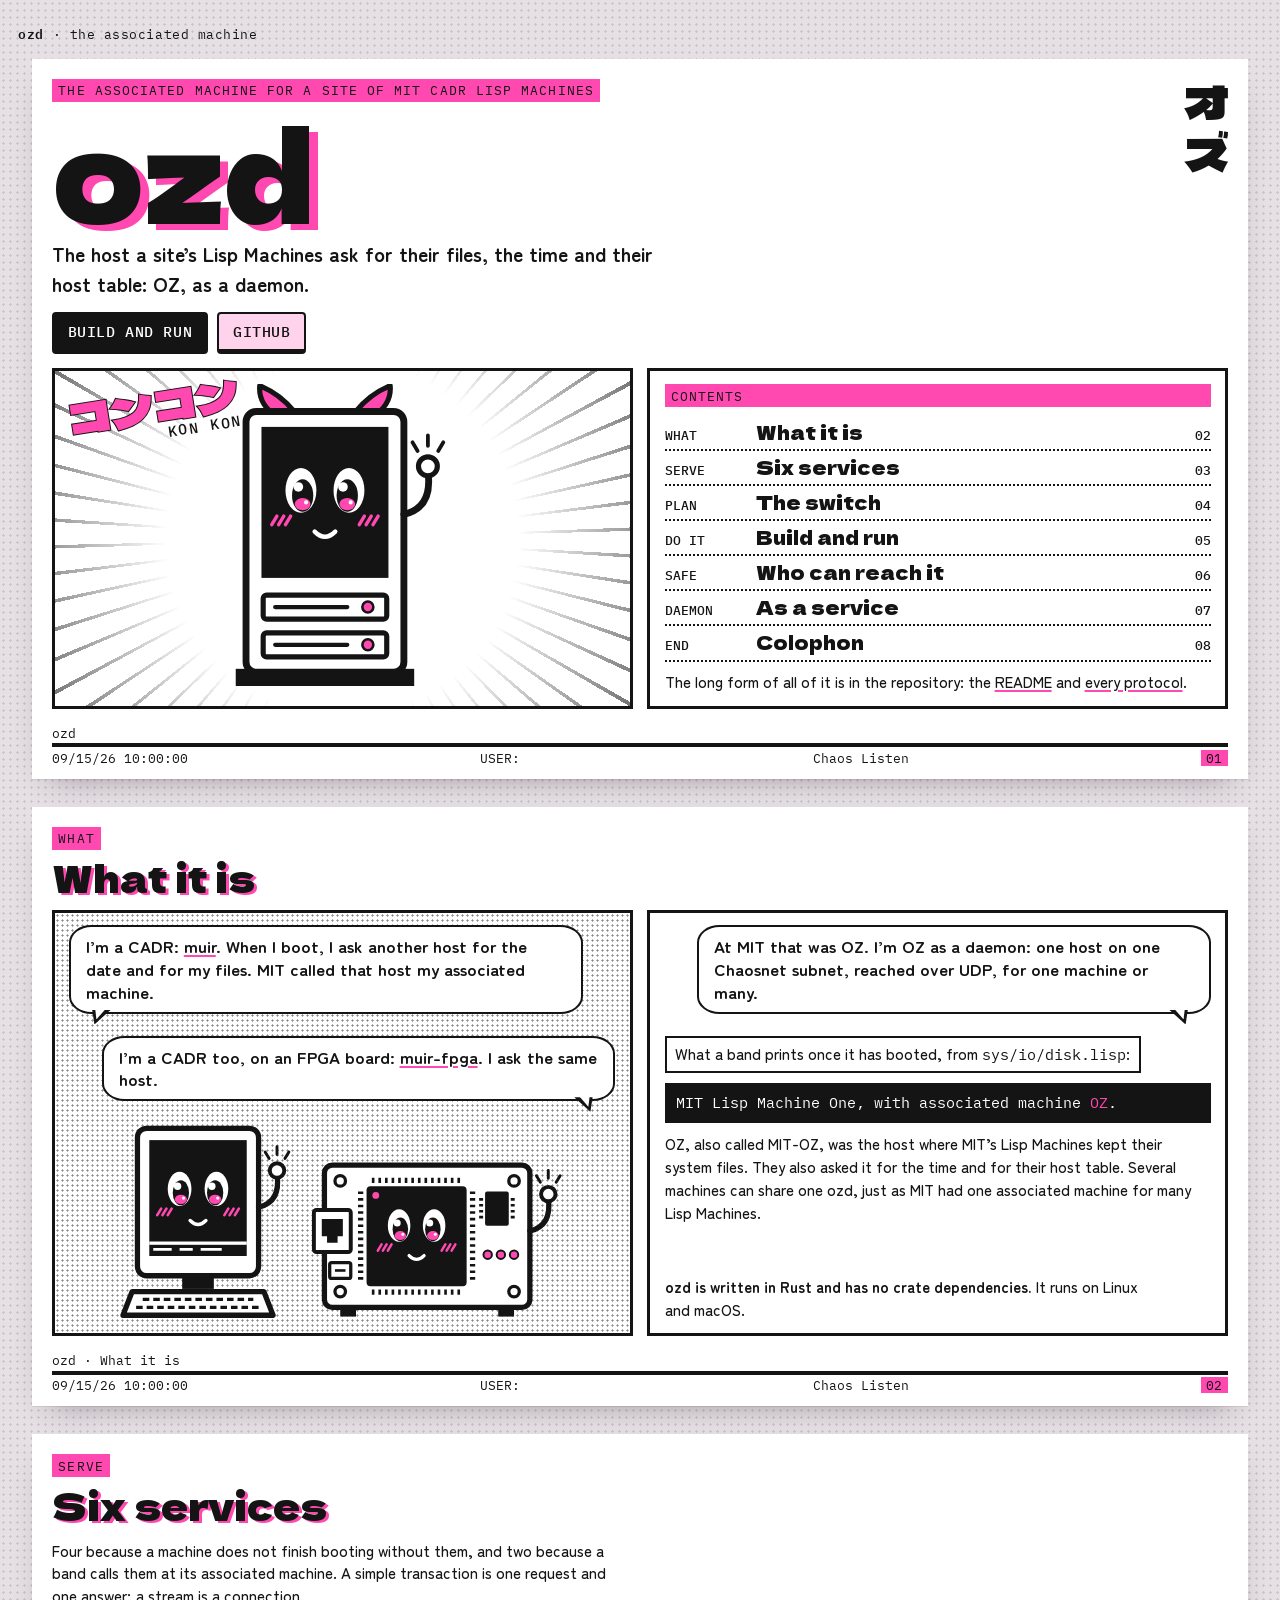
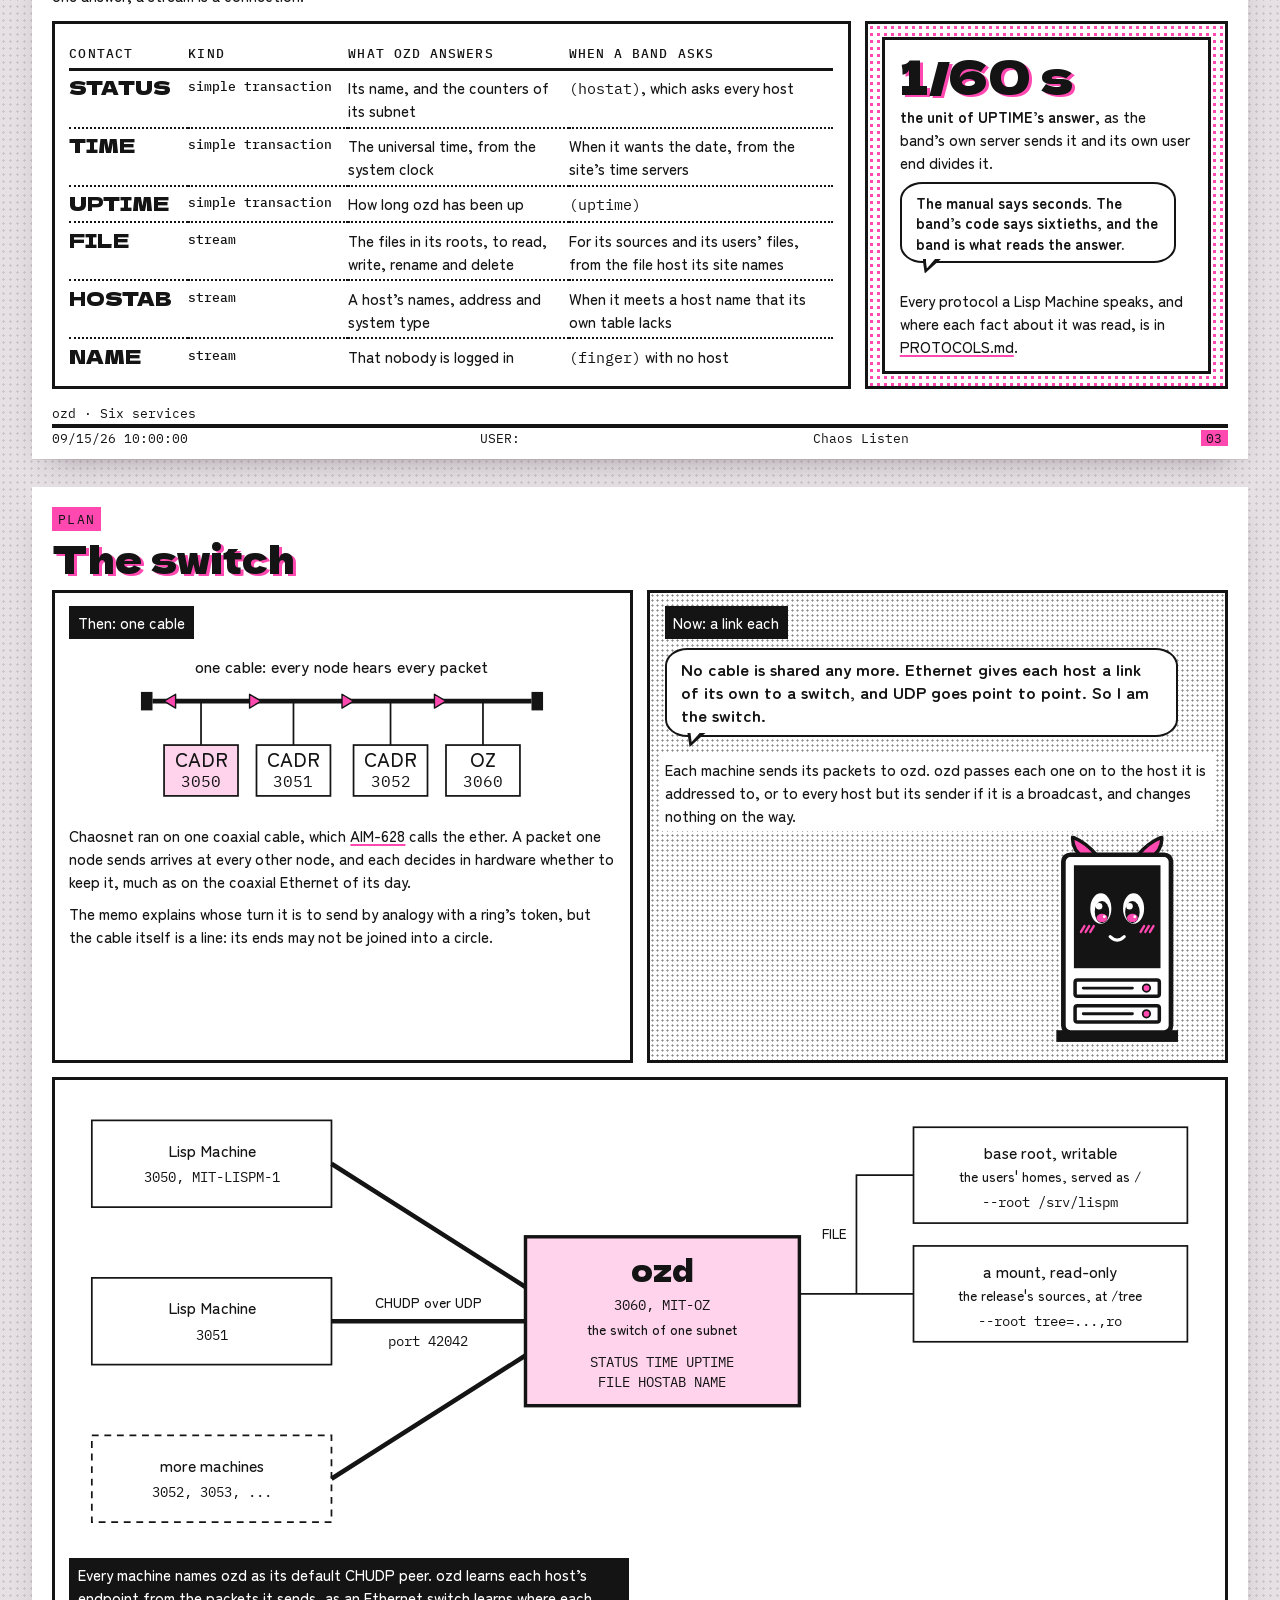
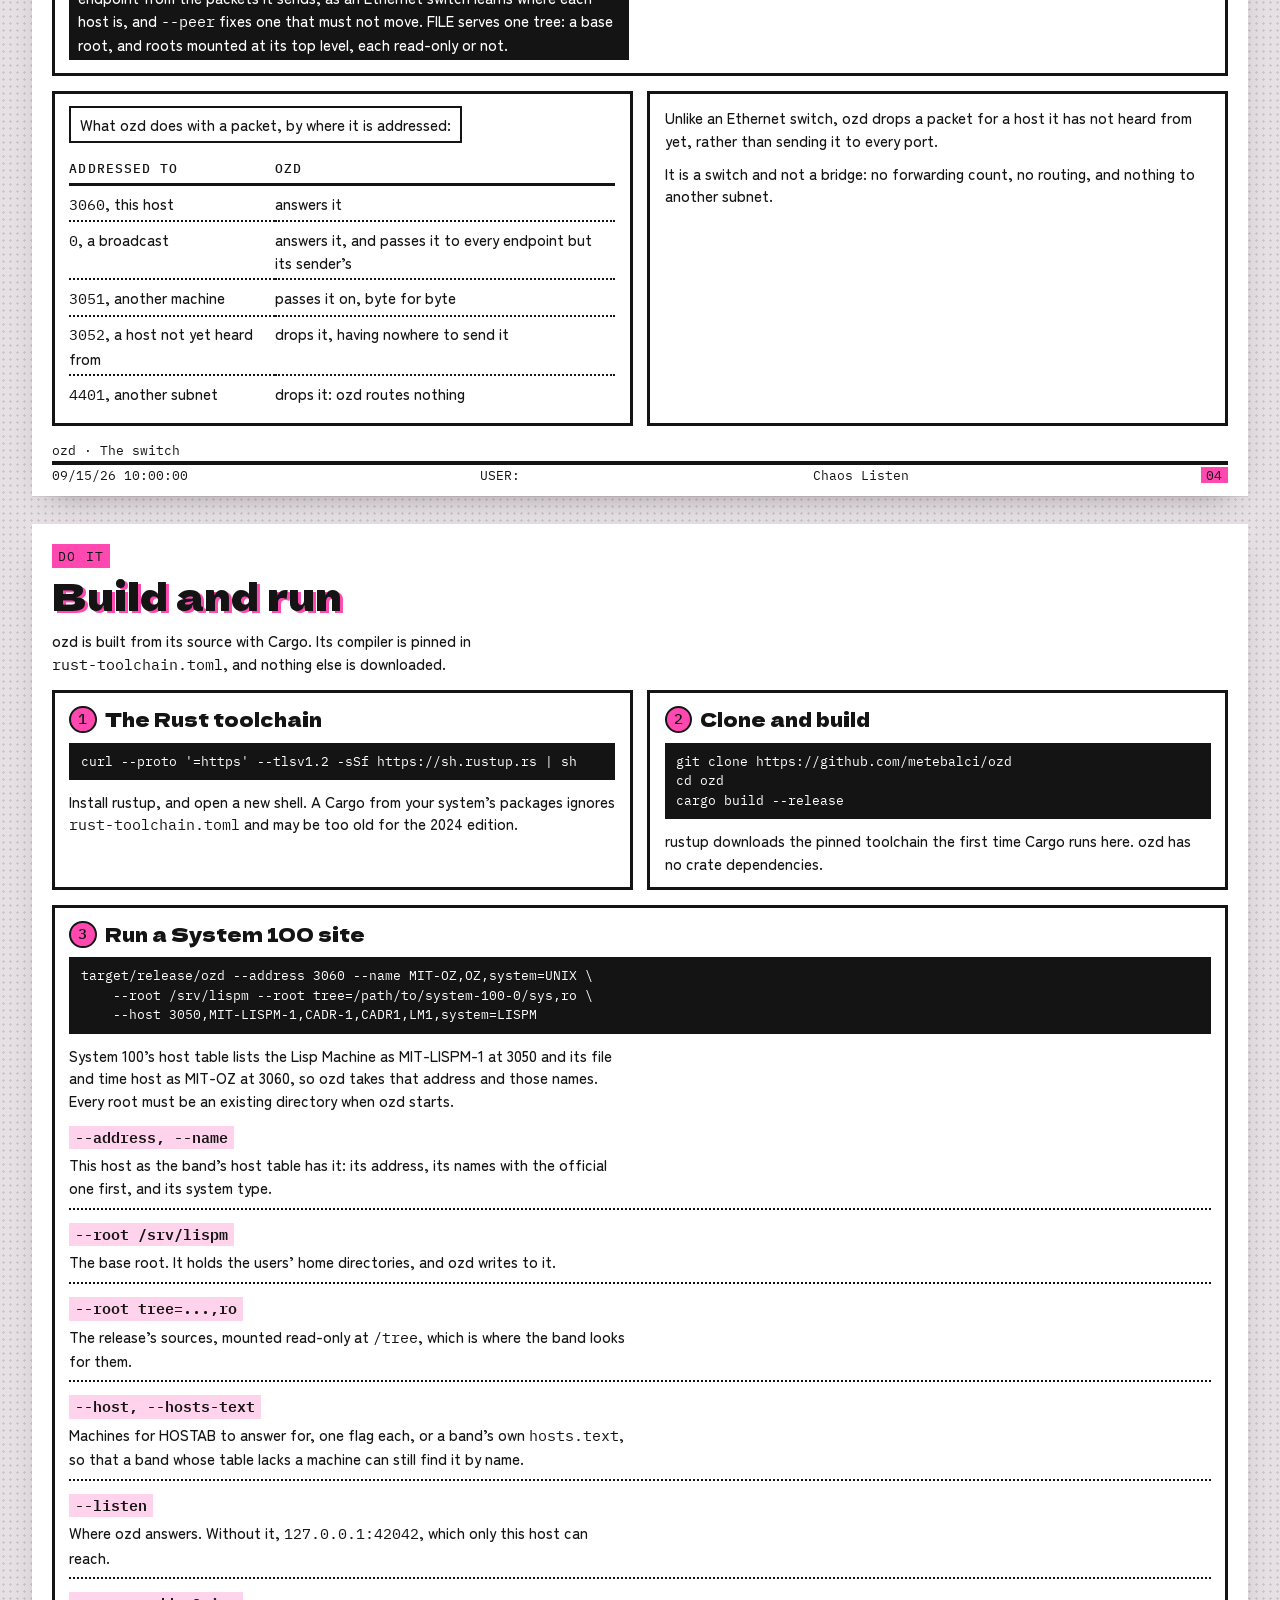
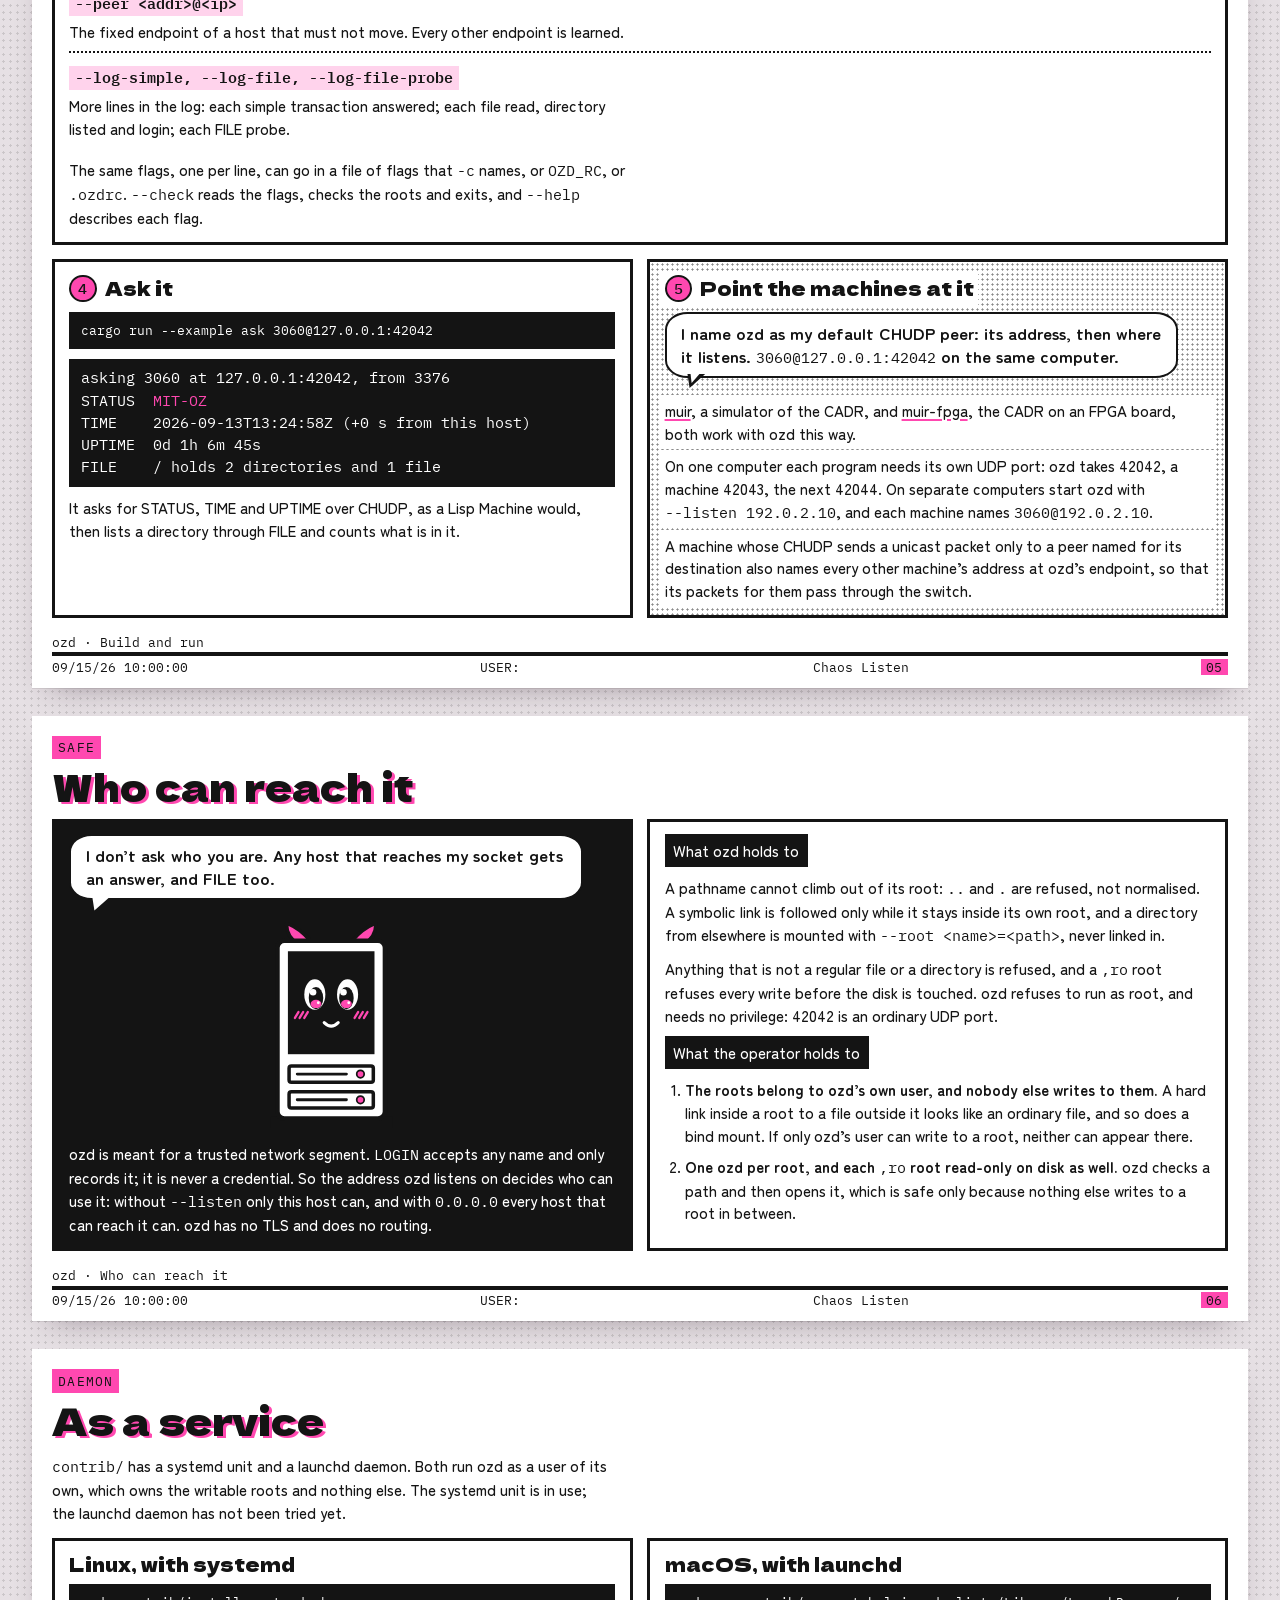
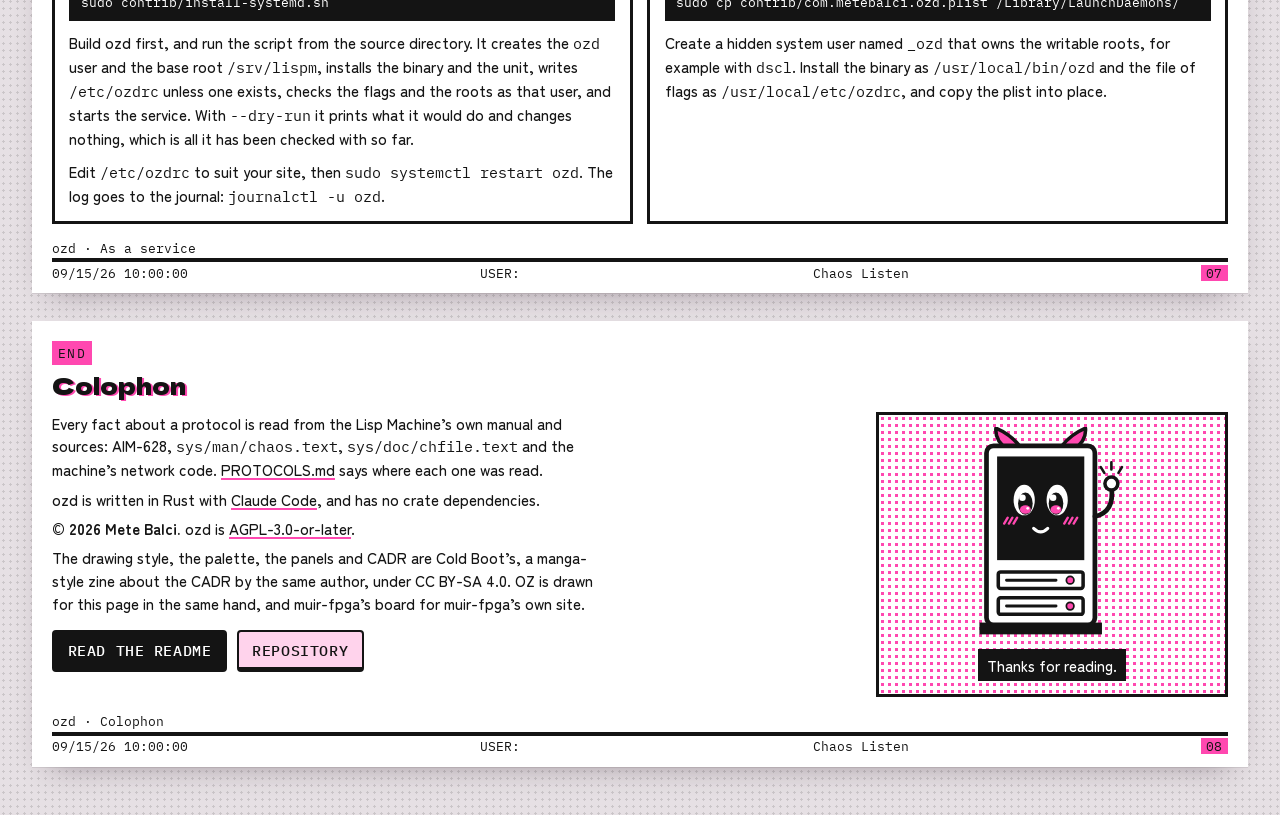
==== commit f17d69cd: "The page says nothing of the Global Chaosnet for now A run against cbridge on 2026-09-15 found that " ====
--- a/site/index.html
+++ b/site/index.html
@@ -325,14 +325,6 @@
       </div>
     </div>
 
-    <div class="panel tone-pink">
-      <div class="panel" style="gap:0.5rem;">
-        <div class="step-head"><h3>Joining the Global Chaosnet</h3></div>
-        <p class="small">ozd routes nothing, so it cannot take a site onto the Global Chaosnet. A site that wants that runs <code>cbridge</code>, the Chaosnet bridge, and makes it the switch instead: every machine names <code>cbridge</code> as its default CHUDP peer, and ozd becomes one more of its peers.</p>
-        <p class="small">ozd then serves files, the time and the host table as before, and passes nothing on. Every host that <code>cbridge</code> lets through can reach it, FILE included.</p>
-      </div>
-    </div>
-
     <footer class="wholine">
       <div class="label">ozd &middot; The switch</div>
       <div class="bar"><span>09/15/26 10:00:00</span><span>USER:</span><span>Chaos Listen</span><span>04</span></div>
@@ -374,7 +366,7 @@
           <div><dt>--root tree=...,ro</dt><dd>The release&rsquo;s sources, mounted read-only at <code>/tree</code>, which is where the band looks for them.</dd></div>
           <div><dt>--host, --hosts-text</dt><dd>Machines for HOSTAB to answer for, one flag each, or a band&rsquo;s own <code>hosts.text</code>, so that a band whose table lacks a machine can still find it by name.</dd></div>
           <div><dt>--listen</dt><dd>Where ozd answers. Without it, <code>127.0.0.1:42042</code>, which only this host can reach.</dd></div>
-          <div><dt>--peer &lt;addr&gt;@&lt;ip&gt;</dt><dd>The fixed endpoint of a host that must not move, such as <code>cbridge</code>. Every other endpoint is learned.</dd></div>
+          <div><dt>--peer &lt;addr&gt;@&lt;ip&gt;</dt><dd>The fixed endpoint of a host that must not move. Every other endpoint is learned.</dd></div>
           <div><dt>--log-simple, --log-file, --log-file-probe</dt><dd>More lines in the log: each simple transaction answered; each file read, directory listed and login; each FILE probe.</dd></div>
         </dl>
         <p class="small">The same flags, one per line, can go in a file of flags that <code>-c</code> names, or <code>OZD_RC</code>, or <code>.ozdrc</code>. <code>--check</code> reads the flags, checks the roots and exits, and <code>--help</code> describes each flag.</p>
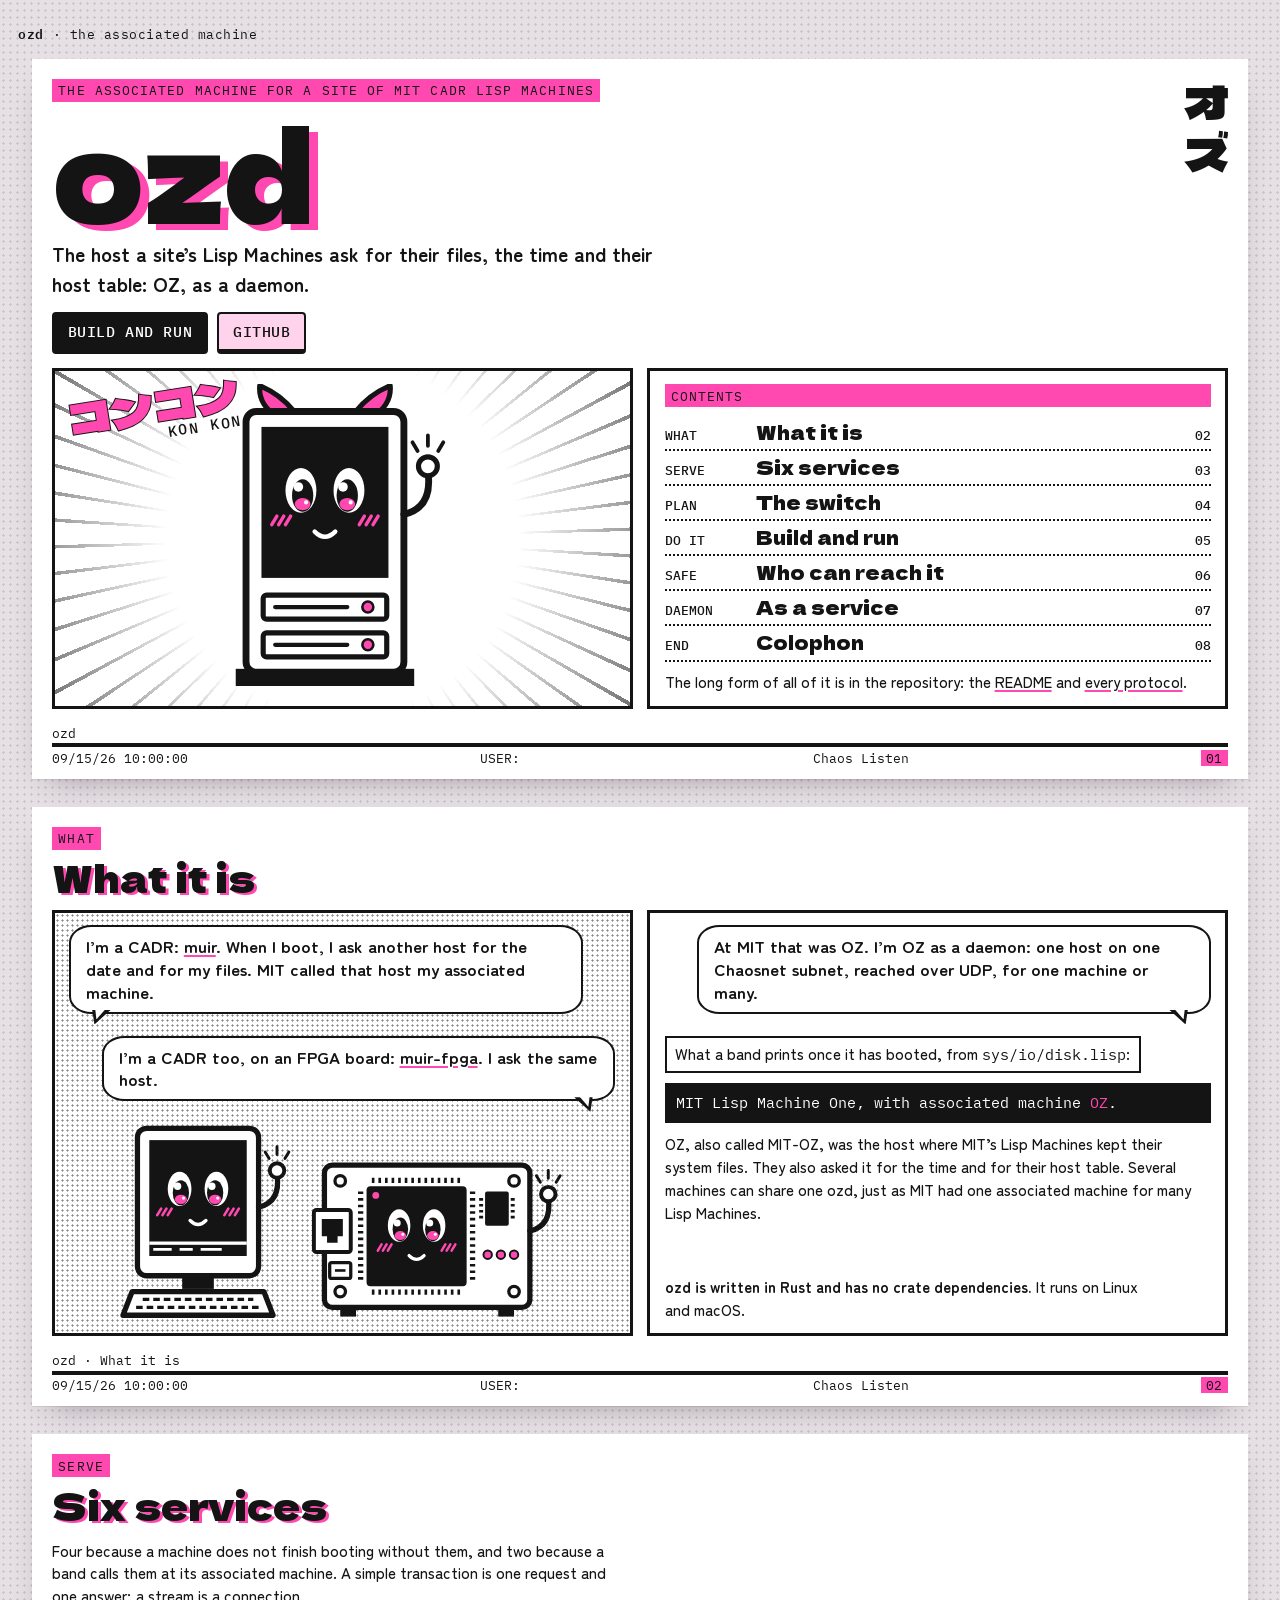
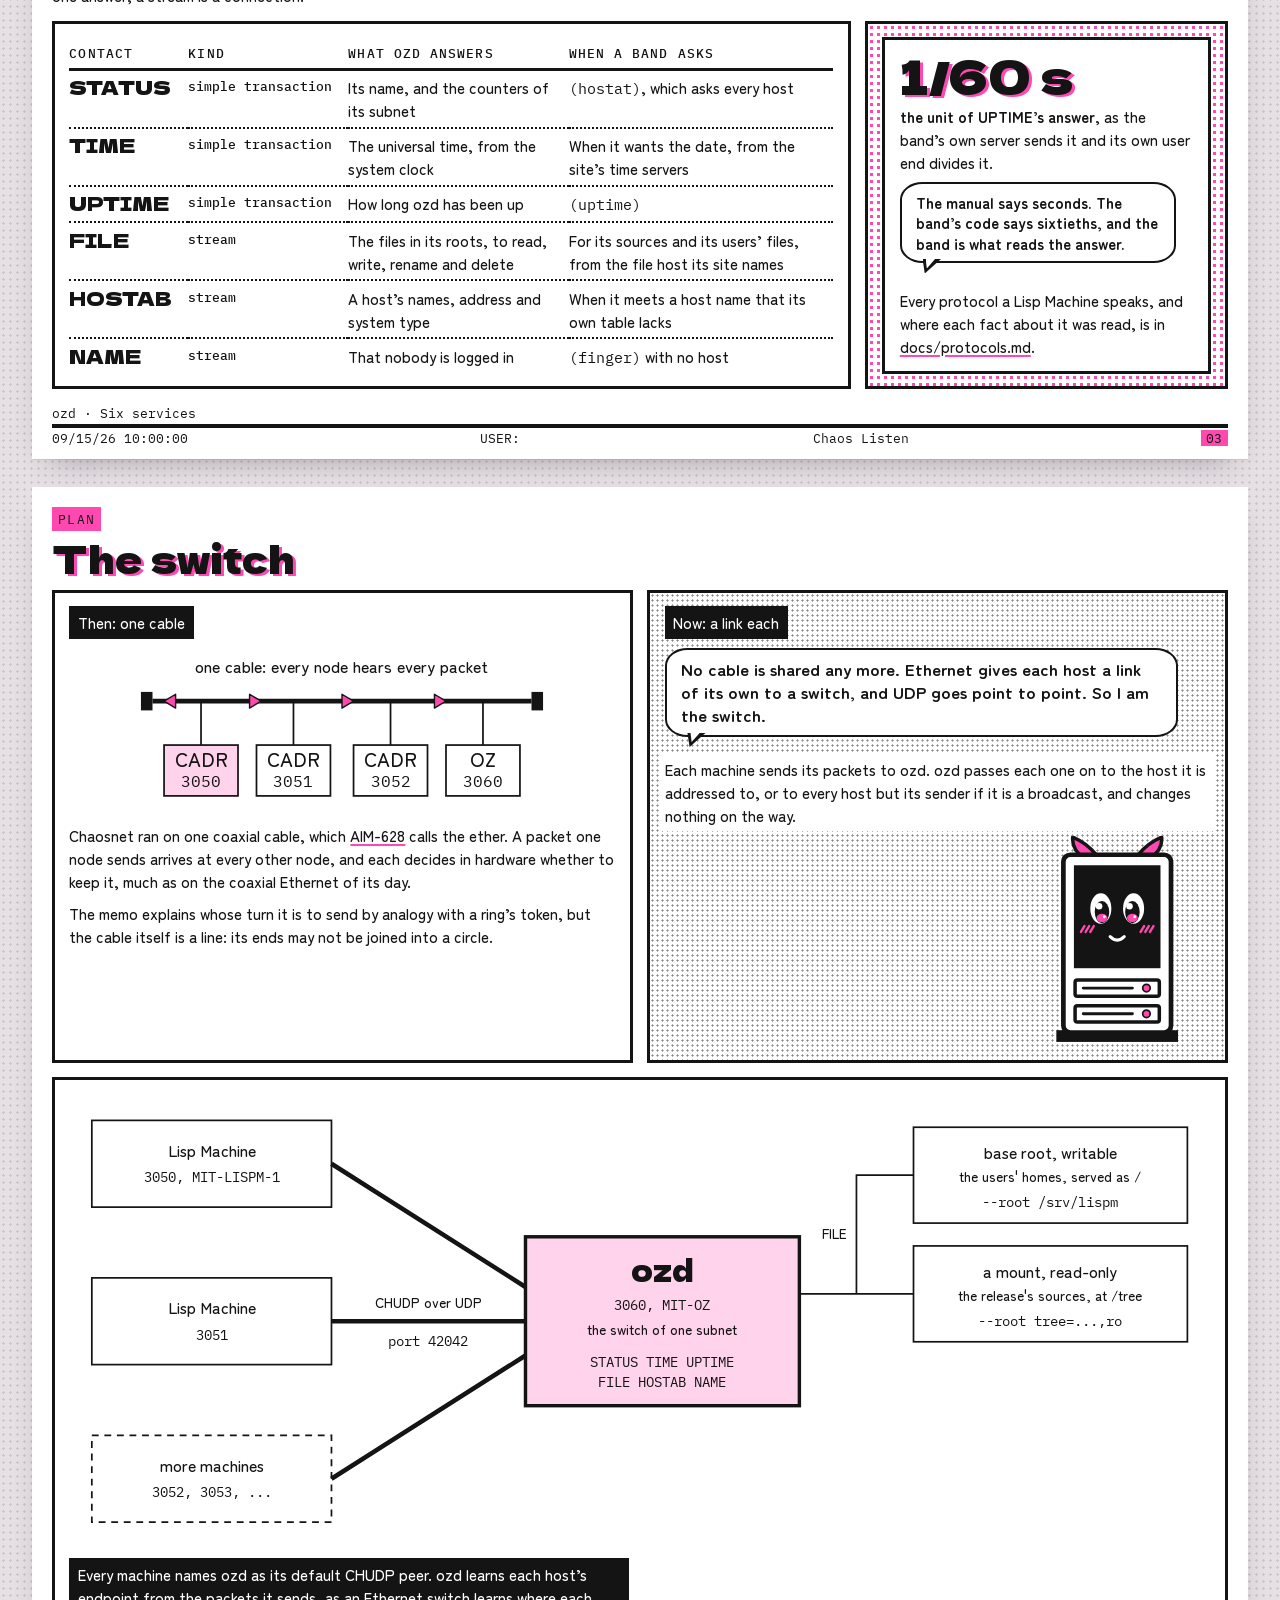
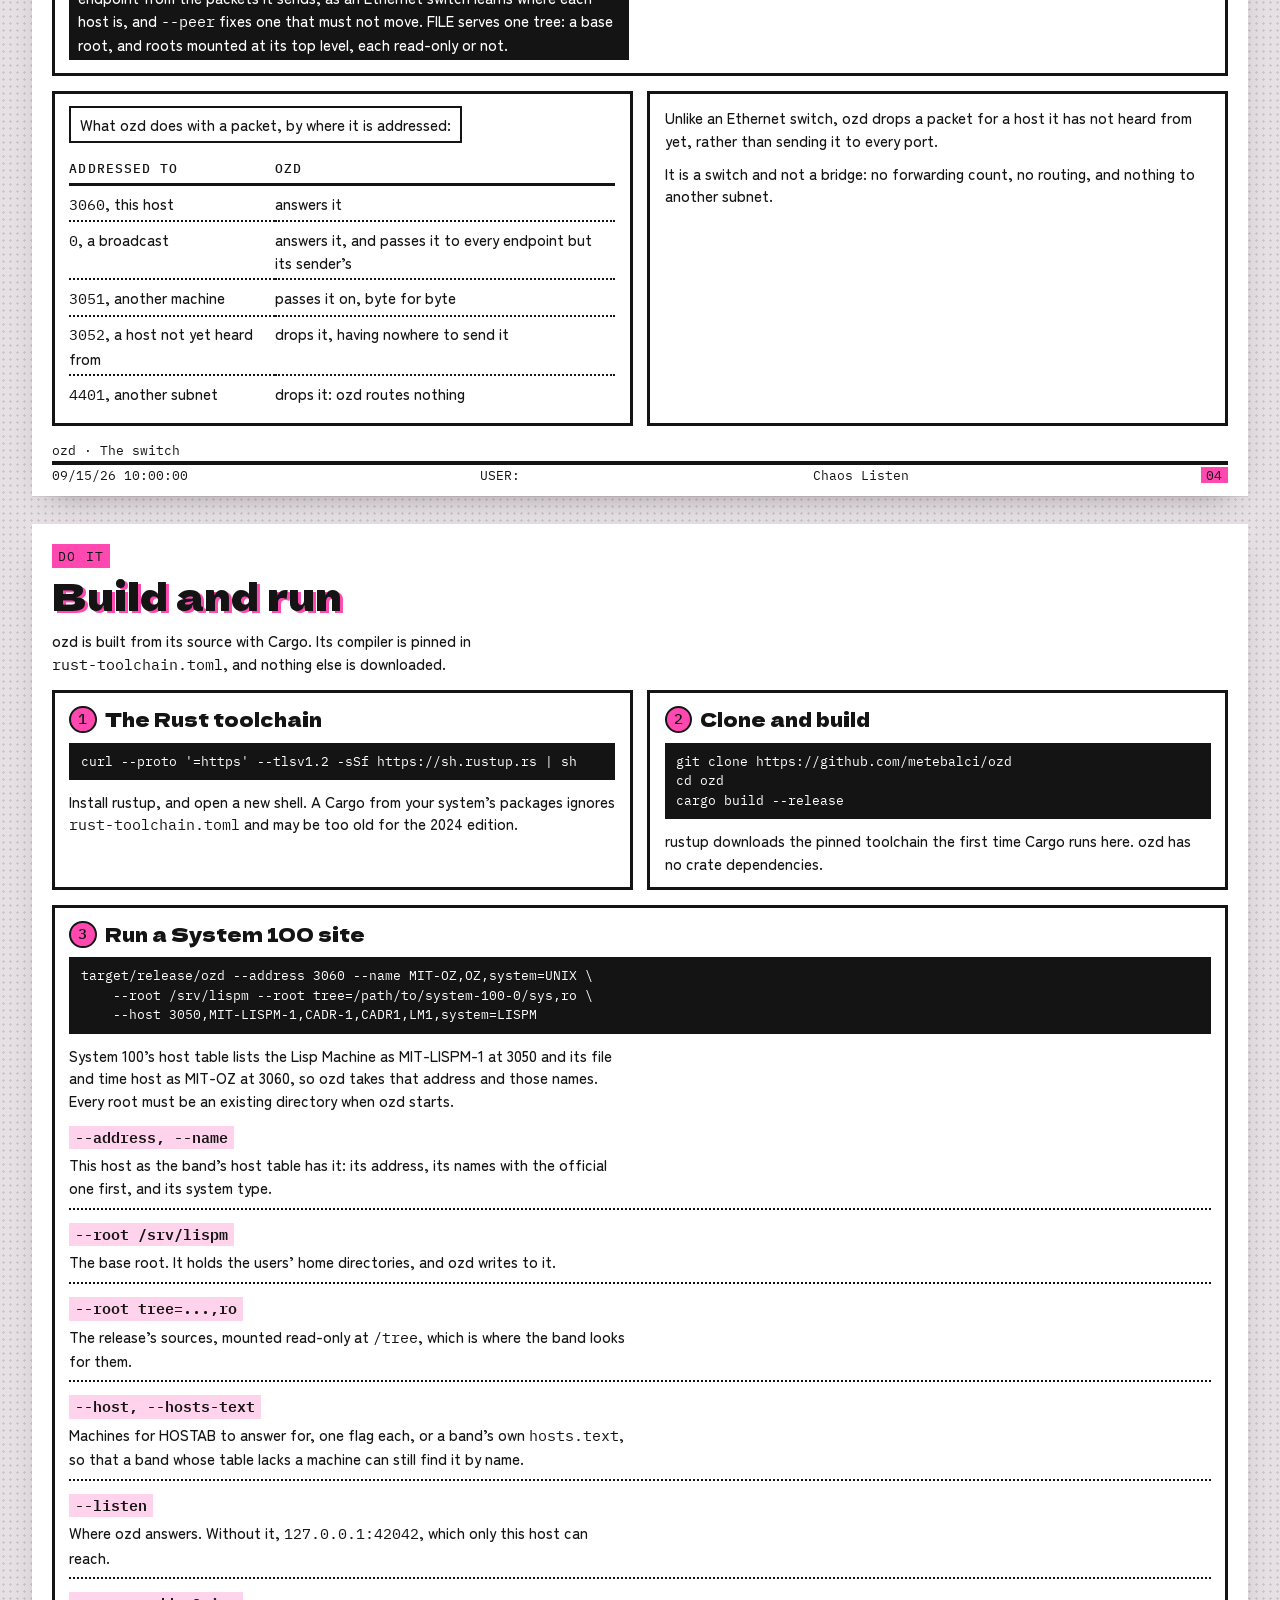
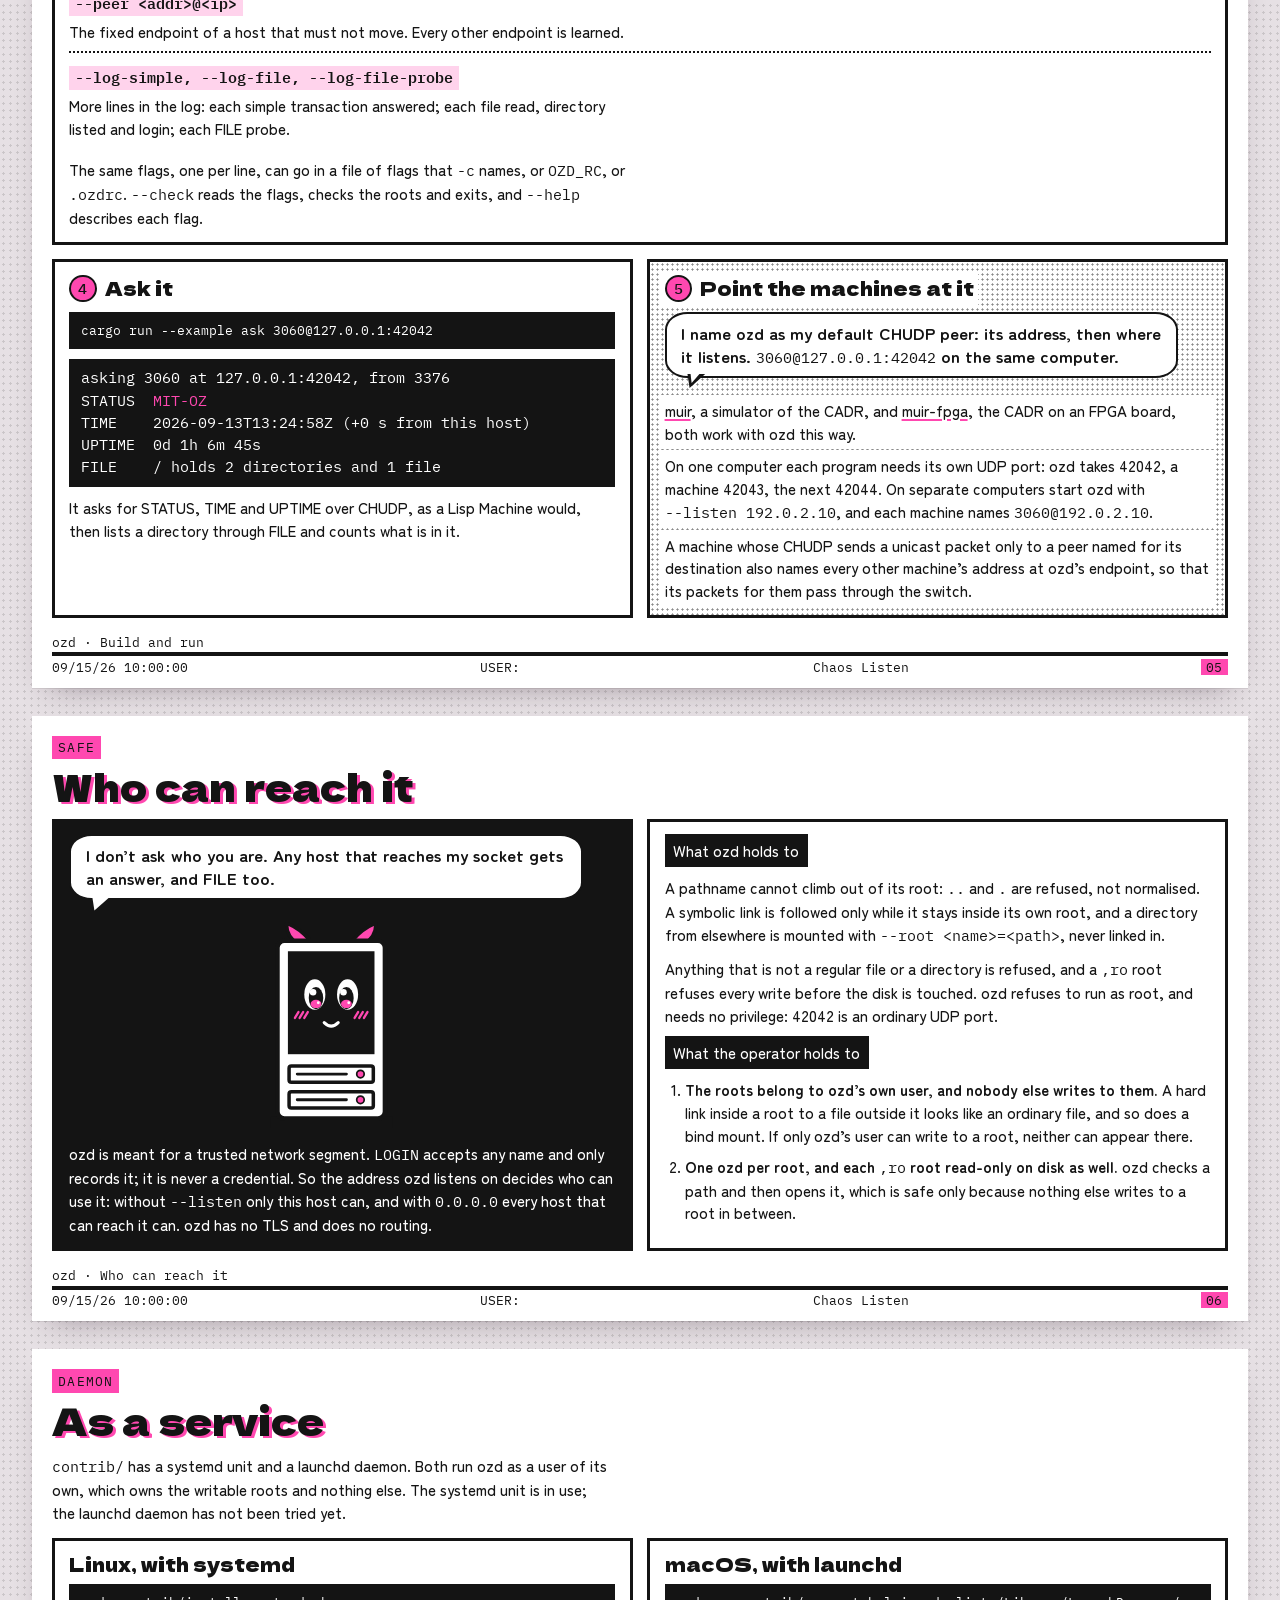
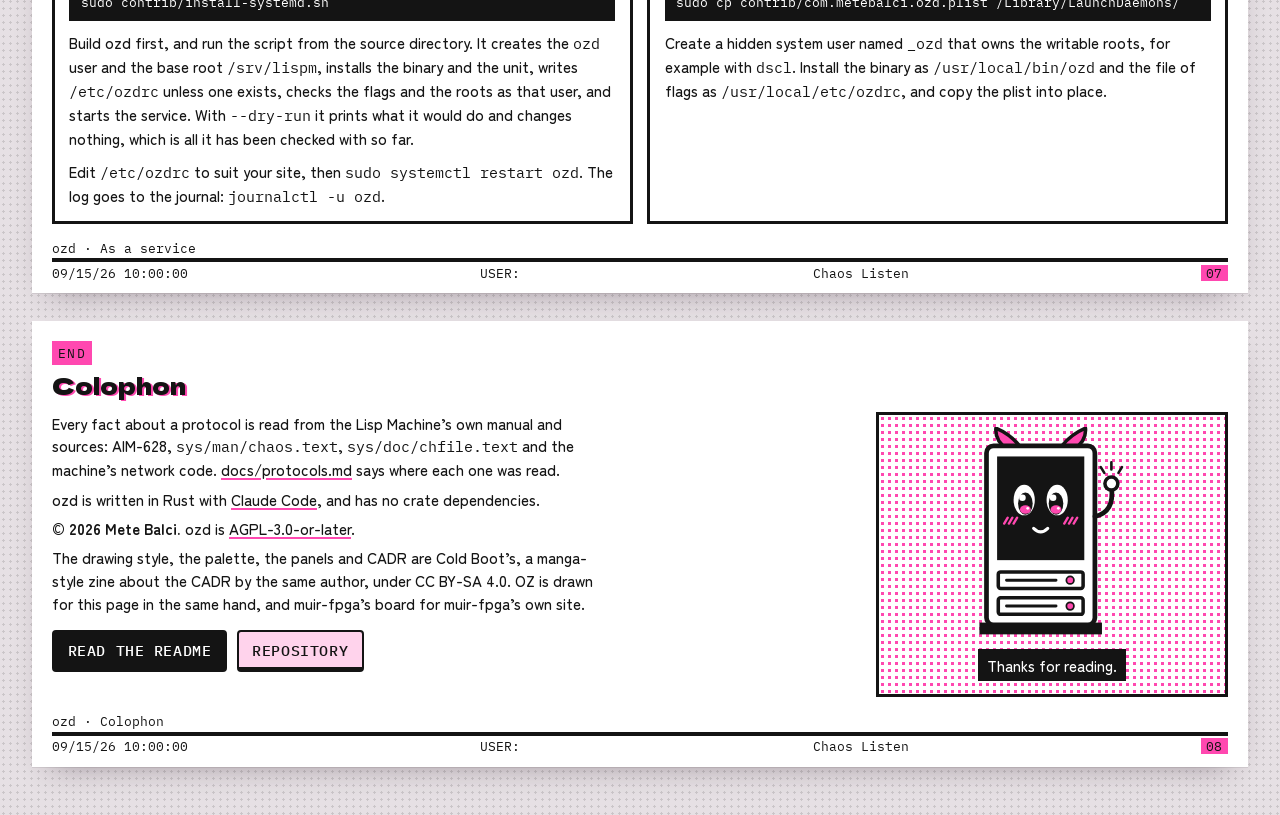
==== commit 666723e0: "The design and the protocols live in docs/, beside chudp.md DESIGN.md is docs/design.md and PROTOCOL" ====
--- a/site/index.html
+++ b/site/index.html
@@ -131,7 +131,7 @@
           <li><a href="#service"><span class="tag">DAEMON</span><span class="nm">As a service</span><span class="no">07</span></a></li>
           <li><a href="#colophon"><span class="tag">END</span><span class="nm">Colophon</span><span class="no">08</span></a></li>
         </ol>
-        <p class="small push">The long form of all of it is in the repository: the <a href="https://github.com/metebalci/ozd#readme">README</a> and <a href="https://github.com/metebalci/ozd/blob/main/PROTOCOLS.md">every protocol</a>.</p>
+        <p class="small push">The long form of all of it is in the repository: the <a href="https://github.com/metebalci/ozd#readme">README</a> and <a href="https://github.com/metebalci/ozd/blob/main/docs/protocols.md">every protocol</a>.</p>
       </nav>
     </div>
 
@@ -205,7 +205,7 @@
           <p class="big-number">1/60&nbsp;s</p>
           <p class="small"><b>the unit of UPTIME&rsquo;s answer</b>, as the band&rsquo;s own server sends it and its own user end divides it.</p>
           <p class="say quiet">The manual says seconds. The band&rsquo;s code says sixtieths, and the band is what reads the answer.</p>
-          <p class="small push">Every protocol a Lisp Machine speaks, and where each fact about it was read, is in <a href="https://github.com/metebalci/ozd/blob/main/PROTOCOLS.md">PROTOCOLS.md</a>.</p>
+          <p class="small push">Every protocol a Lisp Machine speaks, and where each fact about it was read, is in <a href="https://github.com/metebalci/ozd/blob/main/docs/protocols.md">docs/protocols.md</a>.</p>
         </div>
       </div>
     </div>
@@ -470,7 +470,7 @@
 
     <div class="panels two end-split">
       <div class="colophon">
-        <p>Every fact about a protocol is read from the Lisp Machine&rsquo;s own manual and sources: AIM-628, <code>sys/man/chaos.text</code>, <code>sys/doc/chfile.text</code> and the machine&rsquo;s network code. <a href="https://github.com/metebalci/ozd/blob/main/PROTOCOLS.md">PROTOCOLS.md</a> says where each one was read.</p>
+        <p>Every fact about a protocol is read from the Lisp Machine&rsquo;s own manual and sources: AIM-628, <code>sys/man/chaos.text</code>, <code>sys/doc/chfile.text</code> and the machine&rsquo;s network code. <a href="https://github.com/metebalci/ozd/blob/main/docs/protocols.md">docs/protocols.md</a> says where each one was read.</p>
         <p>ozd is written in Rust with <a href="https://claude.com/claude-code">Claude Code</a>, and has no crate dependencies.</p>
         <p><b>&copy; 2026 Mete Balci.</b> ozd is <a href="https://www.gnu.org/licenses/agpl-3.0.html">AGPL-3.0-or-later</a>.</p>
         <p>The drawing style, the palette, the panels and CADR are Cold Boot&rsquo;s, a manga-style zine about the CADR by the same author, under CC BY-SA 4.0. OZ is drawn for this page in the same hand, and muir-fpga&rsquo;s board for muir-fpga&rsquo;s own site.</p>
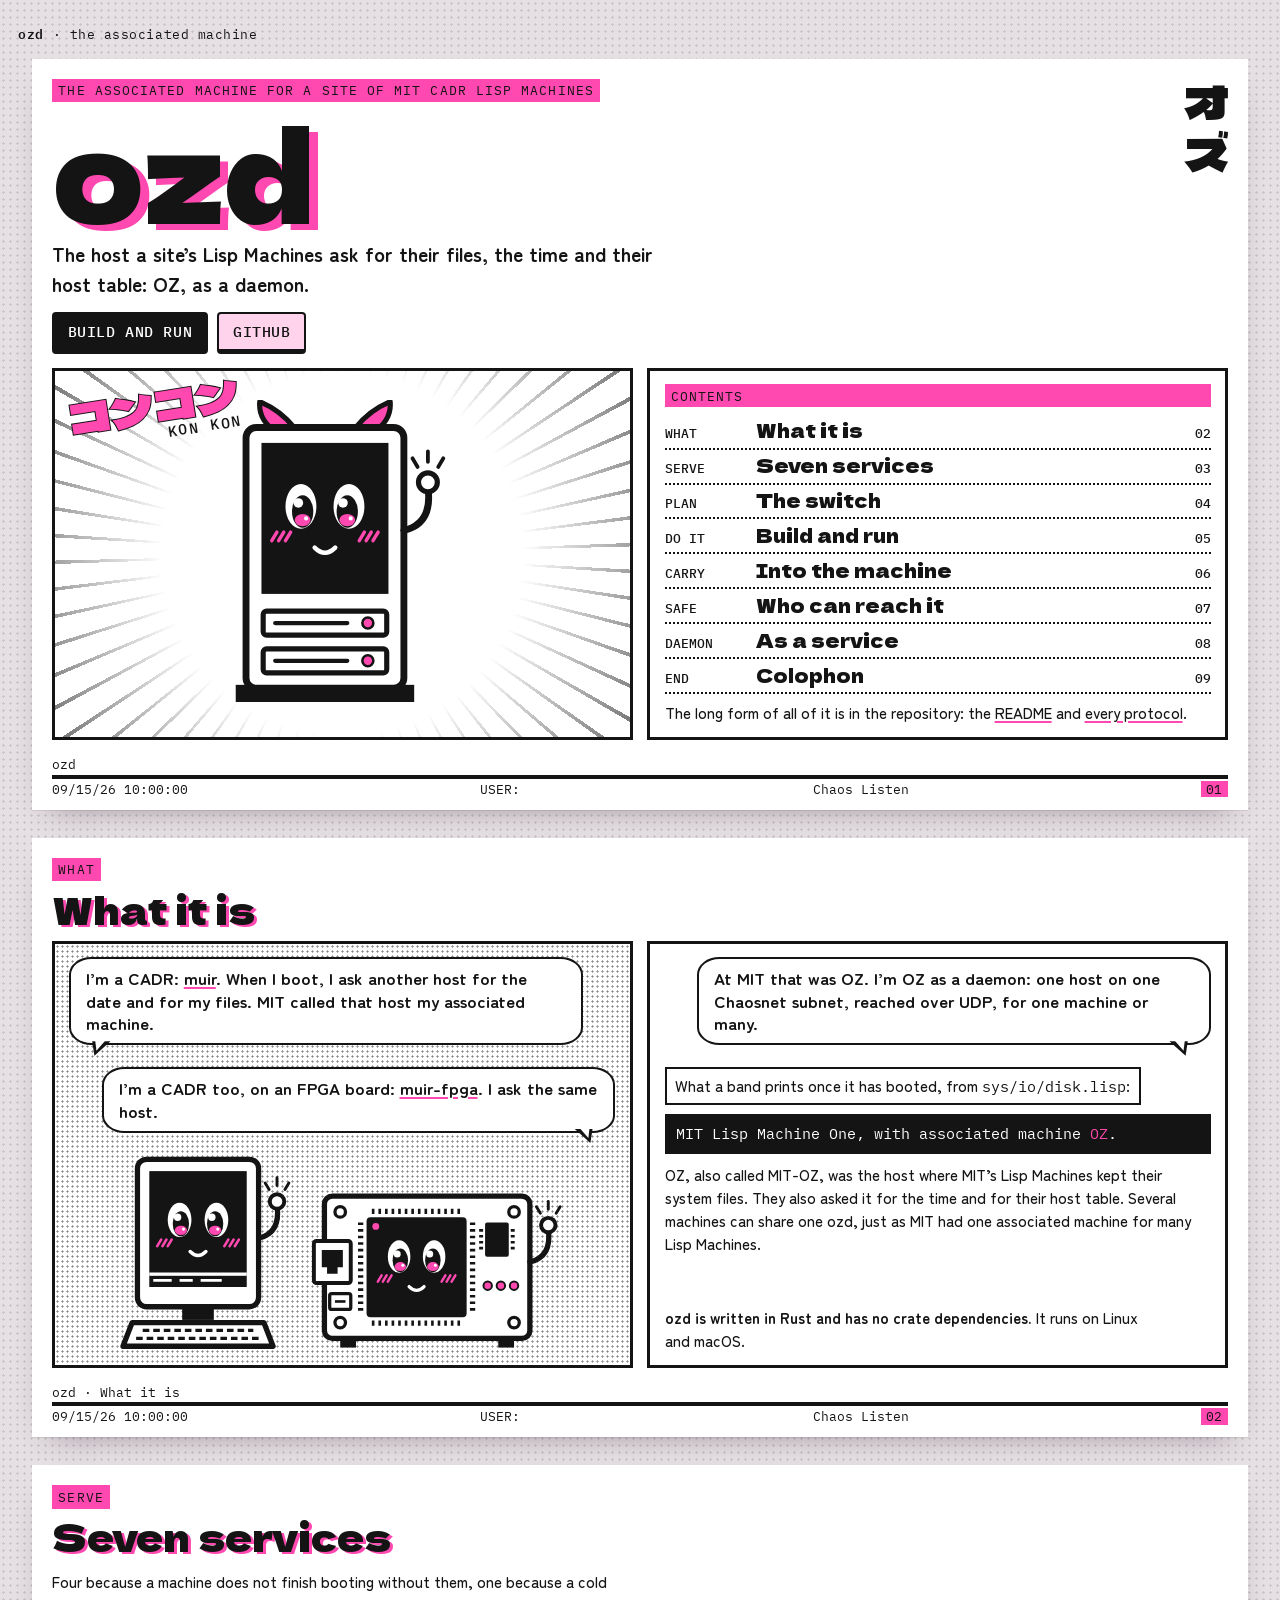
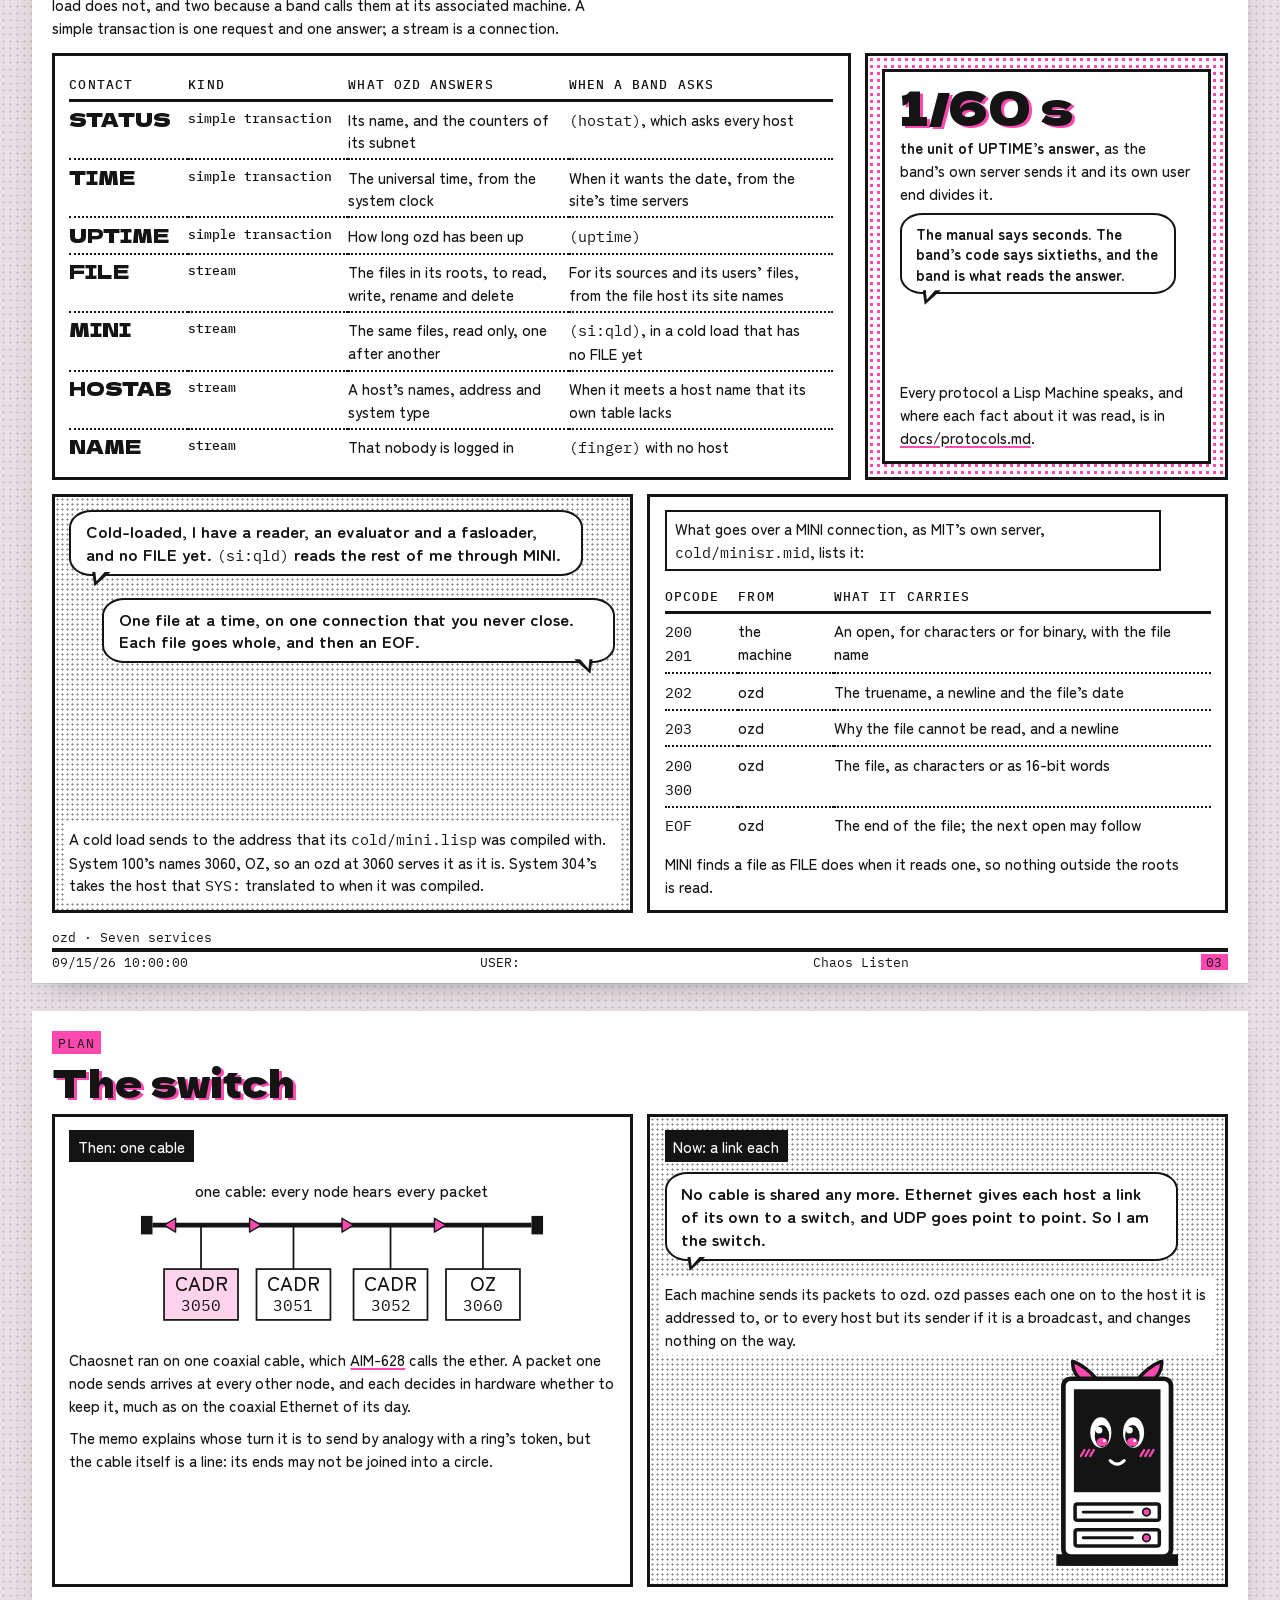
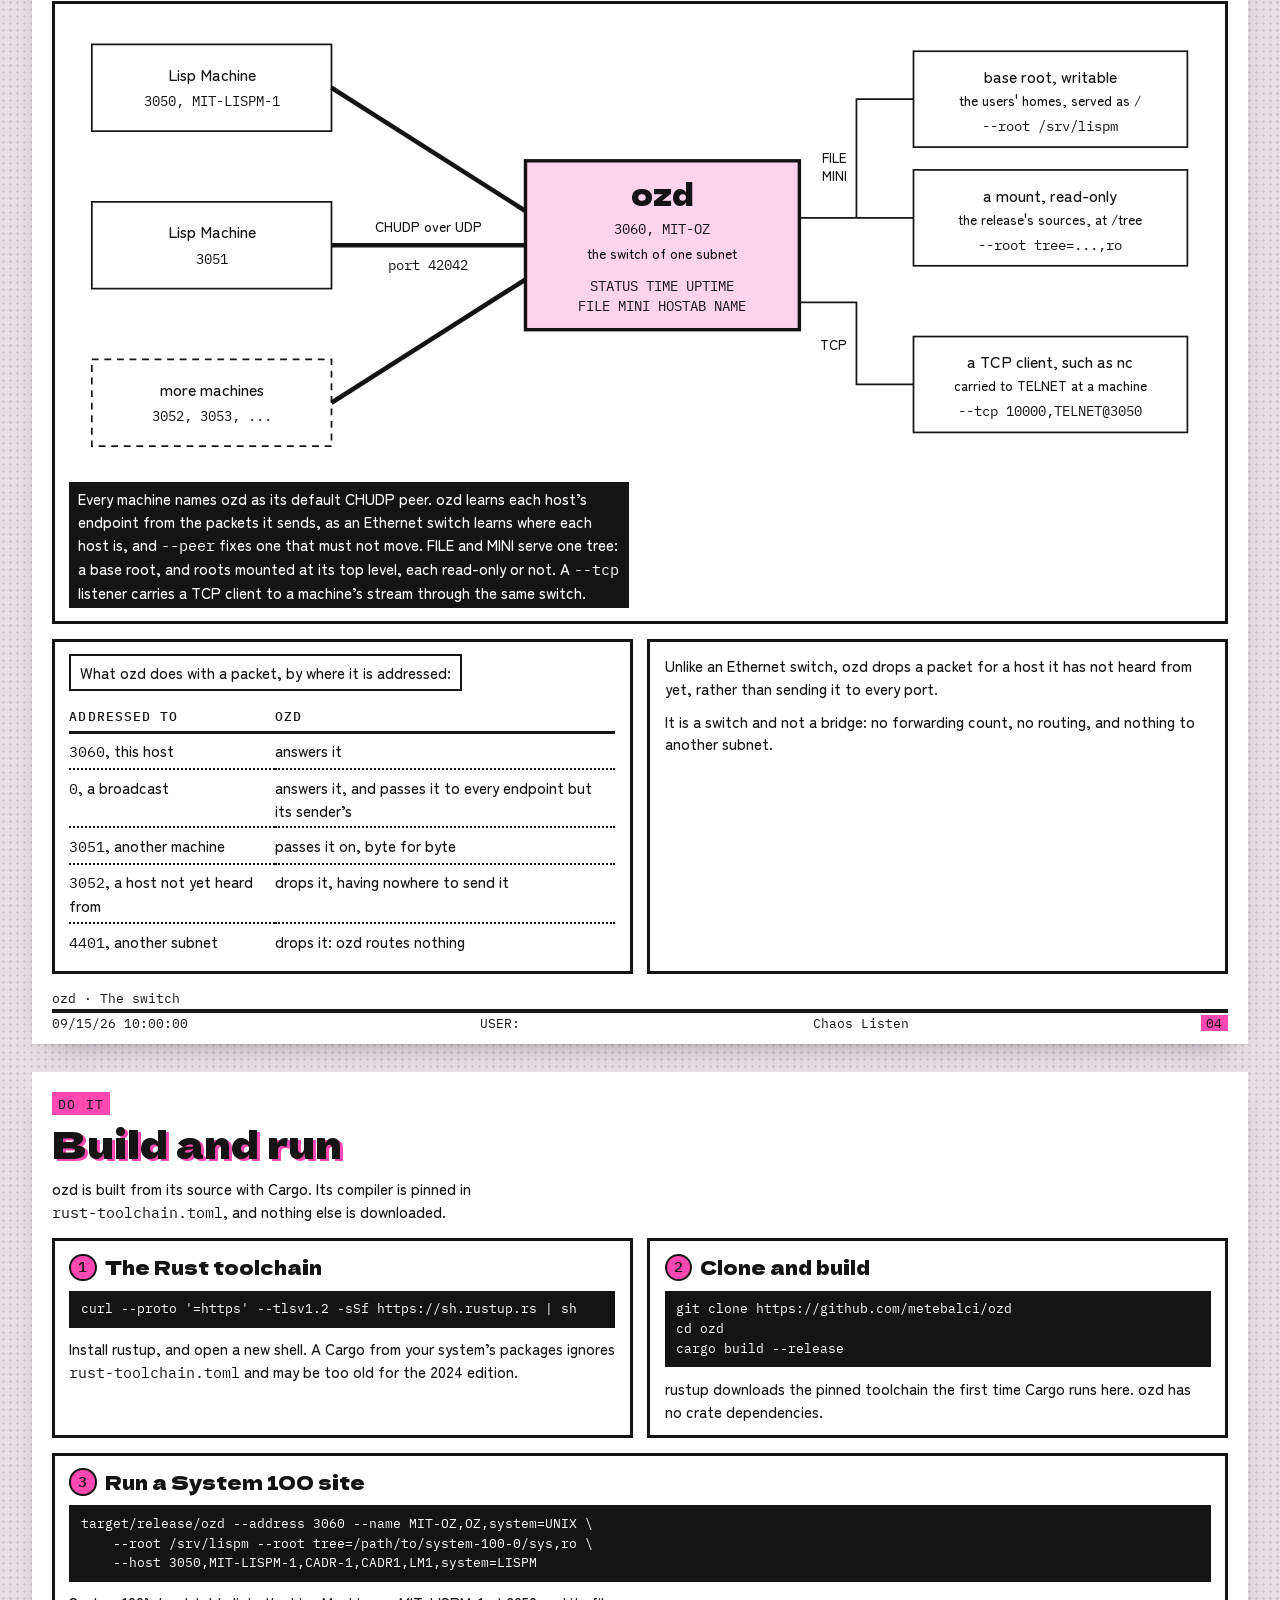
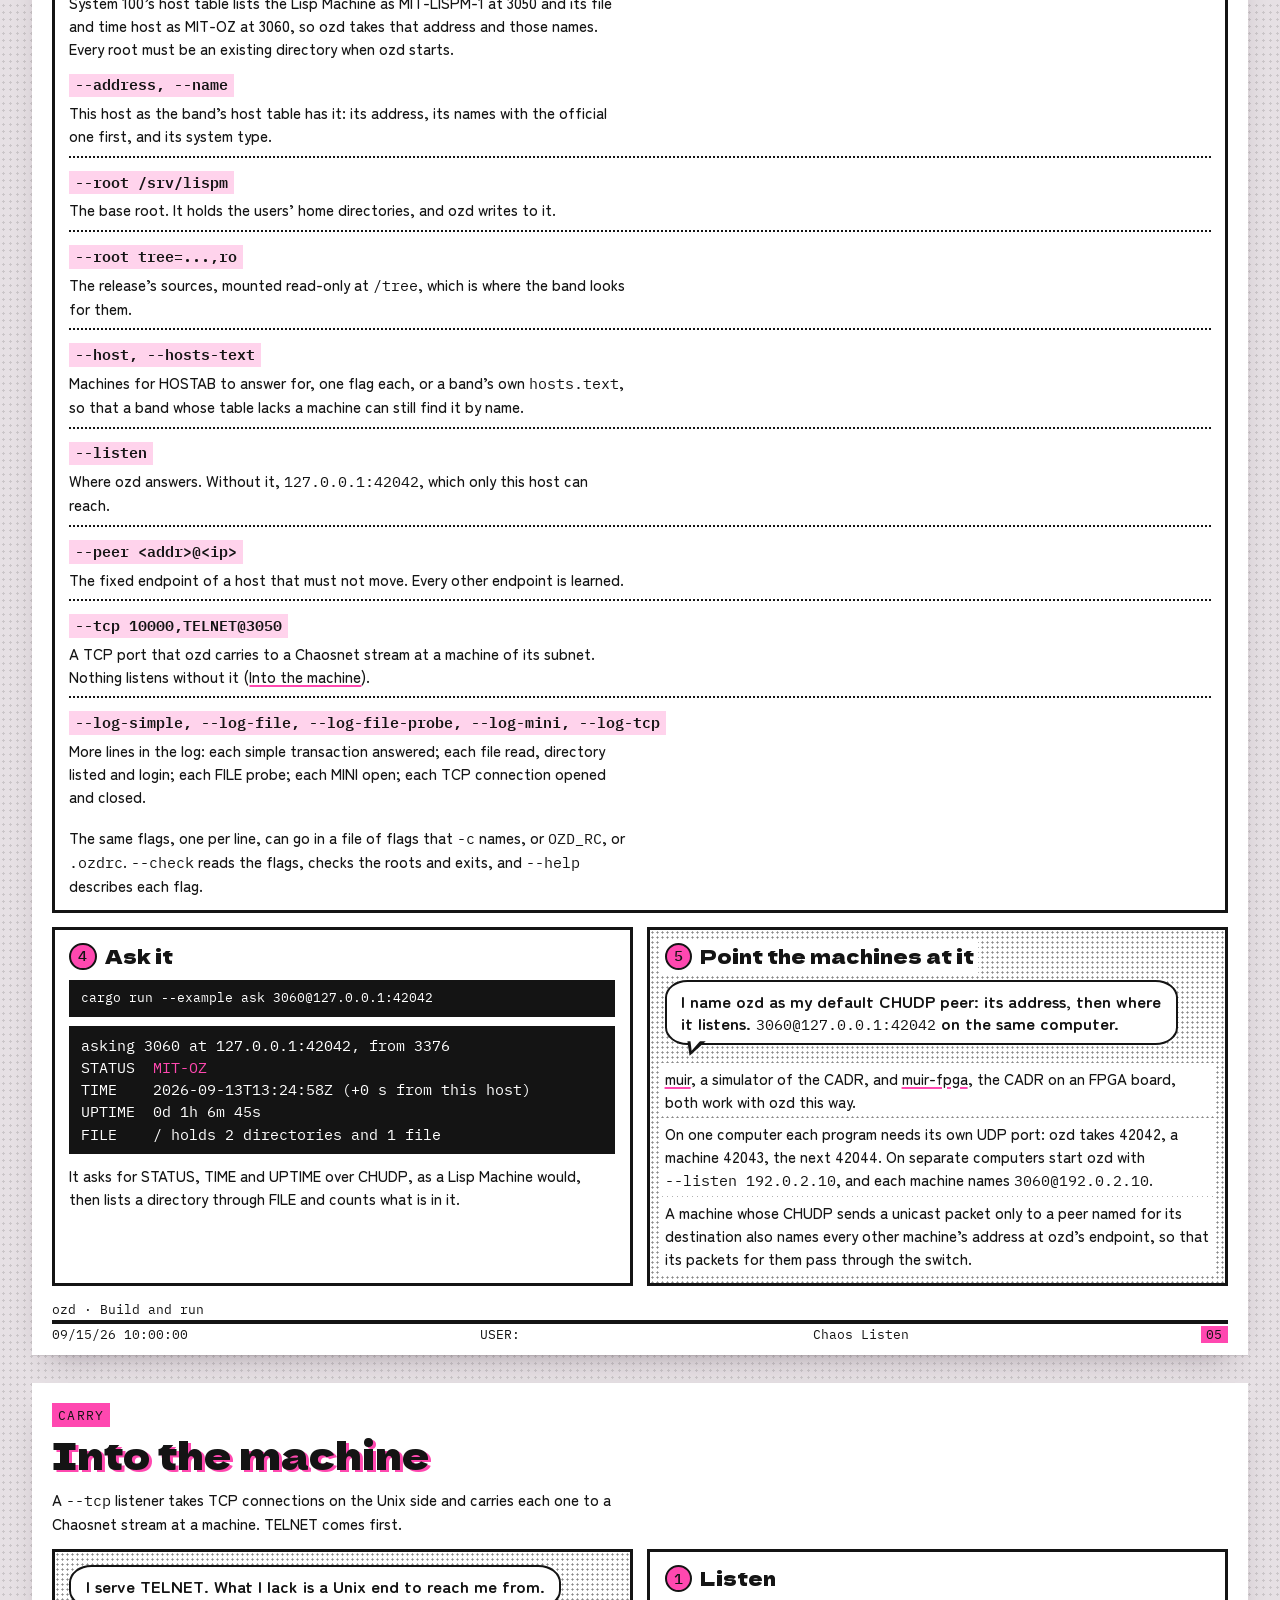
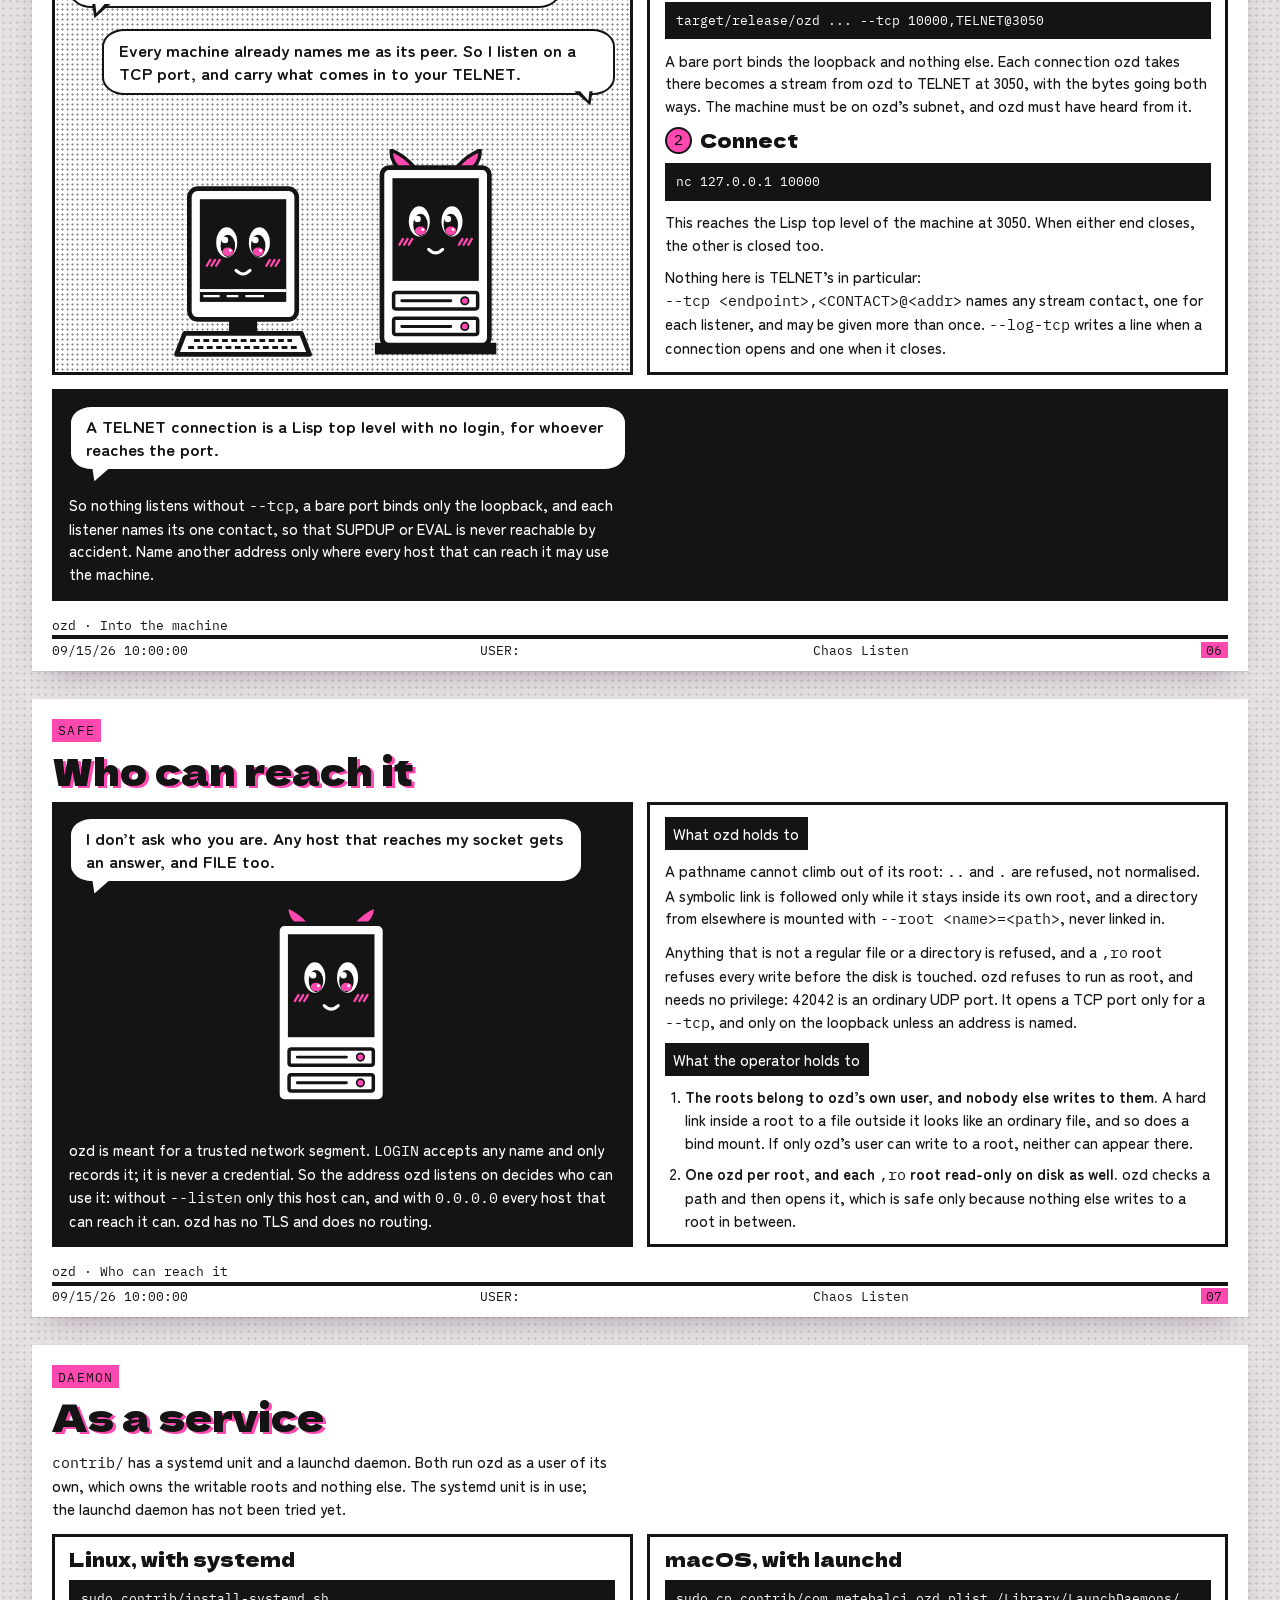
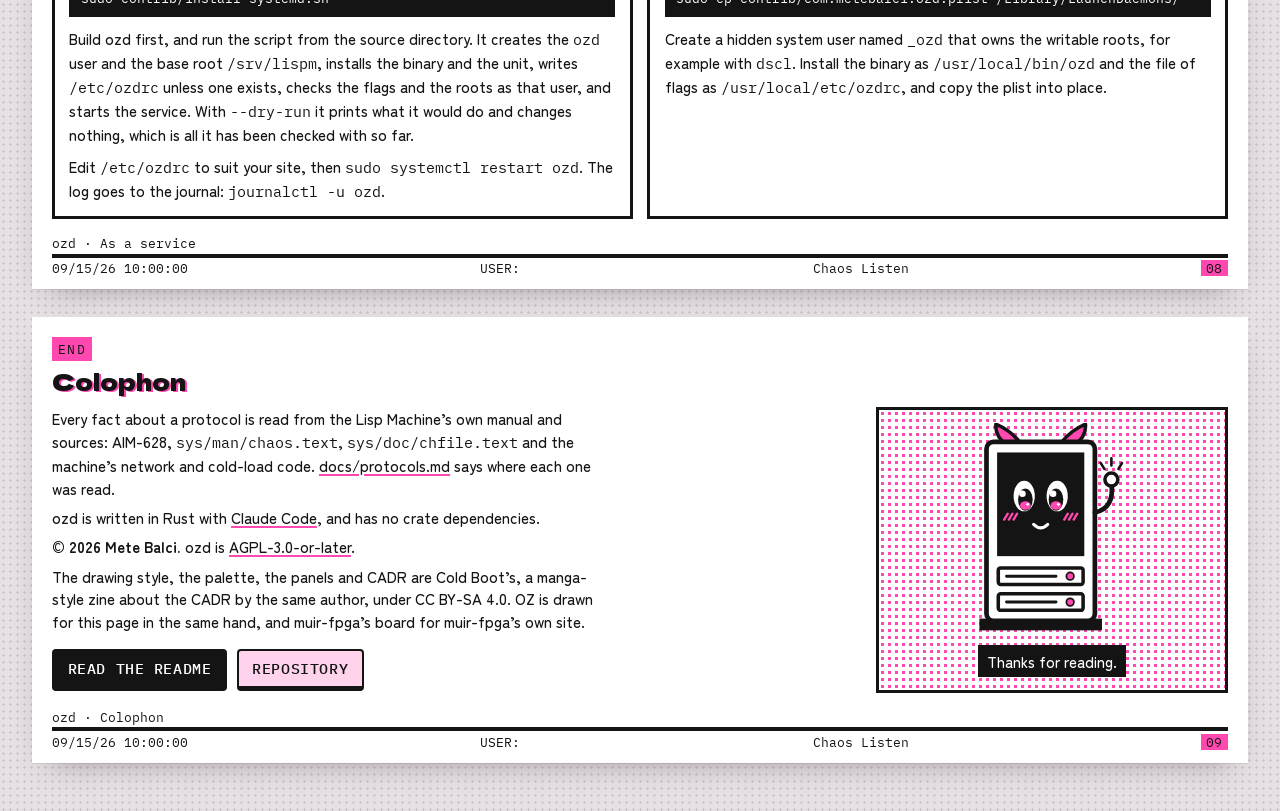
==== commit 2b362328: "The page shows MINI and --tcp Seven services, with a MINI row and a panel on what a cold load reads " ====
--- a/site/index.html
+++ b/site/index.html
@@ -4,7 +4,7 @@
 <meta charset="utf-8">
 <meta name="viewport" content="width=device-width, initial-scale=1">
 <title>ozd &mdash; the associated machine for a site of MIT CADR Lisp Machines</title>
-<meta name="description" content="ozd is the host a site's Lisp Machines ask for their files, the time and their host table. It serves STATUS, TIME, UPTIME, FILE, HOSTAB and NAME over CHUDP and passes packets between the machines of its subnet. Written in Rust, with no dependencies.">
+<meta name="description" content="ozd is the host a site's Lisp Machines ask for their files, the time and their host table. It serves STATUS, TIME, UPTIME, FILE, MINI, HOSTAB and NAME over CHUDP, passes packets between the machines of its subnet, and carries a TCP connection to a machine's TELNET. Written in Rust, with no dependencies.">
 <link rel="stylesheet" href="style.css">
 </head>
 <body>
@@ -124,12 +124,13 @@
         <span class="eyebrow">Contents</span>
         <ol class="toc">
           <li><a href="#what"><span class="tag">WHAT</span><span class="nm">What it is</span><span class="no">02</span></a></li>
-          <li><a href="#services"><span class="tag">SERVE</span><span class="nm">Six services</span><span class="no">03</span></a></li>
+          <li><a href="#services"><span class="tag">SERVE</span><span class="nm">Seven services</span><span class="no">03</span></a></li>
           <li><a href="#switch"><span class="tag">PLAN</span><span class="nm">The switch</span><span class="no">04</span></a></li>
           <li><a href="#run"><span class="tag">DO IT</span><span class="nm">Build and run</span><span class="no">05</span></a></li>
-          <li><a href="#security"><span class="tag">SAFE</span><span class="nm">Who can reach it</span><span class="no">06</span></a></li>
-          <li><a href="#service"><span class="tag">DAEMON</span><span class="nm">As a service</span><span class="no">07</span></a></li>
-          <li><a href="#colophon"><span class="tag">END</span><span class="nm">Colophon</span><span class="no">08</span></a></li>
+          <li><a href="#tcp"><span class="tag">CARRY</span><span class="nm">Into the machine</span><span class="no">06</span></a></li>
+          <li><a href="#security"><span class="tag">SAFE</span><span class="nm">Who can reach it</span><span class="no">07</span></a></li>
+          <li><a href="#service"><span class="tag">DAEMON</span><span class="nm">As a service</span><span class="no">08</span></a></li>
+          <li><a href="#colophon"><span class="tag">END</span><span class="nm">Colophon</span><span class="no">09</span></a></li>
         </ol>
         <p class="small push">The long form of all of it is in the repository: the <a href="https://github.com/metebalci/ozd#readme">README</a> and <a href="https://github.com/metebalci/ozd/blob/main/docs/protocols.md">every protocol</a>.</p>
       </nav>
@@ -173,12 +174,12 @@
     </footer>
   </section>
 
-  <!-- --------------------------------------------------- six services -->
-  <section id="services" aria-label="Six services">
+  <!-- ------------------------------------------------- seven services -->
+  <section id="services" aria-label="Seven services">
     <div class="panel bare">
       <span class="eyebrow">Serve</span>
-      <h2 class="title t-l">Six services</h2>
-      <p class="small" style="margin-top:0.4rem;">Four because a machine does not finish booting without them, and two because a band calls them at its associated machine. A simple transaction is one request and one answer; a stream is a connection.</p>
+      <h2 class="title t-l">Seven services</h2>
+      <p class="small" style="margin-top:0.4rem;">Four because a machine does not finish booting without them, one because a cold load does not, and two because a band calls them at its associated machine. A simple transaction is one request and one answer; a stream is a connection.</p>
     </div>
 
     <div class="panels two serve-split">
@@ -193,6 +194,7 @@
               <tr><td class="contact">TIME</td><td class="kind">simple transaction</td><td>The universal time, from the system clock</td><td>When it wants the date, from the site&rsquo;s time servers</td></tr>
               <tr><td class="contact">UPTIME</td><td class="kind">simple transaction</td><td>How long ozd has been up</td><td><code>(uptime)</code></td></tr>
               <tr><td class="contact">FILE</td><td class="kind">stream</td><td>The files in its roots, to read, write, rename and delete</td><td>For its sources and its users&rsquo; files, from the file host its site names</td></tr>
+              <tr><td class="contact">MINI</td><td class="kind">stream</td><td>The same files, read only, one after another</td><td><code>(si:qld)</code>, in a cold load that has no FILE yet</td></tr>
               <tr><td class="contact">HOSTAB</td><td class="kind">stream</td><td>A host&rsquo;s names, address and system type</td><td>When it meets a host name that its own table lacks</td></tr>
               <tr><td class="contact">NAME</td><td class="kind">stream</td><td>That nobody is logged in</td><td><code>(finger)</code> with no host</td></tr>
             </tbody>
@@ -210,8 +212,35 @@
       </div>
     </div>
 
-    <footer class="wholine">
-      <div class="label">ozd &middot; Six services</div>
+    <div class="panels two">
+      <div class="panel tone">
+        <p class="say">Cold-loaded, I have a reader, an evaluator and a fasloader, and no FILE yet. <code>(si:qld)</code> reads the rest of me through MINI.</p>
+        <p class="say r">One file at a time, on one connection that you never close. Each file goes whole, and then an EOF.</p>
+        <p class="small push">A cold load sends to the address that its <code>cold/mini.lisp</code> was compiled with. System 100&rsquo;s names 3060, OZ, so an ozd at 3060 serves it as it is. System 304&rsquo;s takes the host that <code>SYS:</code> translated to when it was compiled.</p>
+      </div>
+
+      <div class="panel">
+        <p class="cap light">What goes over a MINI connection, as MIT&rsquo;s own server, <code>cold/minisr.mid</code>, lists it:</p>
+        <div class="tablewrap">
+          <table style="min-width:18rem;">
+            <thead>
+              <tr><th scope="col">Opcode</th><th scope="col">From</th><th scope="col">What it carries</th></tr>
+            </thead>
+            <tbody>
+              <tr><td><code>200</code> <code>201</code></td><td>the machine</td><td>An open, for characters or for binary, with the file name</td></tr>
+              <tr><td><code>202</code></td><td>ozd</td><td>The truename, a newline and the file&rsquo;s date</td></tr>
+              <tr><td><code>203</code></td><td>ozd</td><td>Why the file cannot be read, and a newline</td></tr>
+              <tr><td><code>200</code> <code>300</code></td><td>ozd</td><td>The file, as characters or as 16-bit words</td></tr>
+              <tr><td><code>EOF</code></td><td>ozd</td><td>The end of the file; the next open may follow</td></tr>
+            </tbody>
+          </table>
+        </div>
+        <p class="small push">MINI finds a file as FILE does when it reads one, so nothing outside the roots is read.</p>
+      </div>
+    </div>
+
+    <footer class="wholine">
+      <div class="label">ozd &middot; Seven services</div>
       <div class="bar"><span>09/15/26 10:00:00</span><span>USER:</span><span>Chaos Listen</span><span>03</span></div>
     </footer>
   </section>
@@ -262,7 +291,7 @@
 
     <figure class="panel">
       <div class="scroll">
-        <svg viewBox="0 0 1000 396" role="img" aria-label="Three Lisp Machines, at 3050, 3051 and more, each connect over CHUDP on UDP port 42042 to ozd at 3060, the switch of one subnet, which serves STATUS, TIME, UPTIME, FILE, HOSTAB and NAME. FILE serves two roots: a writable base root, the users' homes, served as /, and a read-only mount of the release's sources at /tree.">
+        <svg viewBox="0 0 1000 396" role="img" aria-label="Three Lisp Machines, at 3050, 3051 and more, each connect over CHUDP on UDP port 42042 to ozd at 3060, the switch of one subnet, which serves STATUS, TIME, UPTIME, FILE, MINI, HOSTAB and NAME. FILE and MINI serve two roots: a writable base root, the users' homes, served as /, and a read-only mount of the release's sources at /tree. A TCP client, such as nc, reaches a --tcp listener and is carried to TELNET at a machine.">
           <rect class="d-box" x="20" y="24" width="210" height="76"/>
           <text class="d-t" x="125" y="56" text-anchor="middle">Lisp Machine</text>
           <text class="d-n" x="125" y="78" text-anchor="middle">3050, MIT-LISPM-1</text>
@@ -282,10 +311,11 @@
           <text class="d-n" x="520" y="190" text-anchor="middle">3060, MIT-OZ</text>
           <text class="d-s" x="520" y="212" text-anchor="middle">the switch of one subnet</text>
           <text class="d-n" x="520" y="240" text-anchor="middle">STATUS TIME UPTIME</text>
-          <text class="d-n" x="520" y="258" text-anchor="middle">FILE HOSTAB NAME</text>
+          <text class="d-n" x="520" y="258" text-anchor="middle">FILE MINI HOSTAB NAME</text>
 
           <path class="d-line" d="M640,176 L690,176 L690,72 L740,72 M690,176 L740,176"/>
           <text class="d-s" x="682" y="128" text-anchor="end">FILE</text>
+          <text class="d-s" x="682" y="144" text-anchor="end">MINI</text>
           <rect class="d-box" x="740" y="30" width="240" height="84"/>
           <text class="d-t" x="860" y="58" text-anchor="middle">base root, writable</text>
           <text class="d-s" x="860" y="78" text-anchor="middle">the users' homes, served as /</text>
@@ -295,9 +325,16 @@
           <text class="d-s" x="860" y="182" text-anchor="middle">the release's sources, at /tree</text>
           <text class="d-n" x="860" y="204" text-anchor="middle">--root tree=...,ro</text>
 
-        </svg>
-      </div>
-      <figcaption class="cap long">Every machine names ozd as its default CHUDP peer. ozd learns each host&rsquo;s endpoint from the packets it sends, as an Ethernet switch learns where each host is, and <code>--peer</code> fixes one that must not move. FILE serves one tree: a base root, and roots mounted at its top level, each read-only or not.</figcaption>
+          <path class="d-line" d="M640,250 L690,250 L690,322 L740,322"/>
+          <text class="d-s" x="682" y="292" text-anchor="end">TCP</text>
+          <rect class="d-box" x="740" y="280" width="240" height="84"/>
+          <text class="d-t" x="860" y="308" text-anchor="middle">a TCP client, such as nc</text>
+          <text class="d-s" x="860" y="328" text-anchor="middle">carried to TELNET at a machine</text>
+          <text class="d-n" x="860" y="350" text-anchor="middle">--tcp 10000,TELNET@3050</text>
+
+        </svg>
+      </div>
+      <figcaption class="cap long">Every machine names ozd as its default CHUDP peer. ozd learns each host&rsquo;s endpoint from the packets it sends, as an Ethernet switch learns where each host is, and <code>--peer</code> fixes one that must not move. FILE and MINI serve one tree: a base root, and roots mounted at its top level, each read-only or not. A <code>--tcp</code> listener carries a TCP client to a machine&rsquo;s stream through the same switch.</figcaption>
     </figure>
 
     <div class="panels two">
@@ -367,7 +404,8 @@
           <div><dt>--host, --hosts-text</dt><dd>Machines for HOSTAB to answer for, one flag each, or a band&rsquo;s own <code>hosts.text</code>, so that a band whose table lacks a machine can still find it by name.</dd></div>
           <div><dt>--listen</dt><dd>Where ozd answers. Without it, <code>127.0.0.1:42042</code>, which only this host can reach.</dd></div>
           <div><dt>--peer &lt;addr&gt;@&lt;ip&gt;</dt><dd>The fixed endpoint of a host that must not move. Every other endpoint is learned.</dd></div>
-          <div><dt>--log-simple, --log-file, --log-file-probe</dt><dd>More lines in the log: each simple transaction answered; each file read, directory listed and login; each FILE probe.</dd></div>
+          <div><dt>--tcp 10000,TELNET@3050</dt><dd>A TCP port that ozd carries to a Chaosnet stream at a machine of its subnet. Nothing listens without it (<a href="#tcp">Into the machine</a>).</dd></div>
+          <div><dt>--log-simple, --log-file, --log-file-probe, --log-mini, --log-tcp</dt><dd>More lines in the log: each simple transaction answered; each file read, directory listed and login; each FILE probe; each MINI open; each TCP connection opened and closed.</dd></div>
         </dl>
         <p class="small">The same flags, one per line, can go in a file of flags that <code>-c</code> names, or <code>OZD_RC</code>, or <code>.ozdrc</code>. <code>--check</code> reads the flags, checks the roots and exits, and <code>--help</code> describes each flag.</p>
       </div>
@@ -398,6 +436,46 @@
     </footer>
   </section>
 
+  <!-- ------------------------------------------------- into the machine -->
+  <section id="tcp" aria-label="Into the machine">
+    <div class="panel bare">
+      <span class="eyebrow">Carry</span>
+      <h2 class="title t-l">Into the machine</h2>
+      <p class="small" style="margin-top:0.4rem;">A <code>--tcp</code> listener takes TCP connections on the Unix side and carries each one to a Chaosnet stream at a machine. TELNET comes first.</p>
+    </div>
+
+    <div class="panels two">
+      <div class="panel tone">
+        <p class="say">I serve TELNET. What I lack is a Unix end to reach me from.</p>
+        <p class="say r">Every machine already names me as its peer. So I listen on a TCP port, and carry what comes in to your TELNET.</p>
+        <svg class="chara" viewBox="0 0 290 180" style="width:62%; align-self:center; margin-top:auto;" role="img" aria-label="CADR and OZ, side by side">
+          <use href="#cadr-body" y="30"/><use href="#face-happy" y="30"/>
+          <use href="#oz" x="165"/>
+        </svg>
+      </div>
+
+      <div class="panel">
+        <div class="step-head"><span class="step-num">1</span><h3>Listen</h3></div>
+<pre class="term cmd">target/release/ozd ... --tcp 10000,TELNET@3050</pre>
+        <p class="small">A bare port binds the loopback and nothing else. Each connection ozd takes there becomes a stream from ozd to TELNET at 3050, with the bytes going both ways. The machine must be on ozd&rsquo;s subnet, and ozd must have heard from it.</p>
+        <div class="step-head"><span class="step-num">2</span><h3>Connect</h3></div>
+<pre class="term cmd">nc 127.0.0.1 10000</pre>
+        <p class="small">This reaches the Lisp top level of the machine at 3050. When either end closes, the other is closed too.</p>
+        <p class="small push">Nothing here is TELNET&rsquo;s in particular: <code>--tcp &lt;endpoint&gt;,&lt;CONTACT&gt;@&lt;addr&gt;</code> names any stream contact, one for each listener, and may be given more than once. <code>--log-tcp</code> writes a line when a connection opens and one when it closes.</p>
+      </div>
+
+      <div class="panel ink wide">
+        <p class="say">A TELNET connection is a Lisp top level with no login, for whoever reaches the port.</p>
+        <p class="small">So nothing listens without <code>--tcp</code>, a bare port binds only the loopback, and each listener names its one contact, so that SUPDUP or EVAL is never reachable by accident. Name another address only where every host that can reach it may use the machine.</p>
+      </div>
+    </div>
+
+    <footer class="wholine">
+      <div class="label">ozd &middot; Into the machine</div>
+      <div class="bar"><span>09/15/26 10:00:00</span><span>USER:</span><span>Chaos Listen</span><span>06</span></div>
+    </footer>
+  </section>
+
   <!-- --------------------------------------------------------- security -->
   <section id="security" aria-label="Who can reach it">
     <div class="panel bare">
@@ -417,7 +495,7 @@
       <div class="panel">
         <p class="cap">What ozd holds to</p>
         <p class="small">A pathname cannot climb out of its root: <code>..</code> and <code>.</code> are refused, not normalised. A symbolic link is followed only while it stays inside its own root, and a directory from elsewhere is mounted with <code>--root &lt;name&gt;=&lt;path&gt;</code>, never linked in.</p>
-        <p class="small">Anything that is not a regular file or a directory is refused, and a <code>,ro</code> root refuses every write before the disk is touched. ozd refuses to run as root, and needs no privilege: 42042 is an ordinary UDP port.</p>
+        <p class="small">Anything that is not a regular file or a directory is refused, and a <code>,ro</code> root refuses every write before the disk is touched. ozd refuses to run as root, and needs no privilege: 42042 is an ordinary UDP port. It opens a TCP port only for a <code>--tcp</code>, and only on the loopback unless an address is named.</p>
         <p class="cap">What the operator holds to</p>
         <ol class="rules">
           <li><b>The roots belong to ozd&rsquo;s own user, and nobody else writes to them.</b> A hard link inside a root to a file outside it looks like an ordinary file, and so does a bind mount. If only ozd&rsquo;s user can write to a root, neither can appear there.</li>
@@ -428,7 +506,7 @@
 
     <footer class="wholine">
       <div class="label">ozd &middot; Who can reach it</div>
-      <div class="bar"><span>09/15/26 10:00:00</span><span>USER:</span><span>Chaos Listen</span><span>06</span></div>
+      <div class="bar"><span>09/15/26 10:00:00</span><span>USER:</span><span>Chaos Listen</span><span>07</span></div>
     </footer>
   </section>
 
@@ -457,7 +535,7 @@
 
     <footer class="wholine">
       <div class="label">ozd &middot; As a service</div>
-      <div class="bar"><span>09/15/26 10:00:00</span><span>USER:</span><span>Chaos Listen</span><span>07</span></div>
+      <div class="bar"><span>09/15/26 10:00:00</span><span>USER:</span><span>Chaos Listen</span><span>08</span></div>
     </footer>
   </section>
 
@@ -470,7 +548,7 @@
 
     <div class="panels two end-split">
       <div class="colophon">
-        <p>Every fact about a protocol is read from the Lisp Machine&rsquo;s own manual and sources: AIM-628, <code>sys/man/chaos.text</code>, <code>sys/doc/chfile.text</code> and the machine&rsquo;s network code. <a href="https://github.com/metebalci/ozd/blob/main/docs/protocols.md">docs/protocols.md</a> says where each one was read.</p>
+        <p>Every fact about a protocol is read from the Lisp Machine&rsquo;s own manual and sources: AIM-628, <code>sys/man/chaos.text</code>, <code>sys/doc/chfile.text</code> and the machine&rsquo;s network and cold-load code. <a href="https://github.com/metebalci/ozd/blob/main/docs/protocols.md">docs/protocols.md</a> says where each one was read.</p>
         <p>ozd is written in Rust with <a href="https://claude.com/claude-code">Claude Code</a>, and has no crate dependencies.</p>
         <p><b>&copy; 2026 Mete Balci.</b> ozd is <a href="https://www.gnu.org/licenses/agpl-3.0.html">AGPL-3.0-or-later</a>.</p>
         <p>The drawing style, the palette, the panels and CADR are Cold Boot&rsquo;s, a manga-style zine about the CADR by the same author, under CC BY-SA 4.0. OZ is drawn for this page in the same hand, and muir-fpga&rsquo;s board for muir-fpga&rsquo;s own site.</p>
@@ -490,7 +568,7 @@
 
     <footer class="wholine">
       <div class="label">ozd &middot; Colophon</div>
-      <div class="bar"><span>09/15/26 10:00:00</span><span>USER:</span><span>Chaos Listen</span><span>08</span></div>
+      <div class="bar"><span>09/15/26 10:00:00</span><span>USER:</span><span>Chaos Listen</span><span>09</span></div>
     </footer>
   </section>
 
